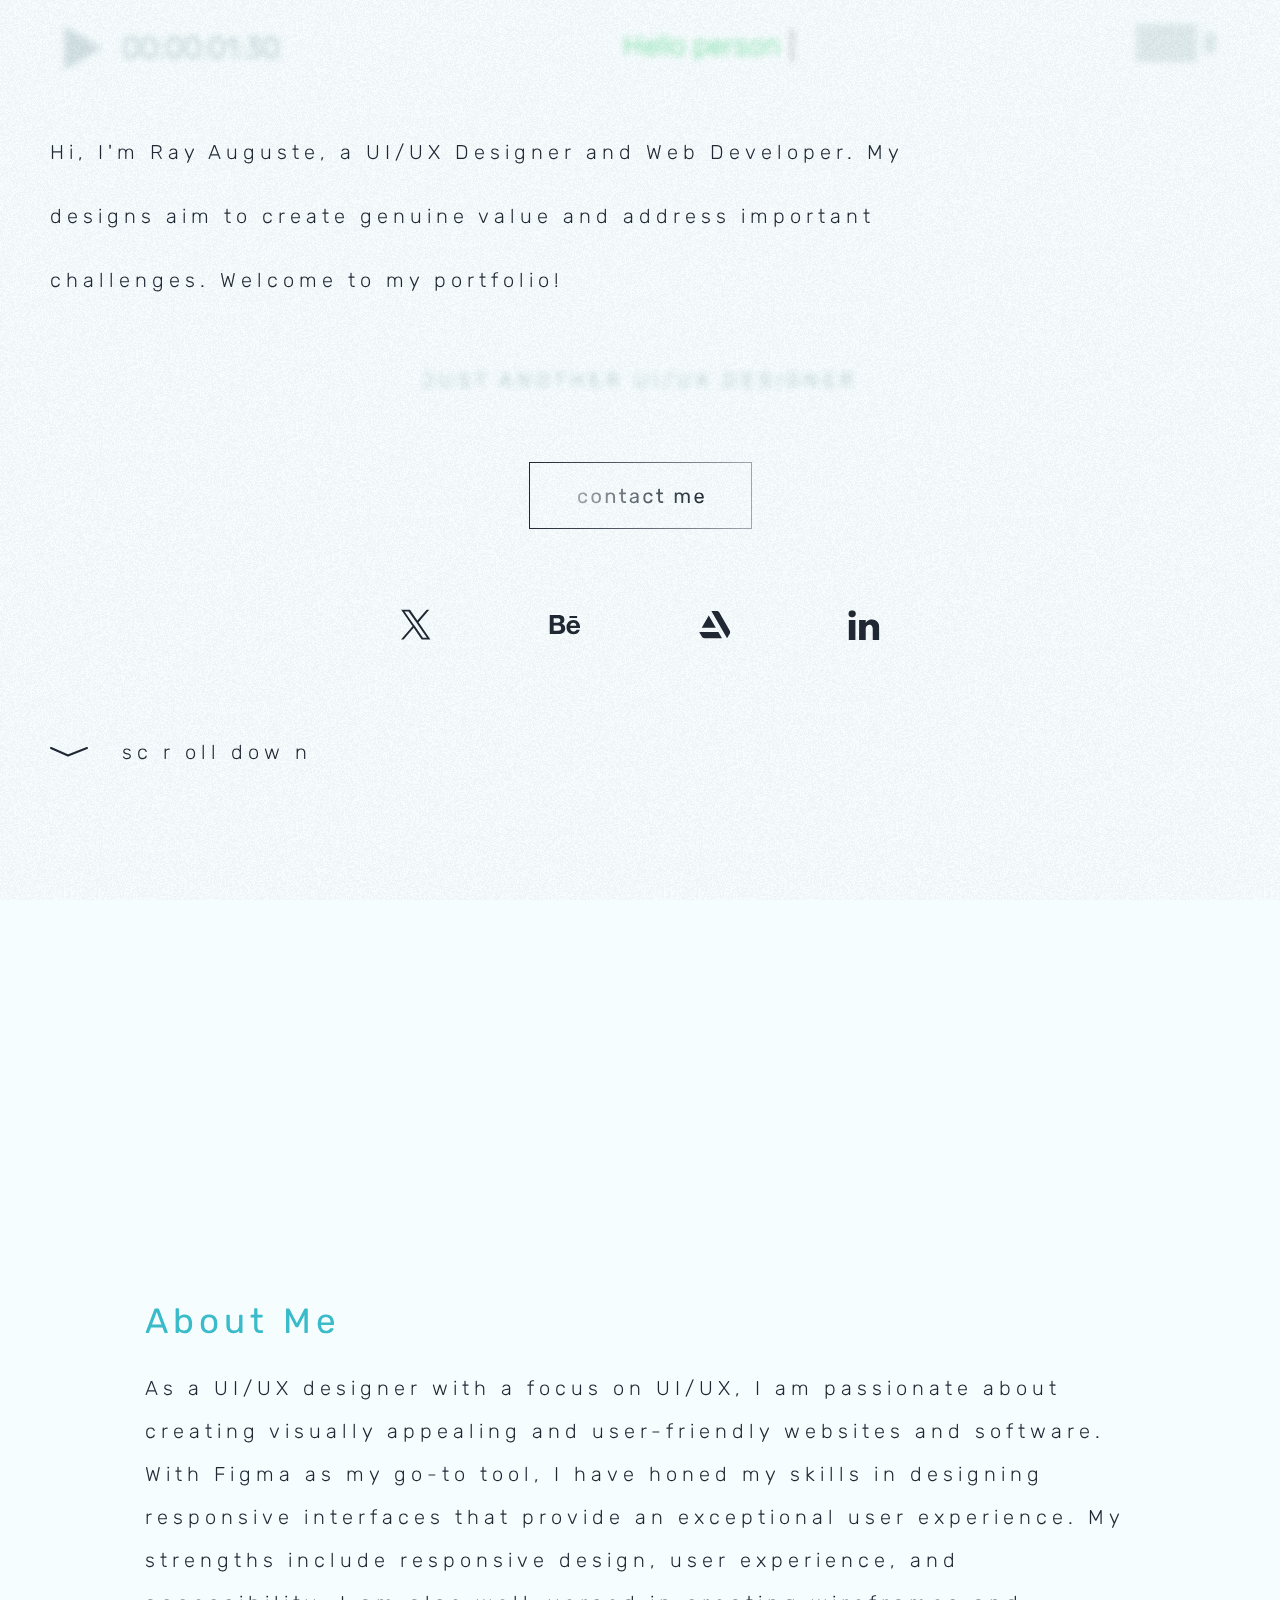
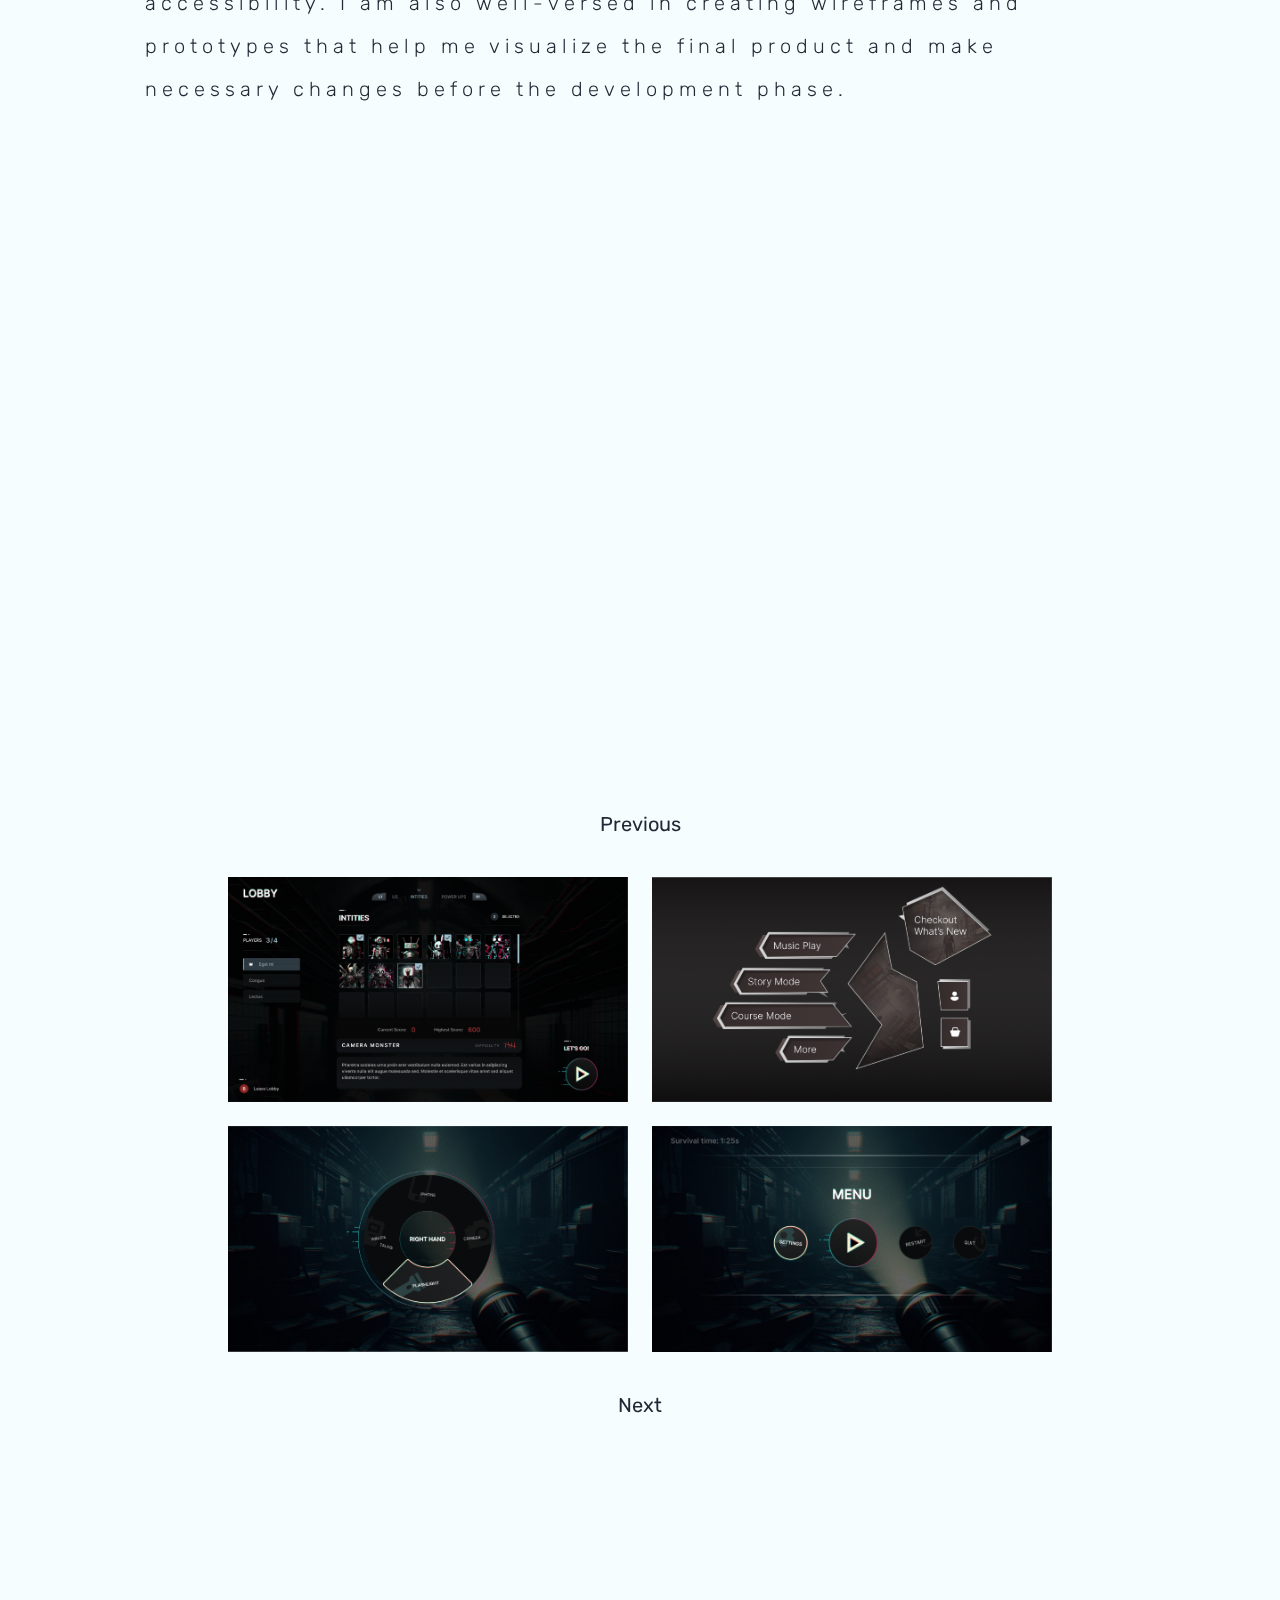
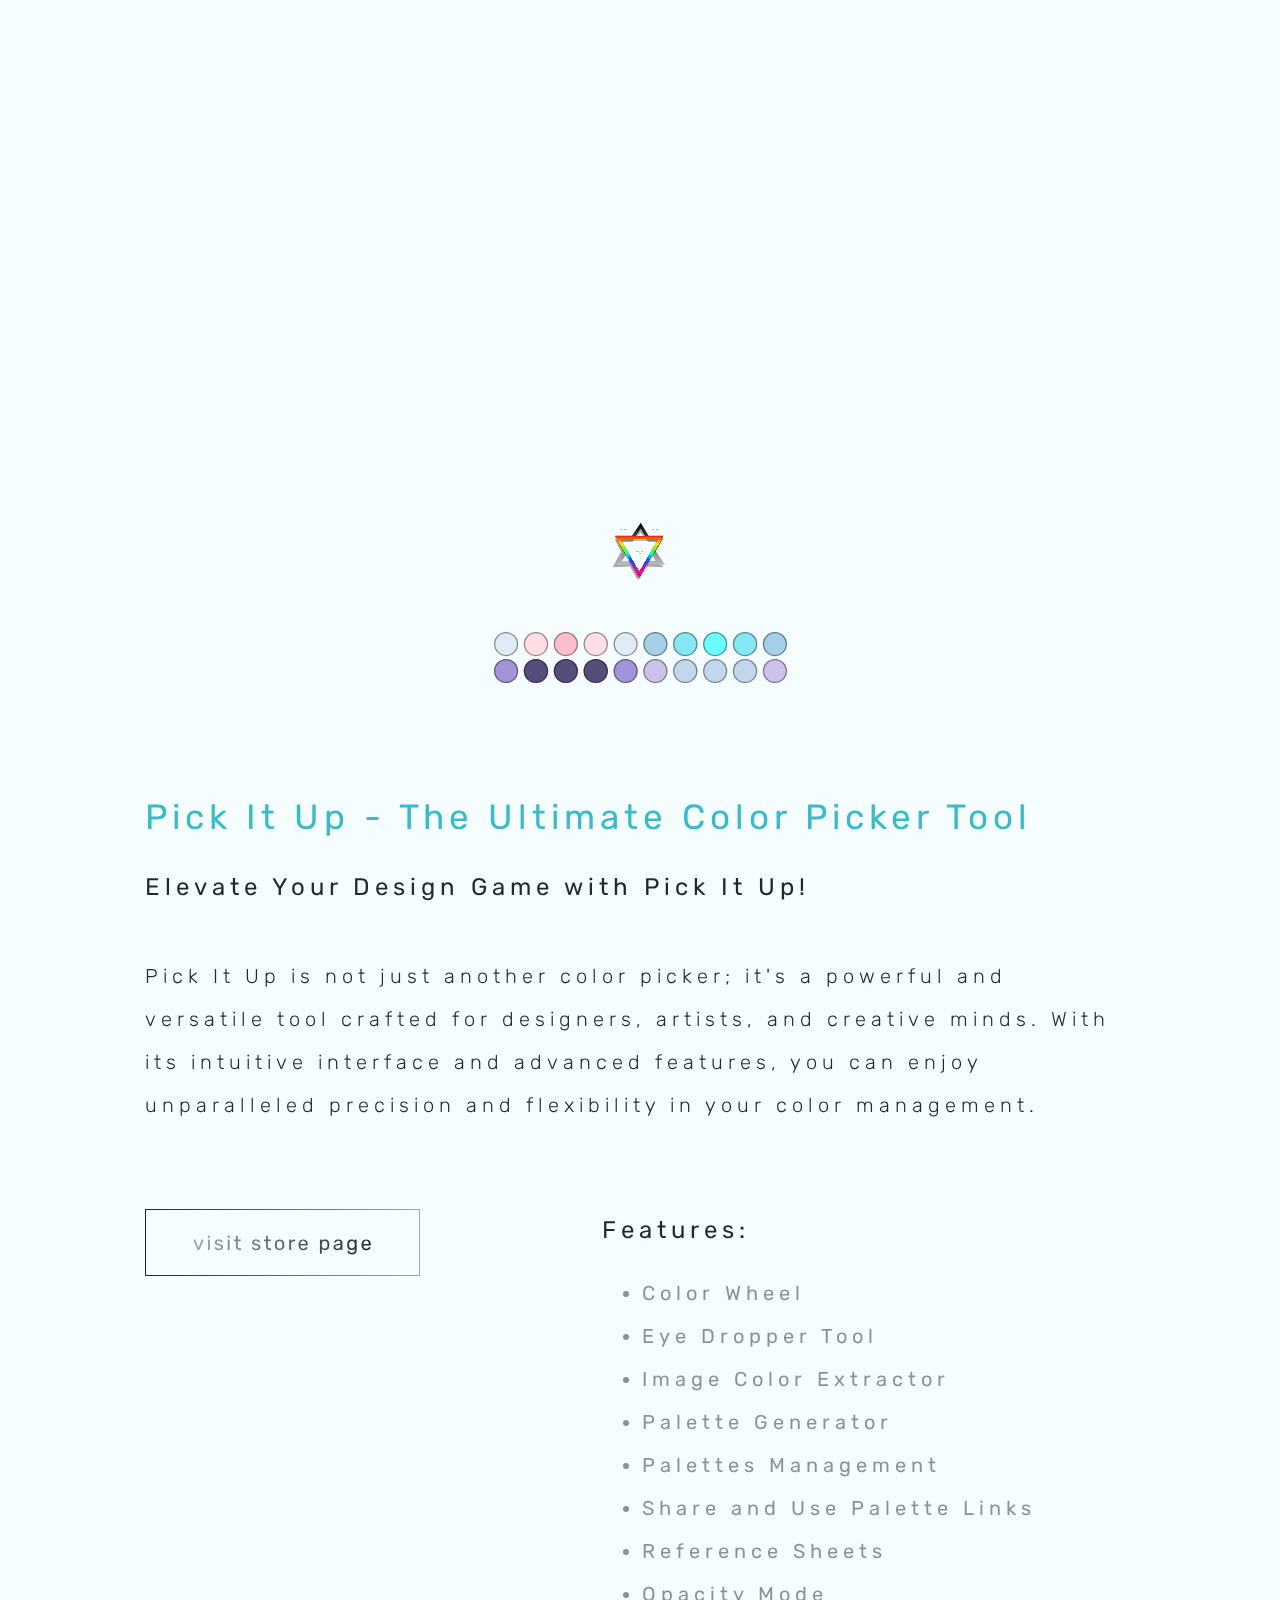
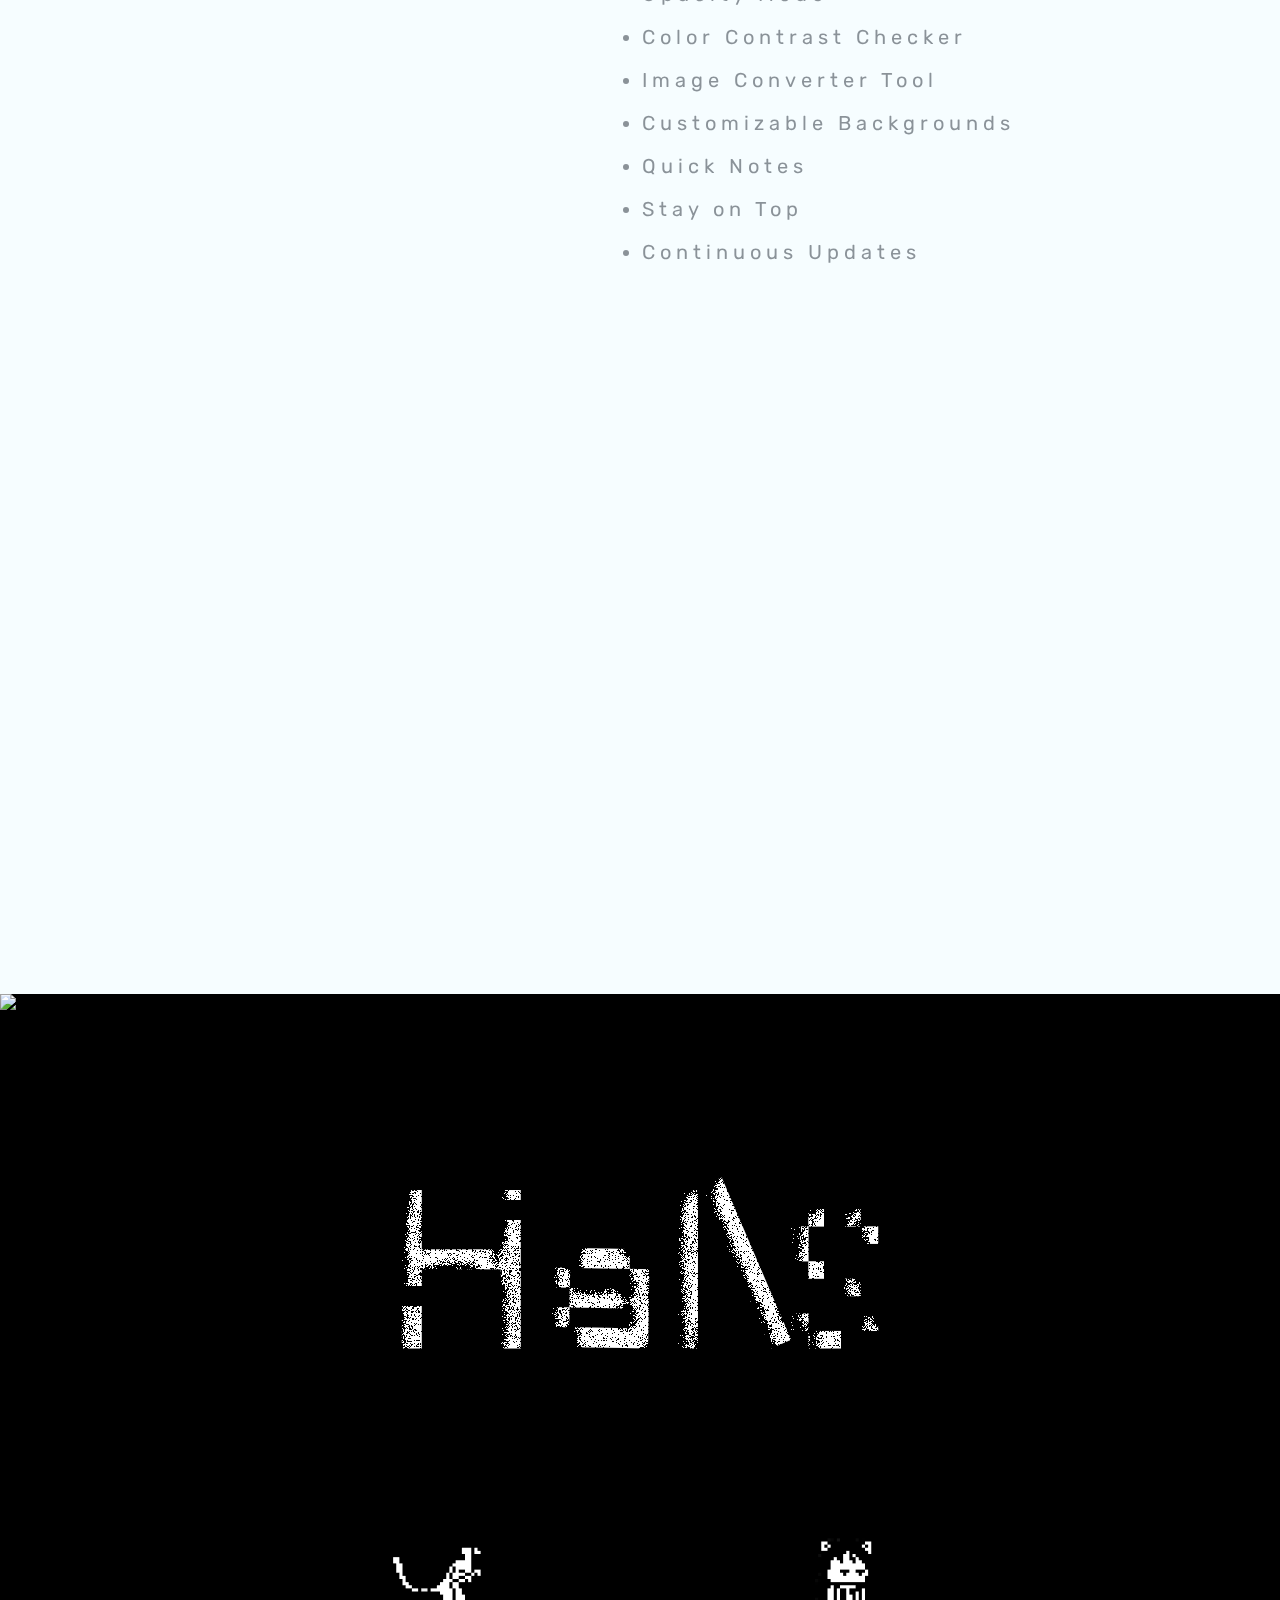
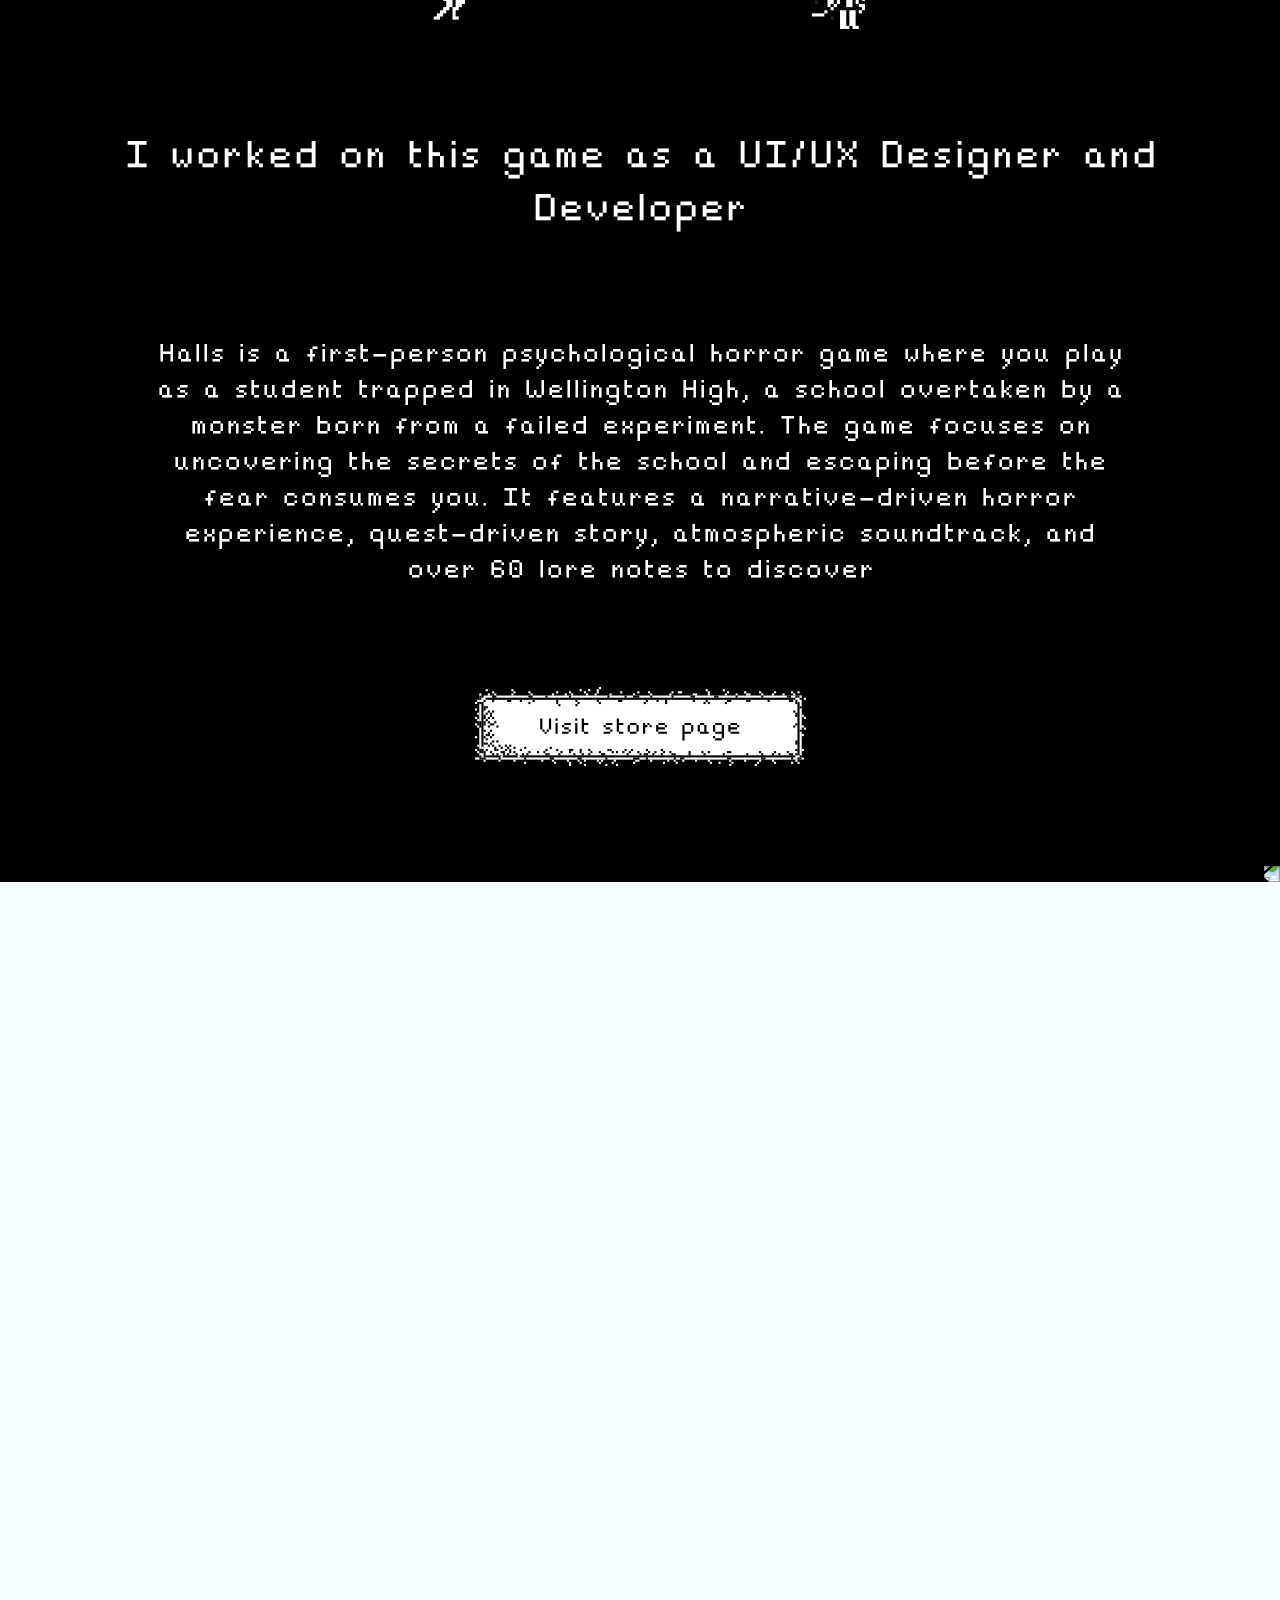
==== index.html @ 5b8b7817 "Add files via upload" ====
<!DOCTYPE html>
<html lang="en">
  <head>
    <meta charset="UTF-8" />
    <meta name="viewport" content="width=device-width, initial-scale=1.0" />
    <meta name="description" content="Ray Auguste's portfolio website" />
    <meta
      name="keywords"
      content="portfolio, ray auguste, ui design, web developer"
    />
    <meta name="robots" content="index, follow" />
    <meta property="og:title" content="Ray Auguste Portfolio" />
    <meta property="og:description" content="Ray Auguste's portfolio website" />
    <meta
      property="og:image"
      content="https://rayauguste.github.io/webthumbnail.png"
    />
    <meta property="og:url" content="https://rayauguste.github.io" />
    <meta property="og:type" content="website" />

    <title>Ray Auguste Portfolio</title>
    <meta name="twitter:card" content="summary_large_image" />
    <meta name="twitter:title" content="Ray Auguste Portfolio" />
    <meta
      name="twitter:description"
      content="Ray Auguste's portfolio website"
    />
    <meta
      name="twitter:image"
      content="https://rayauguste.github.io/webthumbnail.png"
    />
    <link rel="preconnect" href="https://fonts.gstatic.com" crossorigin />
    <link
      rel="stylesheet"
      href="https://fonts.googleapis.com/css2?family=Inter:wght@200;400;700&display=swap"
    />
    <link
      href="https://fonts.googleapis.com/css?family=Rubik:50,100,200,300,400,500,600,700"
      rel="stylesheet"
    />
    <link rel="stylesheet" href="style.css" />
    <script src="script.js"></script>
    <link rel="shortcut icon" href="RayLogo.ico" />
    <!-- Google tag (gtag.js) -->
    <script
      async
      src="https://www.googletagmanager.com/gtag/js?id=G-0NC5PQKTL5"
    ></script>
    <script>
      window.dataLayer = window.dataLayer || [];
      function gtag() {
        dataLayer.push(arguments);
      }
      gtag("js", new Date());

      gtag("config", "G-0NC5PQKTL5");
    </script>
  </head>
  <body>
    <div class="camera-effects-container">
      <div class="camera-effects breathing-effect">
        <div class="play-text-container">
          <img draggable="false" src="img/Icons/Play.svg" alt="" />
          <p class="play-time-text">00:00:00:07</p>
        </div>
        <div class="persons-text-container">
          <p class="persons-text"></p>
          <div class="persons-text-cursor-text"></div>
        </div>
        <div class="battery-container">
          <div class="battery-fill-container">
            <div class="battery-fill"></div>
          </div>
          <div class="battery-bar-tip"></div>
        </div>
        <p class="background-blur-text">JUST ANOTHER UI/UX DESIGNER</p>
      </div>
    </div>
    <div class="vhs-container"></div>
    <p class="background-blur-text-nothing breathing-effect-two"></p>
    <div class="blur-background"></div>

    <div class="introduction-text-container">
      <p class="introduction-text">
        Hi, I'm Ray Auguste, a UI/UX Designer and Web Developer. My designs aim
        to create genuine value and address important challenges. Welcome to my
        portfolio!
      </p>

      <div class="reach-me-container">
        <a
          href="mailto:raekwon322@gmail.com?subject=[Ray%20Auguste%20Portfolio]"
          class="contact-button"
        >
          <img
            draggable="false"
            src="img/Icons/contact_me_button.svg"
            alt="Contact Button"
          />
        </a>

        <div class="reach-me-buttons-container">
          <a
            href="https://twitter.com/Saotekin"
            target="_blank"
            class="reach-me-button"
          >
            <img
              draggable="false"
              src="img/Icons/devicon_twitter.svg"
              alt="Twitter Button"
            /> </a
          ><a
            href="https://www.behance.net/rayauguste"
            target="_blank"
            class="reach-me-button"
          >
            <img
              draggable="false"
              src="img/Icons/fa6-brands_behance.svg"
              alt="Behance Button"
            /> </a
          ><a
            href="https://www.artstation.com/ray_auguste"
            target="_blank"
            class="reach-me-button"
          >
            <img
              draggable="false"
              src="img/Icons/fa-brands_artstation.svg"
              alt="Art Station Button"
            /> </a
          ><a
            href="https://www.linkedin.com/in/ray-auguste-613684299/"
            target="_blank"
            class="reach-me-button"
            ><img
              draggable="false"
              src="img/Icons/fontisto_linkedin.svg"
              alt="Linkedin Button"
          /></a>
        </div>
      </div>
    </div>

    <div class="scroll-down-text-container">
      <img
        draggable="false"
        src="img/Icons/wide_arrow_down.svg"
        alt="down arrow"
      />
      <p>sc r oll dow n</p>
    </div>
    <div class="middle-section">
      <div class="about-me-section">
        <h1>About Me</h1>
        <p>
          As a UI/UX designer with a focus on UI/UX, I am passionate about
          creating visually appealing and user-friendly websites and software.
          With Figma as my go-to tool, I have honed my skills in designing
          responsive interfaces that provide an exceptional user experience. My
          strengths include responsive design, user experience, and
          accessibility. I am also well-versed in creating wireframes and
          prototypes that help me visualize the final product and make necessary
          changes before the development phase.
        </p>
      </div>
      <div class="design-list-container">
        <button class="prev-button design-button">Previous</button>
        <div class="designs-list"></div>
        <button class="next-button design-button">Next</button>
      </div>
      <div class="pick-it-up-section">
        <div class="pick-it-up-logo">
          <img
            class="img-one"
            draggable="false"
            src="img/Icons/pick_it_up_logo.svg"
            alt="pick it up logo"
          />
          <img
            class="img-two"
            draggable="false"
            src="img/Icons/pick_it_up_colors.svg"
            alt="pick it up logo colors"
          />
        </div>
        <div class="pick-it-up-about">
          <div class="pick-it-up-about-header">
            <h1>Pick It Up - The Ultimate Color Picker Tool</h1>
            <h4>Elevate Your Design Game with Pick It Up!</h4>
          </div>
          <p>
            Pick It Up is not just another color picker; it's a powerful and
            versatile tool crafted for designers, artists, and creative minds.
            With its intuitive interface and advanced features, you can enjoy
            unparalleled precision and flexibility in your color management.
          </p>
        </div>
        <div class="pick-it-up-details">
          <a
            href="https://saotekin.itch.io/pick-it-up"
            target="_blank"
            class="visit-store-button"
          >
            <img
              draggable="false"
              src="img/Icons/visit_store_page_button.svg"
              alt="Visit Store Button"
            />
          </a>
          <div class="pick-it-up-details-text">
            <h4>Features:</h4>
            <ul>
              <li>Color Wheel</li>
              <li>Eye Dropper Tool</li>
              <li>Image Color Extractor</li>
              <li>Palette Generator</li>
              <li>Palettes Management</li>
              <li>Share and Use Palette Links</li>
              <li>Reference Sheets</li>
              <li>Opacity Mode</li>
              <li>Color Contrast Checker</li>
              <li>Image Converter Tool</li>
              <li>Customizable Backgrounds</li>
              <li>Quick Notes</li>
              <li>Stay on Top</li>
              <li>Continuous Updates</li>
            </ul>
          </div>
        </div>
      </div>
      <div class="halls-section">
        <img
          draggable="false"
          class="halls-transition"
          src="img/Icons/halls_transition.svg"
          alt="halls transition"
        />
        <div class="halls-logo-section">
          <img
            draggable="false"
            src="img/Icons/halls_logo.svg"
            alt="Halls Logo"
          />
          <div class="halls-characters">
            <img
              draggable="false"
              id="warden"
              src="img/Warden/the_warden1.png"
              alt="Warden"
            />
            <img
              draggable="false"
              id="teacher"
              src="img/Teacher/teacheranim1.png"
              alt="Teacher"
            />
          </div>
        </div>
        <p class="halls-about-title">
          I worked on this game as a UI/UX Designer and Developer
        </p>
        <p class="halls-about">
          Halls is a first-person psychological horror game where you play as a
          student trapped in Wellington High, a school overtaken by a monster
          born from a failed experiment. The game focuses on uncovering the
          secrets of the school and escaping before the fear consumes you. It
          features a narrative-driven horror experience, quest-driven story,
          atmospheric soundtrack, and over 60 lore notes to discover
        </p>
        <a
          href="https://assassinsenpai.itch.io/halls"
          target="_blank"
          class="visit-game-store-button"
        >
          <img
            draggable="false"
            src="img/Icons/visit_game_store_page_button.svg"
            alt="Visit Game Store Button"
          />
        </a>
        <img
          draggable="false"
          class="halls-transition-two"
          src="img/Icons/halls_transition.svg"
          alt="halls transition"
        />
      </div>
    </div>
    <div class="overlay">
      <img
        class="enlarged-image"
        draggable="false"
        src=""
        alt="Enlarged Image"
      />
    </div>
    <div id="popupText" class="popup"></div>
    <div class="static"></div>
  </body>
</html>
---- style.css ----
@font-face {
  font-family: 'CustomFont';
  src: url('fonts/BetterPixels.ttf') format('truetype'); /* Path to your font */
  font-weight: normal;
  font-style: normal;
}

html {
    scroll-behavior: smooth;
  }

body {
    margin: 0; padding: 0;
    background-color: #F6FDFF;
    font-family: "Rubik", Arial, sans-serif;
    pointer-events: none;
    overflow-x: hidden;
    transition: background-color 0.2s; /* Smooth transition */
}

::selection {
  background-color: #A4C0C5; /* Highlight background color */
  color: #F6FDFF; /* Highlighted text color */
}


.play-time-text {
    font-size: 30px;
    color: #A4C0C5;
    text-align: center;
    font-weight: 50;
}

.camera-effects {
    width: 90%;
    height: 100%;
    pointer-events: none;
    justify-content: space-between;
    align-items: flex-start;
    display: flex;
    flex-direction: row;
}

.camera-effects-container {
    position: fixed;
    top: 0;
    left: 0;
    width: 100vw;
    height: 100%;
    display: flex;
    align-items: center;
    justify-content: center;
}

.blur-background {
    position: fixed;
    top: 0;
    left: 0;
    width: 100%;
    height: 100%;
    background-color: rgba(255, 255, 255, 0.1); /* Transparent white */
    backdrop-filter: blur(3px); /* Adjust blur level */
    pointer-events: none;
    z-index: 1;
}

.play-text-container {
    display: flex;
    flex-direction: row;
    align-items: center;
    justify-content: center;
    gap: 20px;
}

.static {
  position: fixed;
    top: 0;
    left: 0;
    width: 100%;
    height: 100%;
    background-image: url("img/Icons/animated-static-gif-10.gif");
    opacity: 0.03;
    pointer-events: none;
    z-index: 1;
}




:root {
  --breathing-duration-1: 8s; /* Duration for first effect */
  --breathing-duration-2: 10s; /* Duration for second effect */
  --breathing-duration-3: 12s; /* Duration for third effect */
}

.breathing-effect {
  animation: breathing var(--random-duration, 8s) infinite ease-in-out;
}

/* Apply different durations randomly */
.breathing-effect:nth-child(1) { 
  --random-duration: var(--breathing-duration-1); 
}
.breathing-effect:nth-child(2) { 
  --random-duration: var(--breathing-duration-2); 
}
.breathing-effect:nth-child(3) { 
  --random-duration: var(--breathing-duration-3); 
}
.breathing-effect:nth-child(4) { 
  --random-duration: var(--breathing-duration-1); 
}
.breathing-effect:nth-child(5) { 
  --random-duration: var(--breathing-duration-2); 
}
.breathing-effect:nth-child(6) { 
  --random-duration: var(--breathing-duration-3); 
}

@keyframes breathing {
  0% {
    transform: scale(1);
  }
  25% {
    transform: scale(1.03);
  }
  50% {
    transform: scale(1);
  }
  75% {
    transform: scale(1.02);
  }
  100% {
    transform: scale(1);
  }
}


  


.persons-text-container {
    display: flex;
    flex-direction: row;
    align-items: center;
    justify-content: center;
    gap: 10px;
    min-height: 90px;
}

.persons-text {
    font-size: 28px;
    color: #5CDB95;
    text-align: center;
    font-weight: 50;
}

.persons-text-cursor-text {
    animation: blink 1s infinite;
    height: 33px;
    width: 2px;
    background-color: #00000055;
}

.persons-text-cursor-text.white {
  background-color: white; /* Color when background is dark */
}

@keyframes blink {
    0% {
        opacity: 0;
    }
    50% {
        opacity: 1;
    }
    100% {
        opacity: 0;
    }
}


/* Media query for smaller screens */
@media (max-width: 768px) {  /* You can adjust 768px to your desired breakpoint */
  .persons-text-container {
    display: none;
  }
}



.battery-container {
    margin-top: 30px;
    width: 80px;
    height: 26px;
    display: flex;
    align-items: center;
    justify-content: space-between;
    display: flex;
    gap: 7px;
    flex-direction: row;
}

.battery-bar-tip {
    min-width: 12px;
    height: 20px;
    background-color: #A4C0C550;
    animation: progresscolor 20s infinite alternate-reverse;
}

.battery-fill-container {
    width: 100%;
    height: 100%;
    border: 6px solid #A4C0C550;
    display: flex;
    align-items: center;
    justify-content: flex-start;
    animation: progresscolortwo 20s infinite alternate-reverse;
}

.battery-fill {
    width: 100%;
    height: 100%;
    background-color: #A4C0C550;
    animation: progress 20s infinite alternate-reverse;
  }
  
  @keyframes progress {
    0% {
      background-color: #FF4C29;
      width: 0%;
    }
    30% {
      background-color: #A4C0C550;
    }
    100% {
      background-color: #A4C0C550;
      width: 100%;
    }
  }

  @keyframes progresscolor {
    0% {
      background-color: #FF4C29;
    }
    30% {
      background-color: #A4C0C550;
    }
    100% {
      background-color: #A4C0C550;
    }
  }

  @keyframes progresscolortwo {
    0% {
      border-color: #FF4C29;
    }
    30% {
      border-color: #A4C0C550;
    }
    100% {
      border-color: #A4C0C550;
    }
  }




  .background-blur-text {
    font-size: 20px;
    color: #A4C0C5;
    text-align: center;
    font-weight: 50;
    pointer-events: none;
    position: fixed;
    top: 40%;
    left: 50%;
    width: 100%;
    transform: translate(-50%, -50%);
    line-height: 64px;
    letter-spacing: 5px;
    
    /* Adding the jittery glitch effect */
    animation: jitter 5s infinite; /* Animation with short duration */
  }
  
  /* Keyframes for jittery glitch effect */
  @keyframes jitter {
    0% {
      transform: translate(-50%, -50%) translateX(0) translateY(0); /* Default */
    }
    20% {
      transform: translate(-50%, -50%) translateX(-2px) translateY(-1px); /* Slight left and up */
    }
    40% {
      transform: translate(-50%, -50%) translateX(3px) translateY(1px); /* Slight right and down */
    }
    60% {
      transform: translate(-50%, -50%) translateX(-1px) translateY(2px); /* Slight left and down */
    }
    80% {
      transform: translate(-50%, -50%) translateX(2px) translateY(-2px); /* Slight right and up */
    }
    100% {
      transform: translate(-50%, -50%) translateX(0) translateY(0); /* Back to default */
    }
  }


  .introduction-text-container {
    z-index: 2;
    top: 100px;
    pointer-events: all;
    position: absolute;
    width: 100%;
    flex-direction: column;
    gap: 130px;
    display: flex;
    align-items: flex-start;
    justify-content: center;
  }

  .reach-me-container {
    display: flex;
    gap: 80px;
    align-items: center;
    justify-content: center;
    flex-direction: column;
    width: 100%;
  }
  


.introduction-text {
  padding-left: 50px;
    font-size: 20px;
    color: #1F2833;
    font-weight: 50;
    pointer-events: all;
    width: 80%;
    max-width: 867px;
    line-height: 64px;
    letter-spacing: 5px; /* Adjust as needed */
}


.contact-button {
  pointer-events: all;
  width: 223px;
  height: 67px;
  outline: none;
  border: none;
  background: none;
  padding: 0px;
  margin: 0px;
  text-decoration: none;
}

.reach-me-buttons-container {
  display: flex;
  flex-direction: row;
  align-items: center;
  justify-content: space-between;
  width: 80%;
  max-width: 480px;
  pointer-events: all;
}

.reach-me-button {
  width: 32px;
  height: 32px;
  padding: 0px;
  margin: 0px;
  outline: none;
  border: none;
}

.reach-me-button img {
  width: 100%;
  height: 100%;
  transition: filter 0.3s ease;
}

/* Change color to #66FCF1 on hover */
.reach-me-button:hover img {
  filter: brightness(0) saturate(100%) invert(79%) sepia(27%) saturate(3074%) hue-rotate(145deg) brightness(96%) contrast(90%);
}




.scroll-down-text-container {
  z-index: 2;
  display: flex;
  flex-direction: row;
  gap: 34px;
  justify-content: center;
  align-items: center;
  position: absolute;
  left: 50px;
  top: 700px;
}

/* Media query for smaller screens */
@media (max-width: 968px) {  /* You can adjust 768px to your desired breakpoint */
  .scroll-down-text-container {
    display: none;
  }
}

.scroll-down-text-container p {
  font-size: 20px;
    color: #1F2833;
    font-weight: 50;
    pointer-events: none;
    line-height: 64px;
    letter-spacing: 5px; /* Adjust as needed */
}

.about-me-section {
  display: flex;
  flex-direction: column;
  gap: 24px;
  pointer-events: all;
  width: 90%;
  max-width: 990px;
}

.about-me-section p {
  font-size: 20px;
  color: #1F2833;
  font-weight: 50;
  pointer-events: all;
  line-height: 43px;
  letter-spacing: 5px; /* Adjust as needed */
  margin: 0px;
  padding: 0px;
  width: 100%;
}

.about-me-section h1 {
  font-size: 35px;
  color: #39BBC9;
  font-weight: 400;
  pointer-events: all;
  line-height: 43px;
  letter-spacing: 5px; /* Adjust as needed */
  margin: 0px;
  padding: 0px;
  width: 100%;
}

.background-blur-text-nothing {
  font-size: 28px;
  color: #FF4C29;
  text-align: center;
  font-weight: 50;
  pointer-events: none;
  position: absolute;
  top: 13000px;
  left: 50%;
  width: 100%;
  transform: translate(-50%, -50%);
  line-height: 64px;
  letter-spacing: 5px; /* Adjust as needed */
  padding-bottom: 80px;
  opacity: 1;
  transition: opacity 2s ease; /* Duration of the fade effect */
}

.middle-section {
  z-index: 2;
  display: flex;
  flex-direction: column;
  gap: 700px;
  pointer-events: all;
  justify-content: center;
  align-items: center;
  position: absolute;
  top: 1300px;
  left: 50%;
  transform: translateX(-50%);
  width: 100%;
  /* max-width: 990px; */
}




.breathing-effect-two {
  animation: breathingtwo var(--random-duration, 8s) infinite ease-in-out;
}

/* Apply different durations randomly */
.breathing-effect-two:nth-child(1) { 
  --random-duration: var(--breathing-duration-1); 
}
.breathing-effect-two:nth-child(2) { 
  --random-duration: var(--breathing-duration-2); 
}
.breathing-effect-two:nth-child(3) { 
  --random-duration: var(--breathing-duration-3); 
}
.breathing-effect-two:nth-child(4) { 
  --random-duration: var(--breathing-duration-1); 
}
.breathing-effect-two:nth-child(5) { 
  --random-duration: var(--breathing-duration-2); 
}
.breathing-effect-two:nth-child(6) { 
  --random-duration: var(--breathing-duration-3); 
}

@keyframes breathingtwo {
  0% {
    transform: scale(1) translate(-50%, -50%);
  }
  25% {
    transform: scale(1.03) translate(-50%, -50%);
  }
  50% {
    transform: scale(1) translate(-50%, -50%);
  }
  75% {
    transform: scale(1.02 translate(-50%, -50%));
  }
  100% {
    transform: scale(1) translate(-50%, -50%);
  }
}




  /* Scrollbar Styles for Minecraft Build Versions List */
  ::-webkit-scrollbar {
    /* Scrollbars of cuteness */
    width: 10px; /* Width of the scrollbar */
    height: 10px;
  }
  
  ::-webkit-scrollbar-track {
    /* Tracks that are kawaii */
    background: #00000000; /* Color of the track */
    border-radius: 10px; /* Roundness of the thumb */
  }
  
  ::-webkit-scrollbar-thumb {
    /* Thumbs of pure kawaii-ness */
    background: #1F2833; /* Color of the scrollbar thumb */
    border-radius: 10px; /* Roundness of the thumb */
  }
  
  ::-webkit-scrollbar-thumb:hover {
    /* Thumbs that get even cuter on hover */
    background: #A4C0C5; /* Color of the scrollbar thumb on hover */
  }

  .design-list-container {
    display: flex;
    flex-direction: column;
    gap: 40px;
    justify-content: center;
    align-items: center;
  }


.designs-list {
  display: flex;
  flex-wrap: wrap;
  gap: 24px;
  pointer-events: all;
  width: 90%;
  max-width: 990px;
  align-items: center;
  justify-content: center;
  align-content: center;
}

.design-item {
  width: 400px;
  height: auto;
  cursor: zoom-in; /* Change cursor to indicate dragging */
  pointer-events: all;
}

/* Media query for smaller screens */
@media (max-width: 468px) {  /* You can adjust 768px to your desired breakpoint */
  .design-item {
    width: 140px;
  }
}


.pick-it-up-section {
  display: flex;
  flex-direction: column;
  gap: 112px;
  pointer-events: all;
  width: 90%;
  max-width: 990px;
}

.pick-it-up-logo {
  display: flex;
  flex-direction: column;
  gap: 50px;
  justify-content: center;
  align-items: center;
}

.pick-it-up-logo .img-one {
  width: 64px;
  height: auto;
}

.pick-it-up-logo .img-two {
  width: 293px;
  height: auto;
}

.pick-it-up-about {
  width: 100%;
  display: flex;
  flex-direction: column;
  gap: 46px;
}

.pick-it-up-about-header {
  display: flex;
  flex-direction: column;
  gap: 27px;
}

.pick-it-up-about p {
  font-size: 20px;
  color: #1F2833;
  font-weight: 50;
  pointer-events: all;
  line-height: 43px;
  letter-spacing: 5px; /* Adjust as needed */
  margin: 0px;
  padding: 0px;
  width: 100%;
}

.pick-it-up-about-header h1 {
  font-size: 35px;
  color: #39BBC9;
  font-weight: 400;
  pointer-events: all;
  line-height: 43px;
  letter-spacing: 5px; /* Adjust as needed */
  margin: 0px;
  padding: 0px;
  width: 100%;
}

.pick-it-up-about-header h4 {
  font-size: 24px;
  color: #1F2833;
  font-weight: 400;
  pointer-events: all;
  line-height: 43px;
  letter-spacing: 5px; /* Adjust as needed */
  margin: 0px;
  padding: 0px;
  width: 100%;
}

.pick-it-up-details {
  width: 100%;
  display: flex;
  flex-direction: row;
  justify-content: space-between;
  width: 90%;
  gap: 40px;
  margin-top: -30px;
}

/* Media query for smaller screens */
@media (max-width: 768px) {  /* You can adjust 768px to your desired breakpoint */
  .pick-it-up-details {
    flex-direction: column; /* Change to column when screen is small */
    gap: 40px;
  }
}

.visit-store-button {
  pointer-events: all;
  width: 275px;
  height: 67px;
  outline: none;
  border: none;
  background: none;
  padding: 0px;
  margin: 0px;
  text-decoration: none;
}

.pick-it-up-details-text {
  display: flex;
  flex-direction: column;
}

.pick-it-up-details-text h4 {
  font-size: 24px;
  color: #1F2833;
  font-weight: 400;
  pointer-events: all;
  line-height: 43px;
  letter-spacing: 5px; /* Adjust as needed */
  margin: 0px;
  padding: 0px;
  width: 100%;
}

.pick-it-up-details-text ul {
  font-size: 20px;
  color: #1F2833;
  font-weight: 400;
  pointer-events: all;
  line-height: 43px;
  letter-spacing: 5px; /* Adjust as needed */
  width: 100%;
}

.pick-it-up-details-text li {
  opacity: 0.5; /* Start with opacity 0 */
  animation: waveOpacity 3s ease-in-out infinite; /* Animation settings */
}

/* Define the wave opacity animation */
@keyframes waveOpacity {
  0%, 100% { opacity: 0.5; }
  50% { opacity: 1; }
}


/* Use nth-child to apply animation delay */
/* Use nth-child to apply animation delay with 2 seconds apart */
.pick-it-up-details-text li:nth-child(1) { animation-delay: 0s; }
.pick-it-up-details-text li:nth-child(2) { animation-delay: 1.5s; }
.pick-it-up-details-text li:nth-child(3) { animation-delay: 3s; }
.pick-it-up-details-text li:nth-child(4) { animation-delay: 4.5s; }
.pick-it-up-details-text li:nth-child(5) { animation-delay: 6s; }
.pick-it-up-details-text li:nth-child(6) { animation-delay: 7.5s; }
.pick-it-up-details-text li:nth-child(7) { animation-delay: 9s; }
.pick-it-up-details-text li:nth-child(8) { animation-delay: 10.5s; }
.pick-it-up-details-text li:nth-child(9) { animation-delay: 12s; }
.pick-it-up-details-text li:nth-child(10) { animation-delay: 13.5s; }
.pick-it-up-details-text li:nth-child(11) { animation-delay: 15s; }
.pick-it-up-details-text li:nth-child(12) { animation-delay: 16.5s; }
.pick-it-up-details-text li:nth-child(13) { animation-delay: 18s; }
.pick-it-up-details-text li:nth-child(14) { animation-delay: 19.5s; }



.overlay {
  position: fixed;
  top: 0;
  left: 0;
  width: 100%;
  height: 100%;
  background-color: rgba(0, 0, 0, 0.7);
  display: none;
  justify-content: center;
  align-items: center;
  z-index: 1000; /* Ensure it appears on top of other content */
  pointer-events: all;
  transition: opacity 0.5s ease;
  opacity: 0;
}

.enlarged-image {
  max-width: 90%;
  max-height: 90%;
  transition: transform 0.5s ease;
}



.popup {
  position: absolute;
  padding: 10px;
  background-color: #F6FDFF30;
  color: #1F2833;
  font-size: 24px;
  font-weight: 200;
  pointer-events: all;
  line-height: 43px;
  letter-spacing: 5px; /* Adjust as needed */
  border-radius: 50px 50px 50px 0px;
  opacity: 0;
  transition: opacity 0.5s ease;
  pointer-events: none; /* Prevent interaction with the popup */
  z-index: 0;
  backdrop-filter: blur(3px); /* Adjust blur level */
  
  /* Create blurred/faded edges */
  box-shadow: 0 0 15px 15px rgba(246, 253, 255, 0.2); /* Adjust blur radius and color */
}

.popup.dark-mode {
  background-color: #1F283330;
  color: #F6FDFF;
  
  /* Dark blurred/faded edges for dark mode */
  box-shadow: 0 0 15px 15px rgba(11, 12, 16, 0.3); /* Dark blur effect */
}




.vhs-container {
  position: fixed; /* Fixed position for scrolling effect */
  top: 0;
  left: 0;
  width: 100%; /* Full width */
  height: 100%; /* Full height */
  overflow: hidden;
}

.glitch-line {
  position: absolute;
  background-color: rgba(255, 255, 255, 0.1); /* Glitch line color */
  width: 100%; /* Full width */
  height: 10px; /* Default height */
  left: 50%; /* Center the line on the screen */
  animation: glitch 3s infinite; /* Animation for glitch effect */
  transform: translateX(-50%); /* Centering */
}

/* Keyframes for glitch effect */
@keyframes glitch {
  0% {
    top: -10%; /* Start just above the viewport */
    opacity: 0.3;
  }
  25% {
    opacity: 0.5; /* Fade in */
  }
  50% {
    opacity: 1; /* Fully visible */
  }
  75% {
    opacity: 0.5; /* Fade out */
  }
  100% {
    top: 110%; /* Move just below the viewport */
    opacity: 0.3; /* Fade out */
  }
}



.design-button {
  display: flex;
  align-items: center;
  justify-content: center;
  font-family: "Rubik", Arial, sans-serif;
  border: none;
  outline: none;
  font-size: 20px;
  color: #1F2833;
  cursor: pointer;
  background-color: #00000000;
}



.halls-section {
  width: 100%;
  display: flex;
  flex-direction: column;
  justify-content: center;
  align-items: center;
  gap: 100px;
  align-content: flex-end;
  background-color: black;
  font-family: 'CustomFont', sans-serif;
}

.halls-logo-section {
  display: flex;
  align-items: center;
  justify-content: center;
  flex-direction: column;
  gap: 100px;
  width: 100%;
}

.halls-characters {
  display: flex;
  flex-direction: row;
  width: 90%;
  max-width: 500px;
  justify-content: space-between;
}

.halls-about-title {
  font-size: 60px;
  color: #ffffff;
  font-weight: 100;
  pointer-events: all;
  margin: 0px;
  padding: 0px;
  width: 100%;
  max-width: 1190px;
  text-align: center;
}

.halls-about {
  font-size: 40px;
  color: #ffffff;
  font-weight: 100;
  pointer-events: all;
  margin: 0px;
  padding: 0px;
  width: 100%;
  max-width: 990px;
  text-align: center;
}

.halls-about-title::selection {
  background-color: #ffffff; /* Highlight background color */
  color: #000000; /* Highlighted text color */
}

.halls-about::selection {
  background-color: #ffffff; /* Highlight background color */
  color: #000000; /* Highlighted text color */
}


.visit-game-store-button {
  pointer-events: all;
  width: 331px;
  height: 79.01px;
  outline: none;
  border: none;
  background: none;
  padding: 0px;
  margin: 0px;
  text-decoration: none;
}


.halls-section img::selection {
  background-color: #ffffff; /* Highlight background color */
  color: #000000; /* Highlighted text color */
}

.halls-transition {
  width: 100%;
  height: auto;
}

.halls-transition-two {
  width: 100%;
  height: auto;
  transform: scale(-1);
}
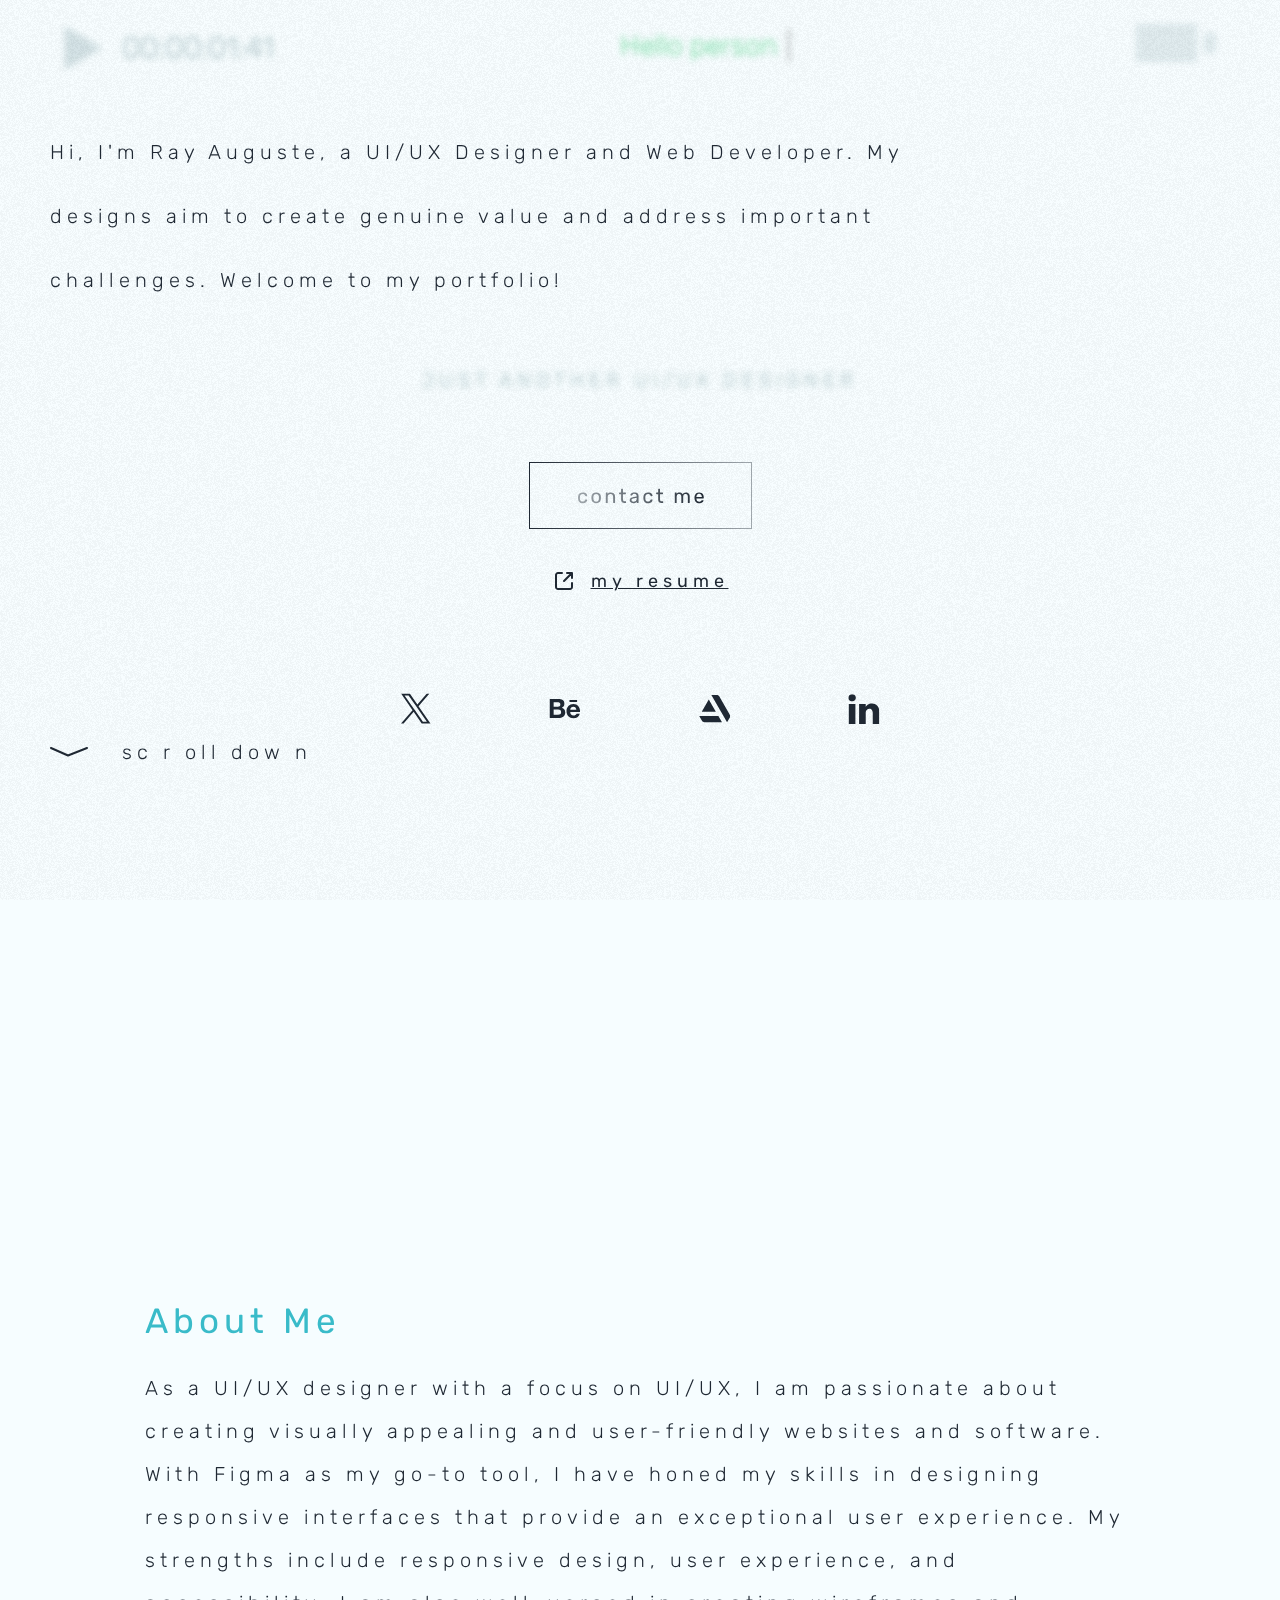
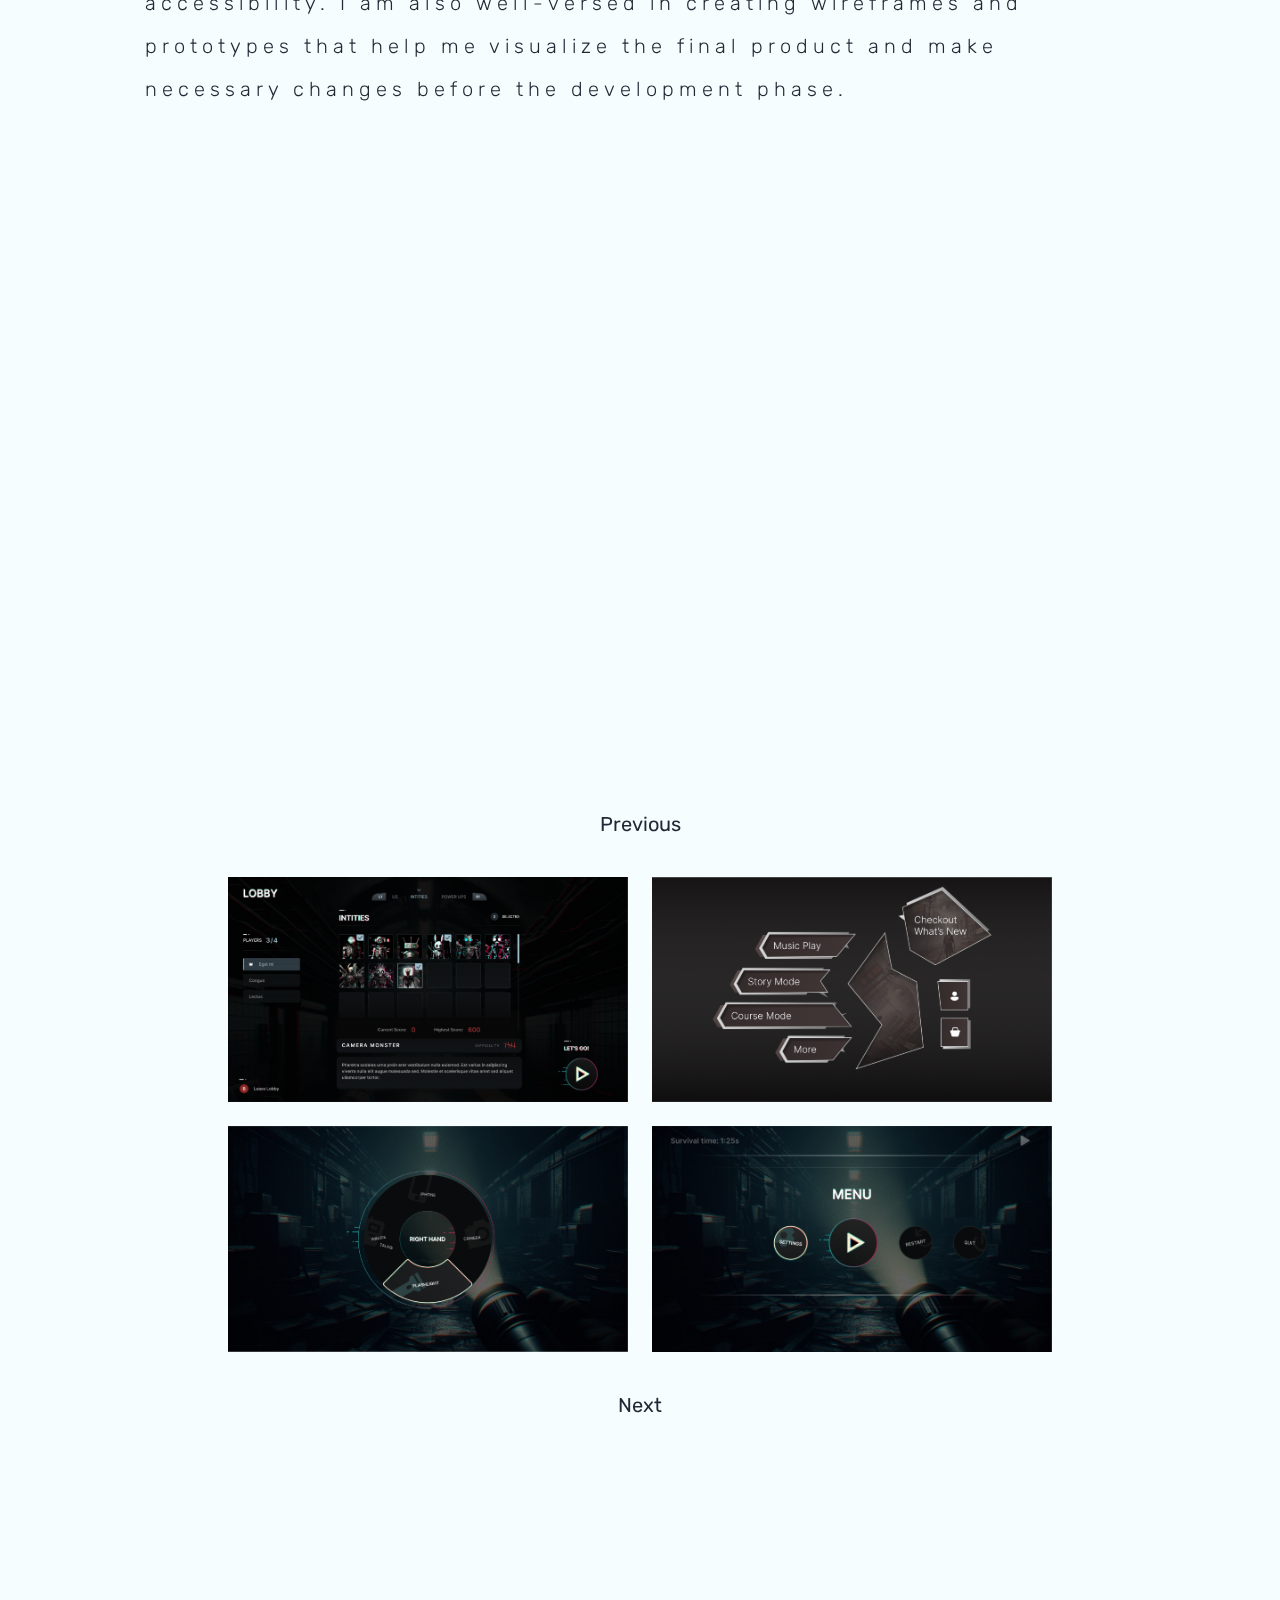
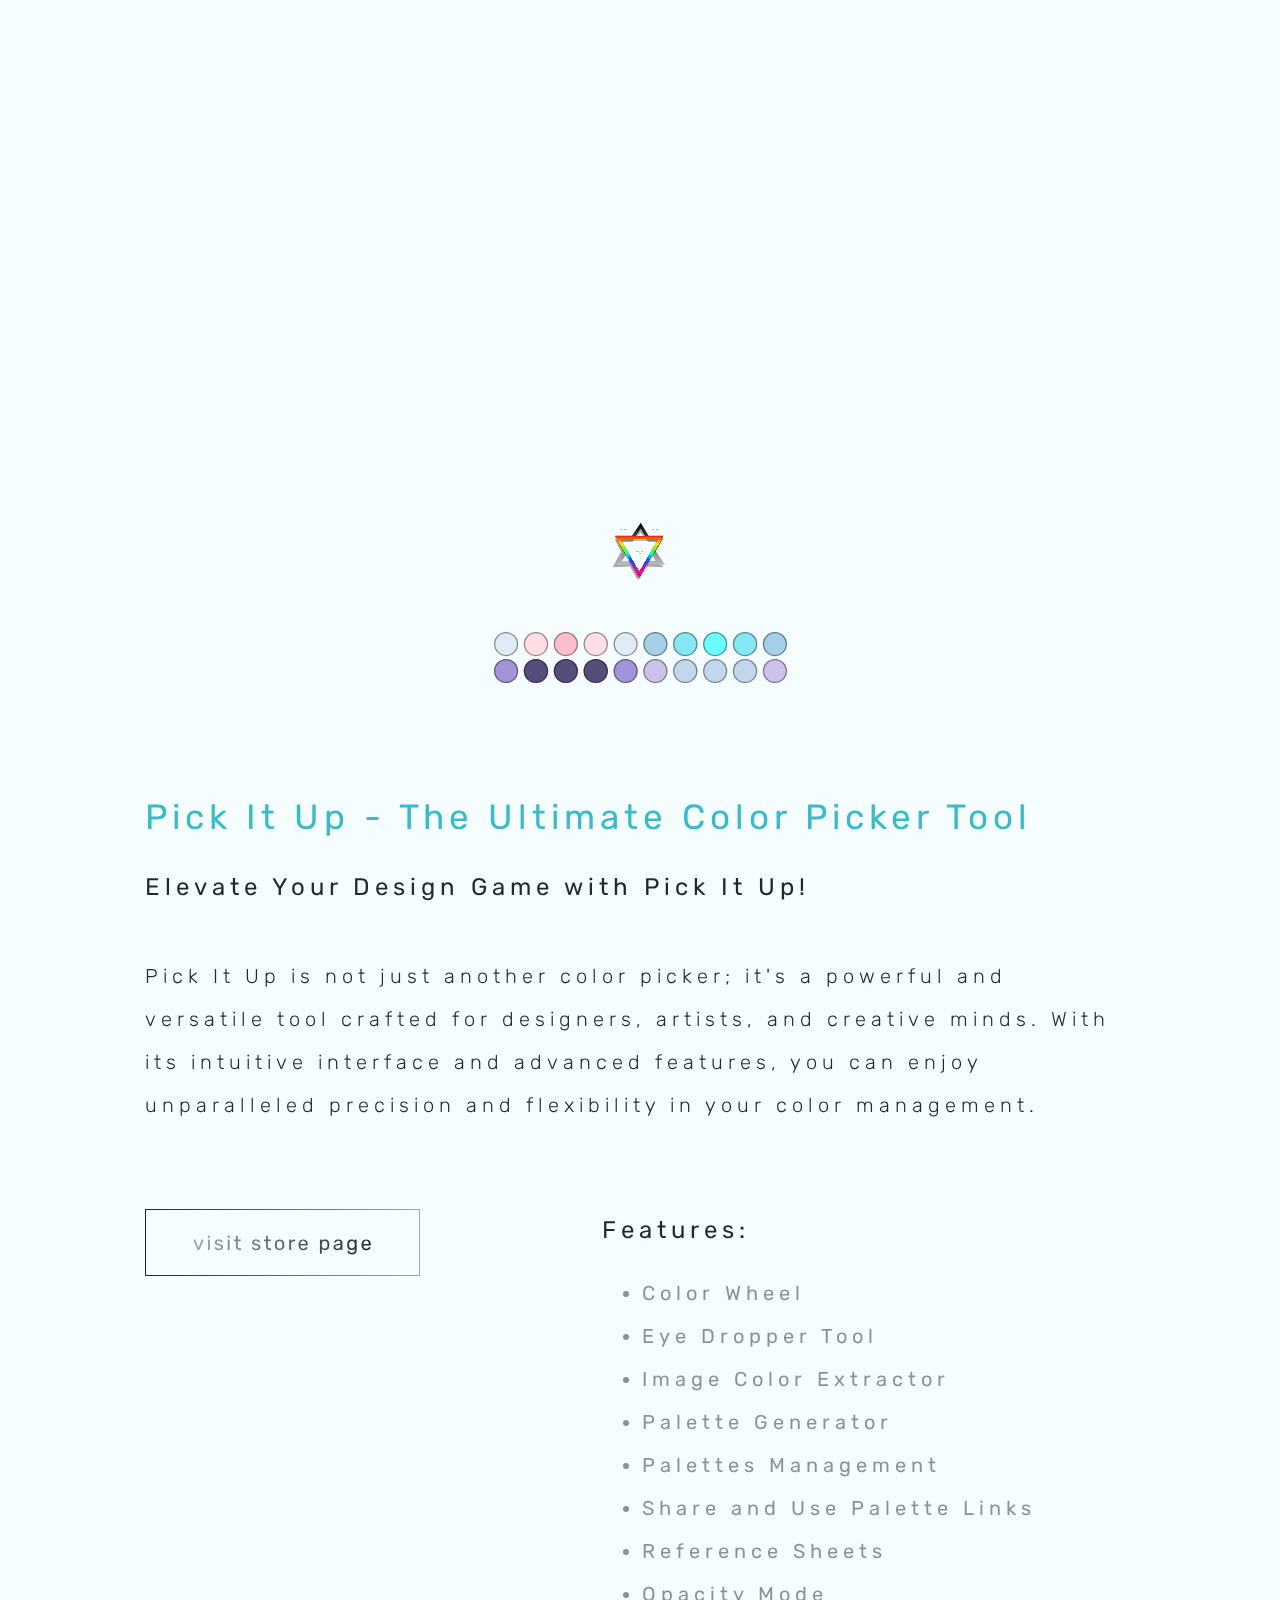
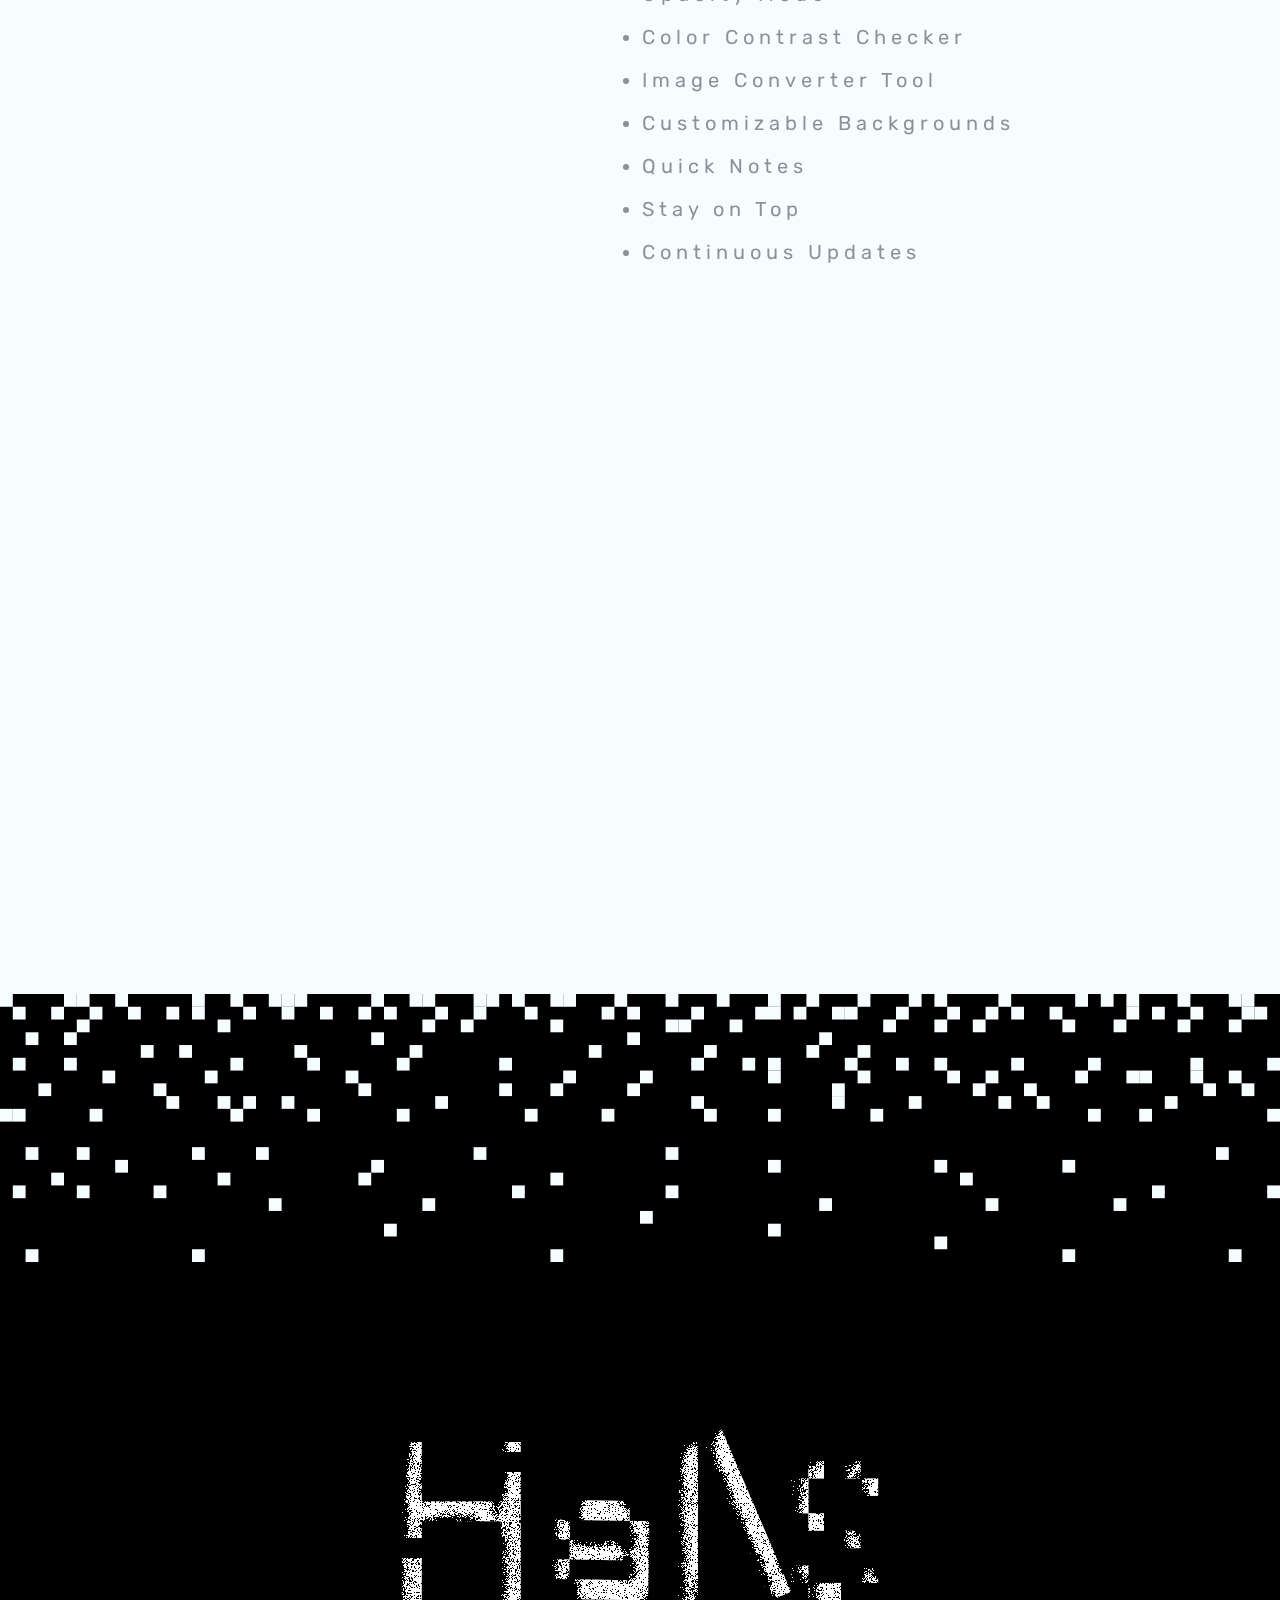
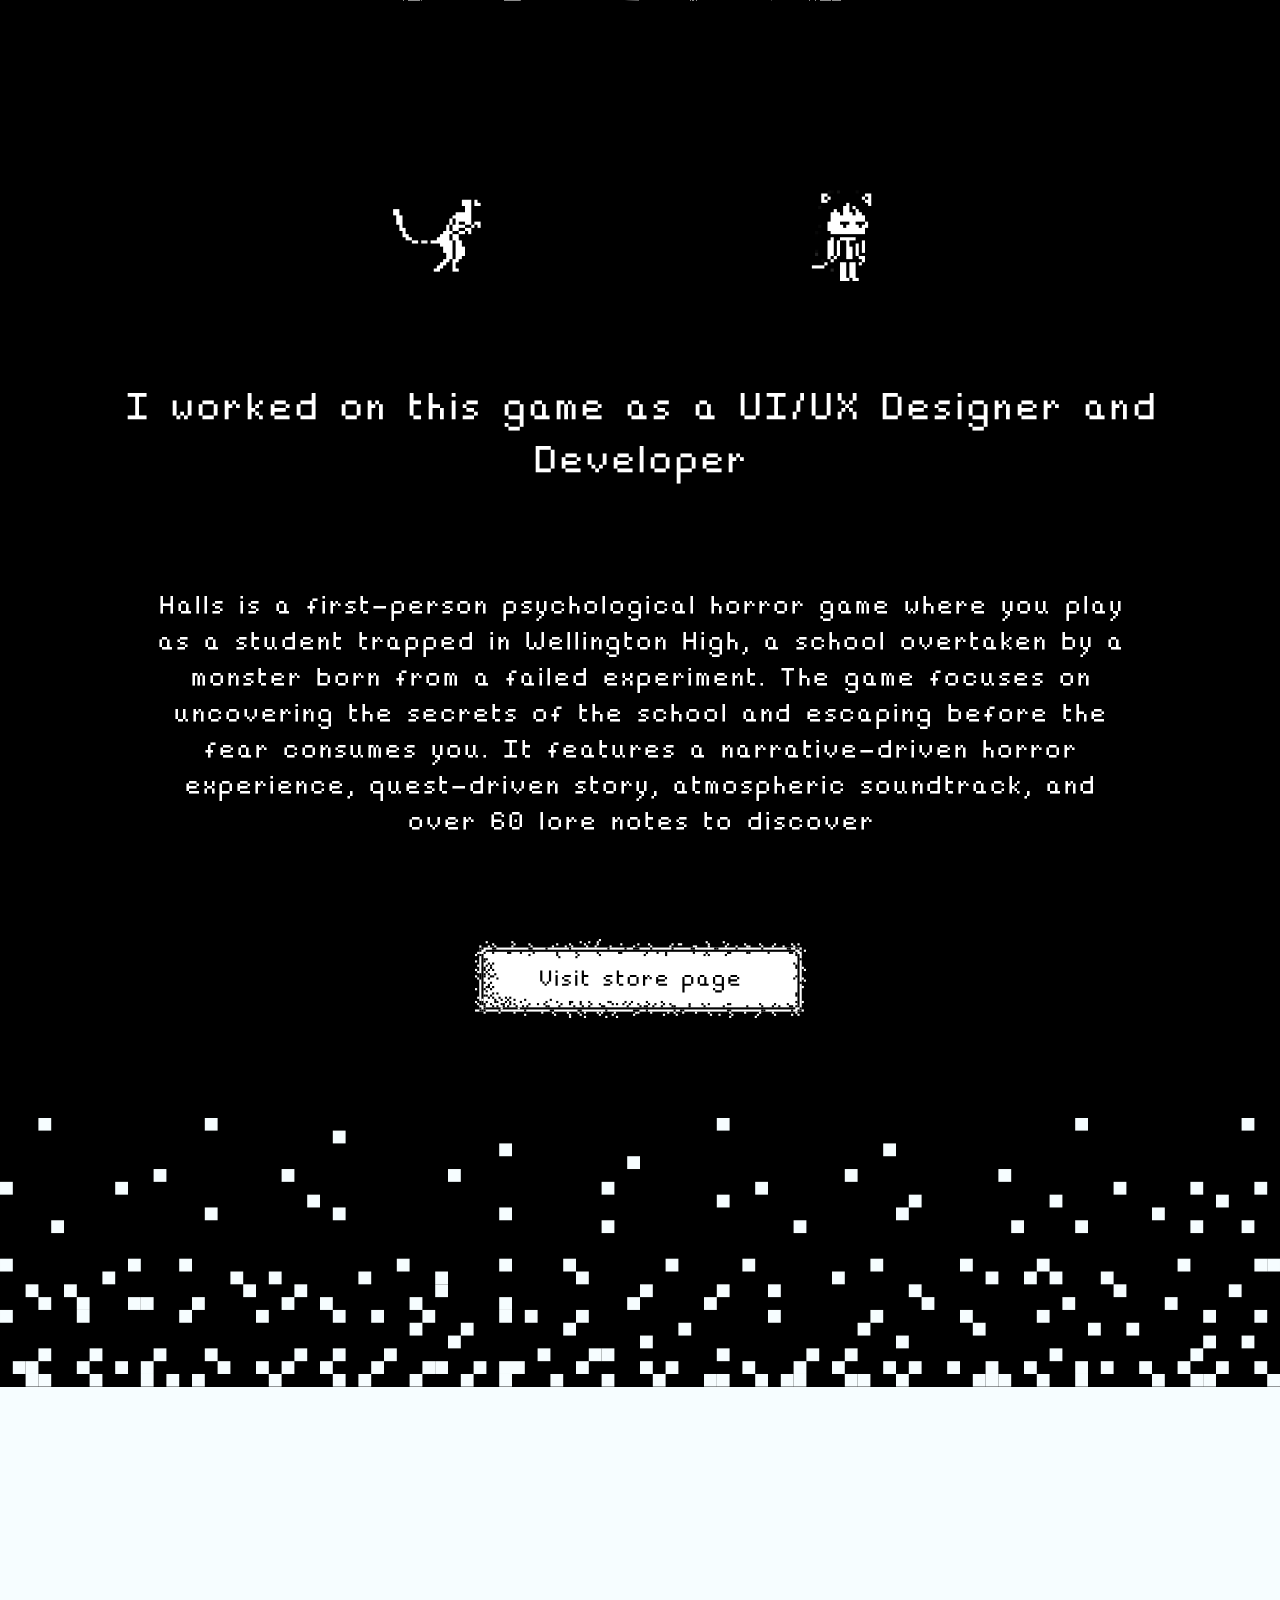
==== commit 109aa25e: "Add files via upload" ====
--- a/index.html
+++ b/index.html
@@ -40,7 +40,7 @@
     />
     <link rel="stylesheet" href="style.css" />
     <script src="script.js"></script>
-    <link rel="shortcut icon" href="RayLogo.ico" />
+    <link rel="shortcut icon" href="NewRayLogo.ico" />
     <!-- Google tag (gtag.js) -->
     <script
       async
@@ -97,6 +97,15 @@
             src="img/Icons/contact_me_button.svg"
             alt="Contact Button"
           />
+        </a>
+
+        <a
+          class="my-resume-link"
+          href="cv/RayAuguste_resume.pdf"
+          target="_blank"
+        >
+          <img src="img/Icons/majesticons_open-line.svg" alt="" />
+          my resume
         </a>
 
         <div class="reach-me-buttons-container">
--- a/style.css
+++ b/style.css
@@ -959,4 +959,20 @@
   width: 100%;
   height: auto;
   transform: scale(-1);
+}
+
+.my-resume-link {
+  font-size: 18px;
+  color: #1F2833;
+  text-decoration: underline;
+  cursor: pointer;
+  font-family: "Rubik", Arial, sans-serif;
+  line-height: 64px;
+  letter-spacing: 5px;
+  display: flex;
+  flex-direction: row;
+  justify-content: center;
+  align-items: center;
+  gap: 15px;
+  margin-top: -60px;
 }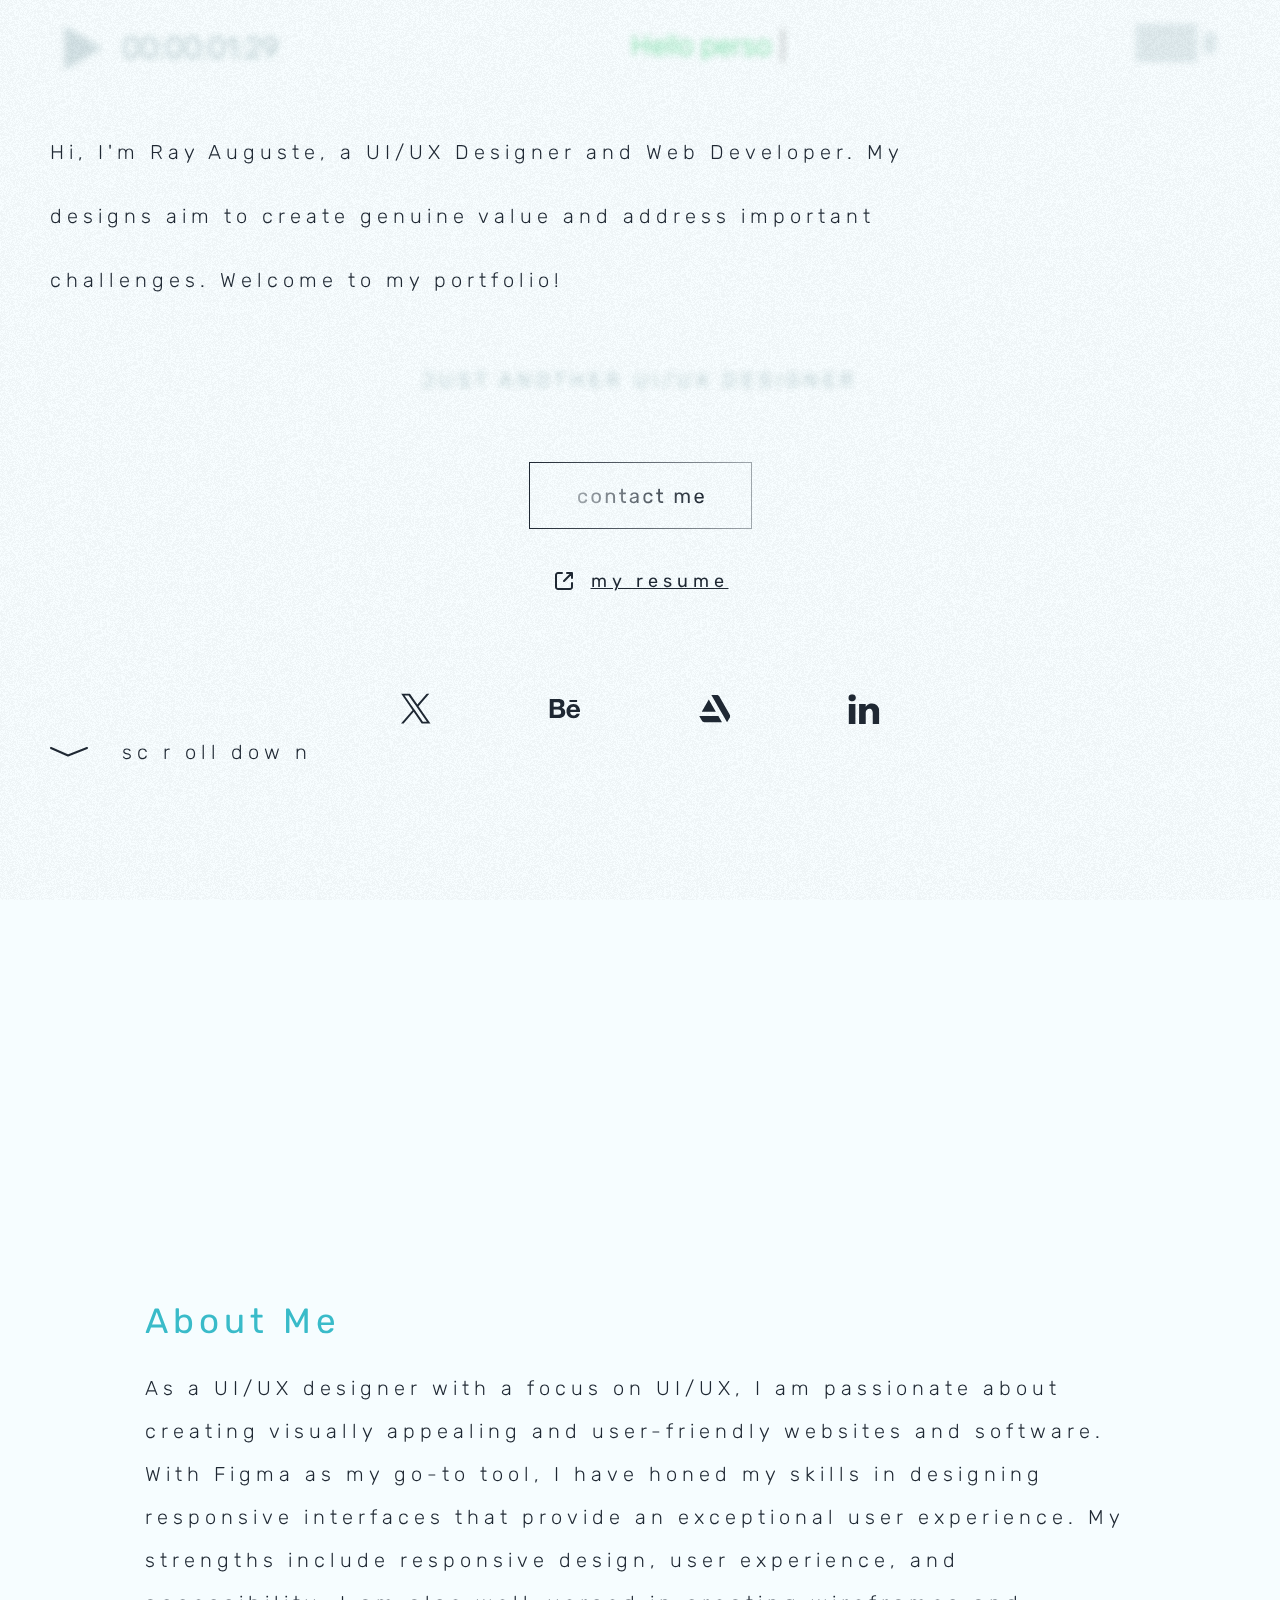
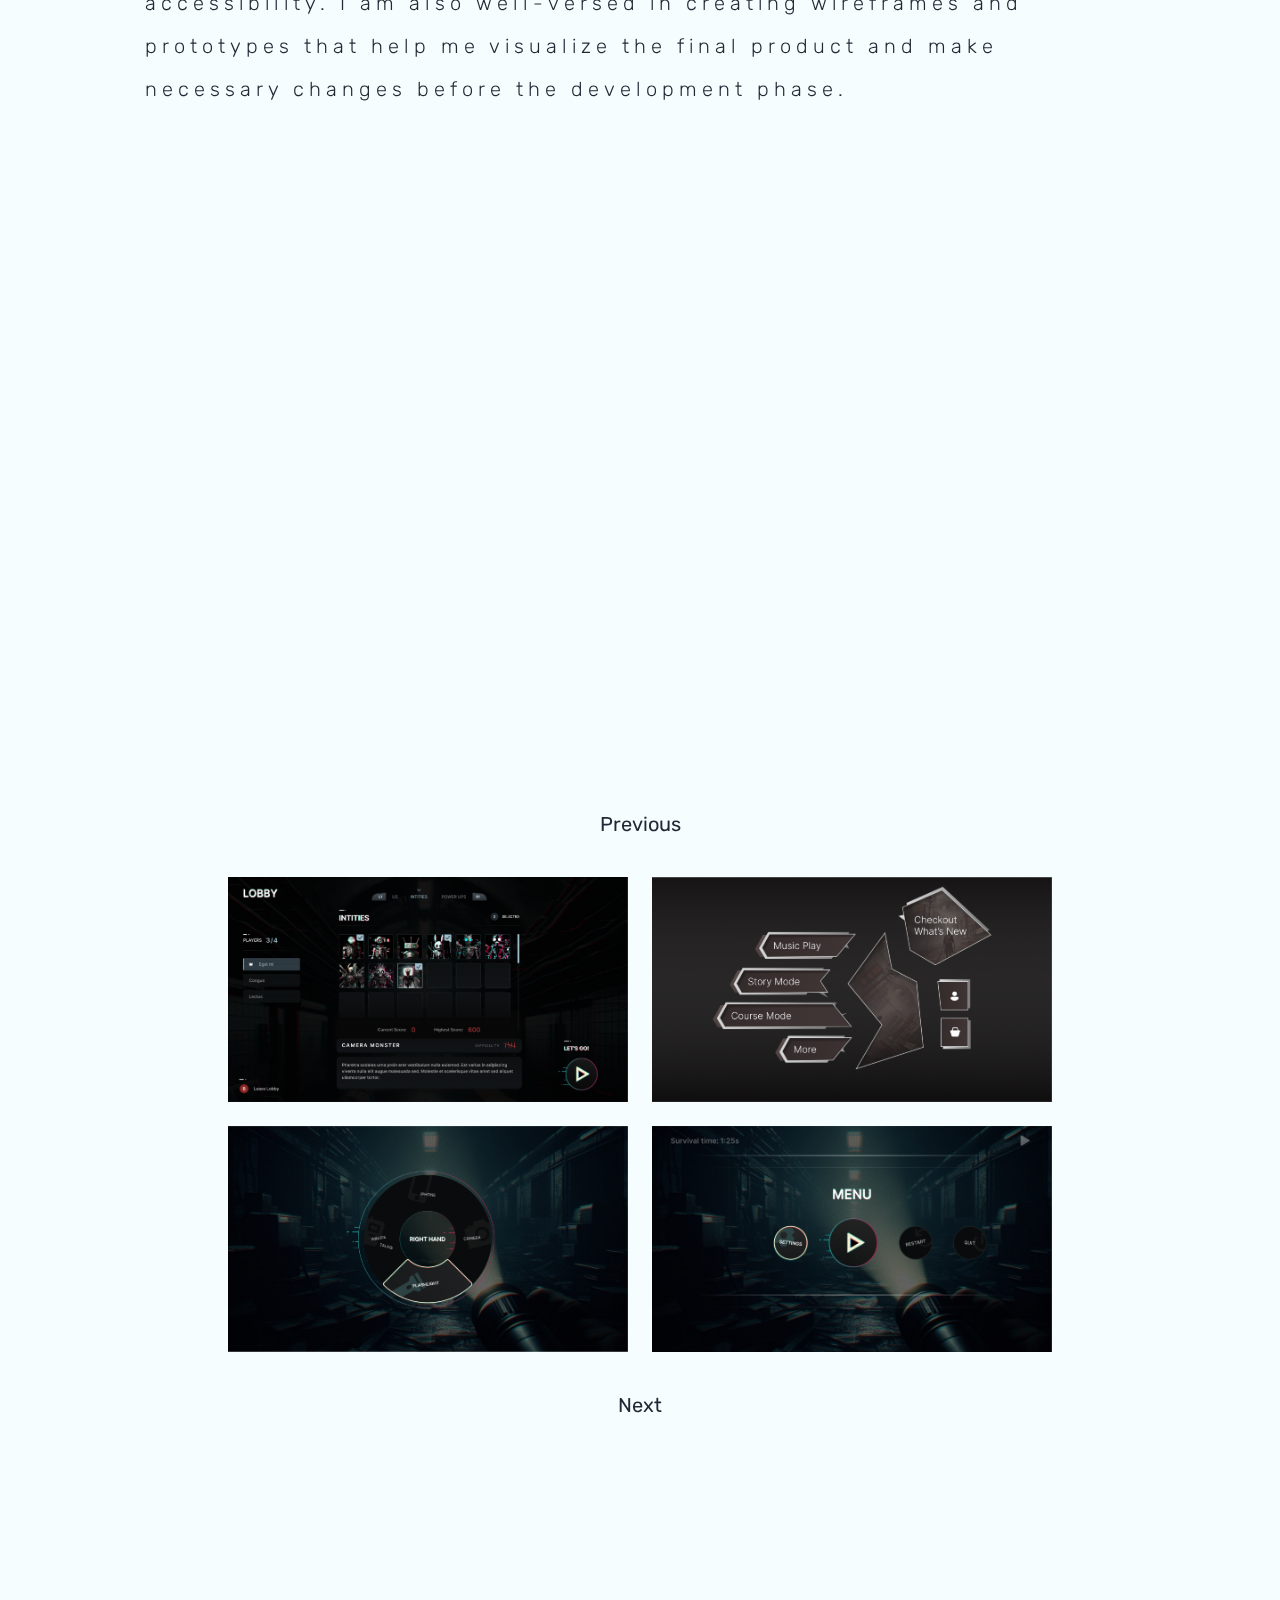
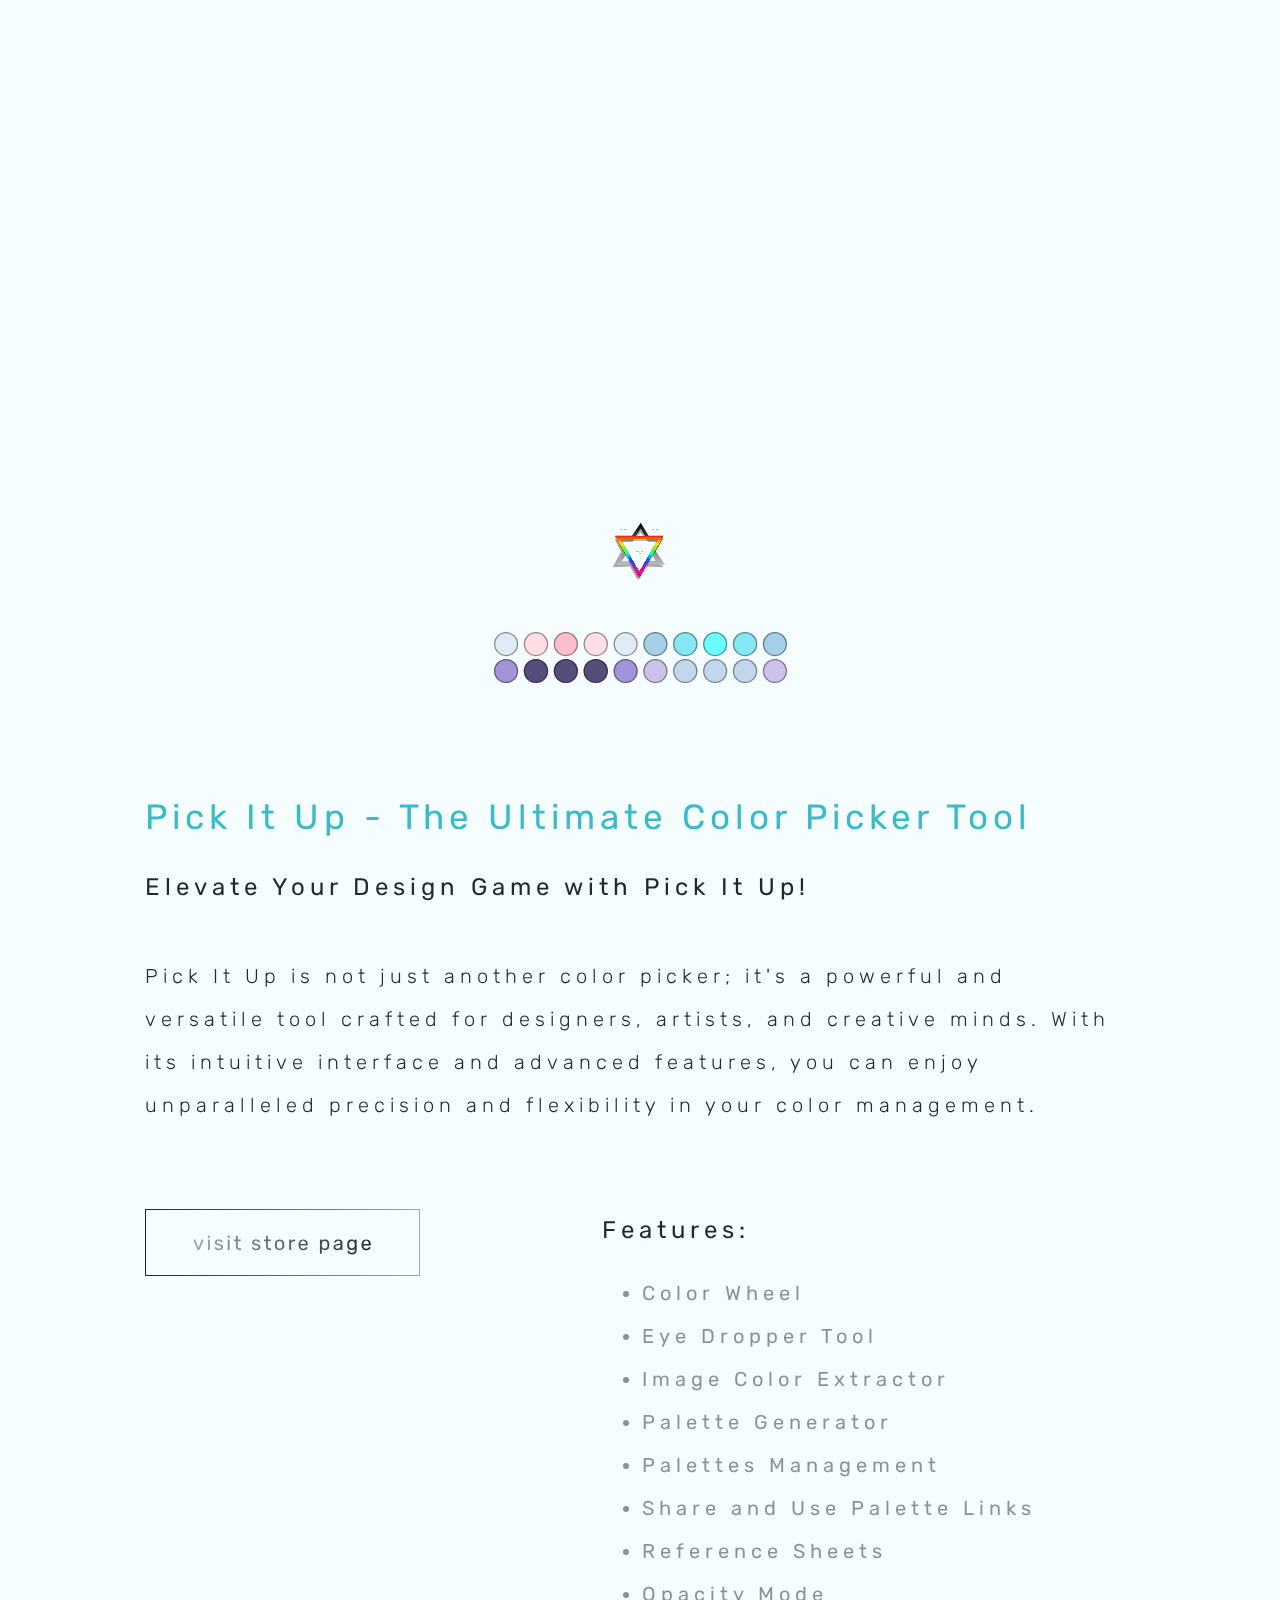
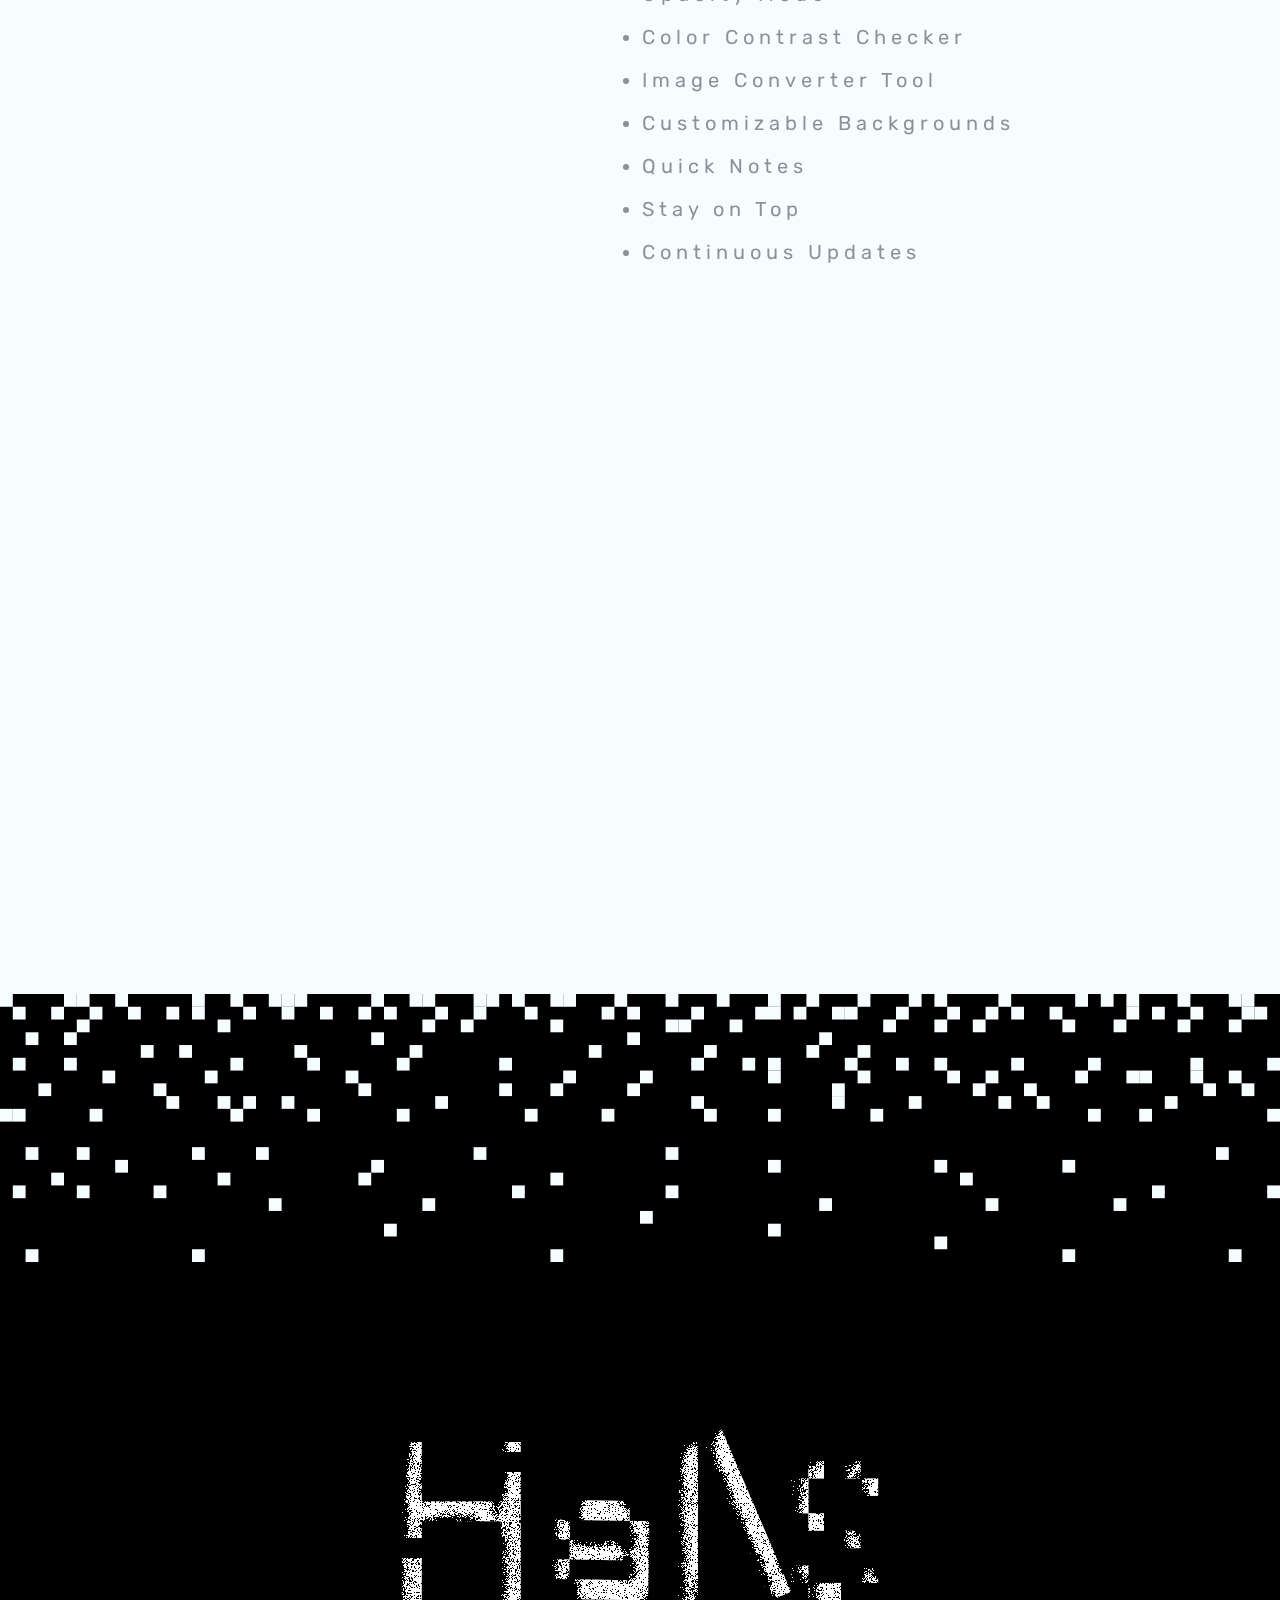
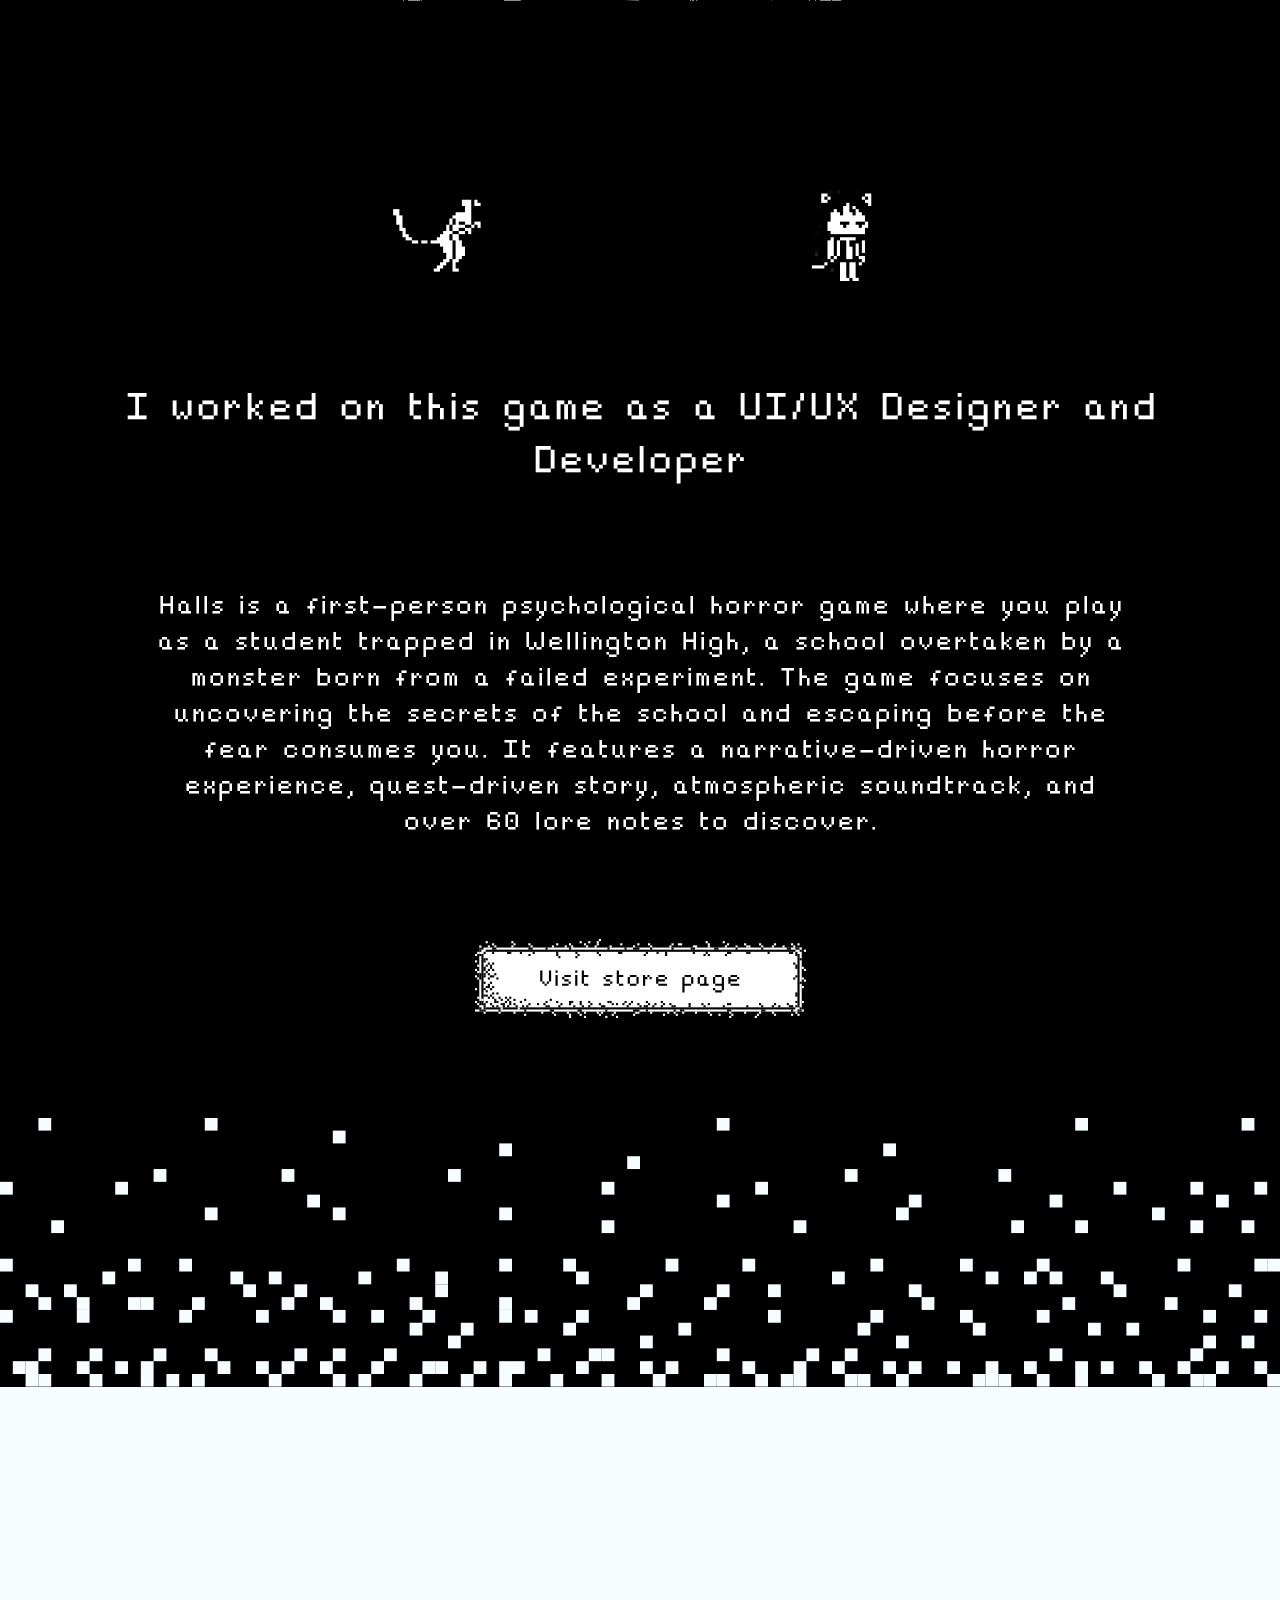
==== commit 9cc28748: "Add files via upload" ====
--- a/index.html
+++ b/index.html
@@ -276,7 +276,7 @@
           born from a failed experiment. The game focuses on uncovering the
           secrets of the school and escaping before the fear consumes you. It
           features a narrative-driven horror experience, quest-driven story,
-          atmospheric soundtrack, and over 60 lore notes to discover
+          atmospheric soundtrack, and over 60 lore notes to discover.
         </p>
         <a
           href="https://assassinsenpai.itch.io/halls"
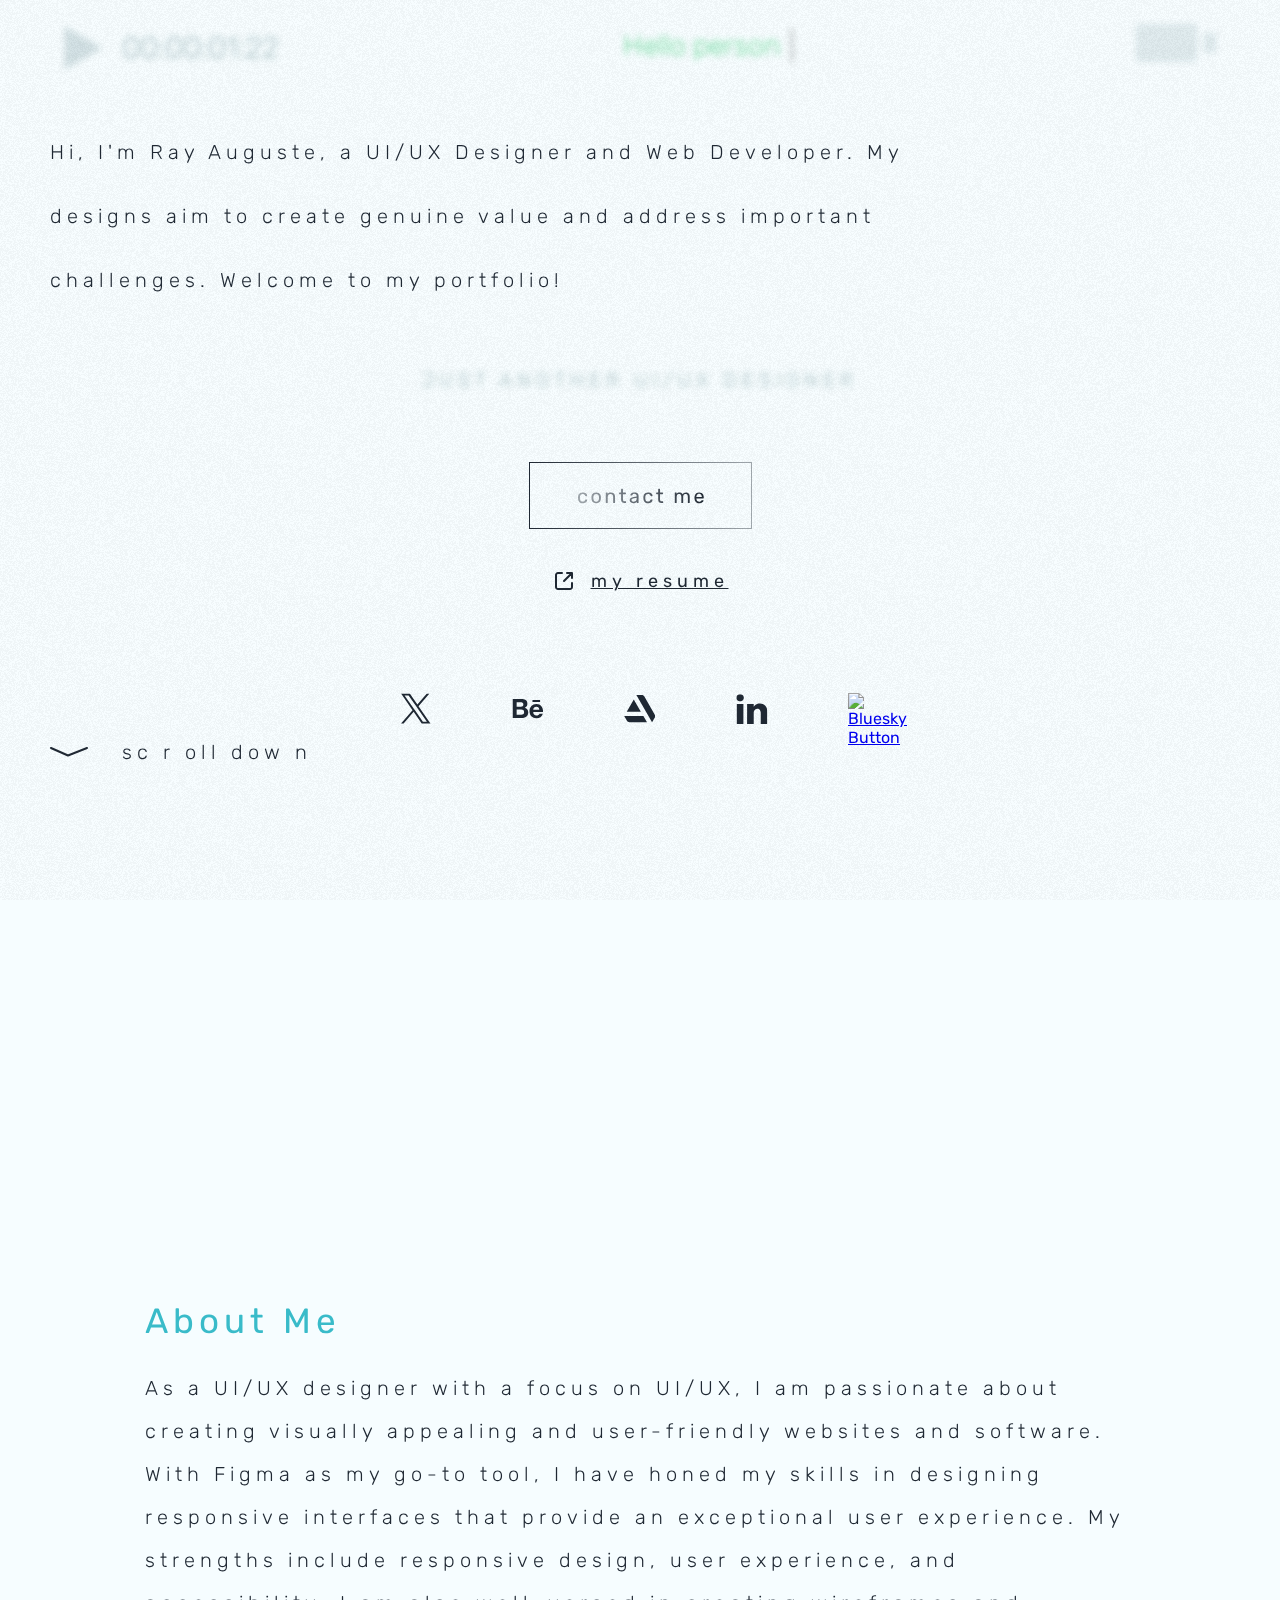
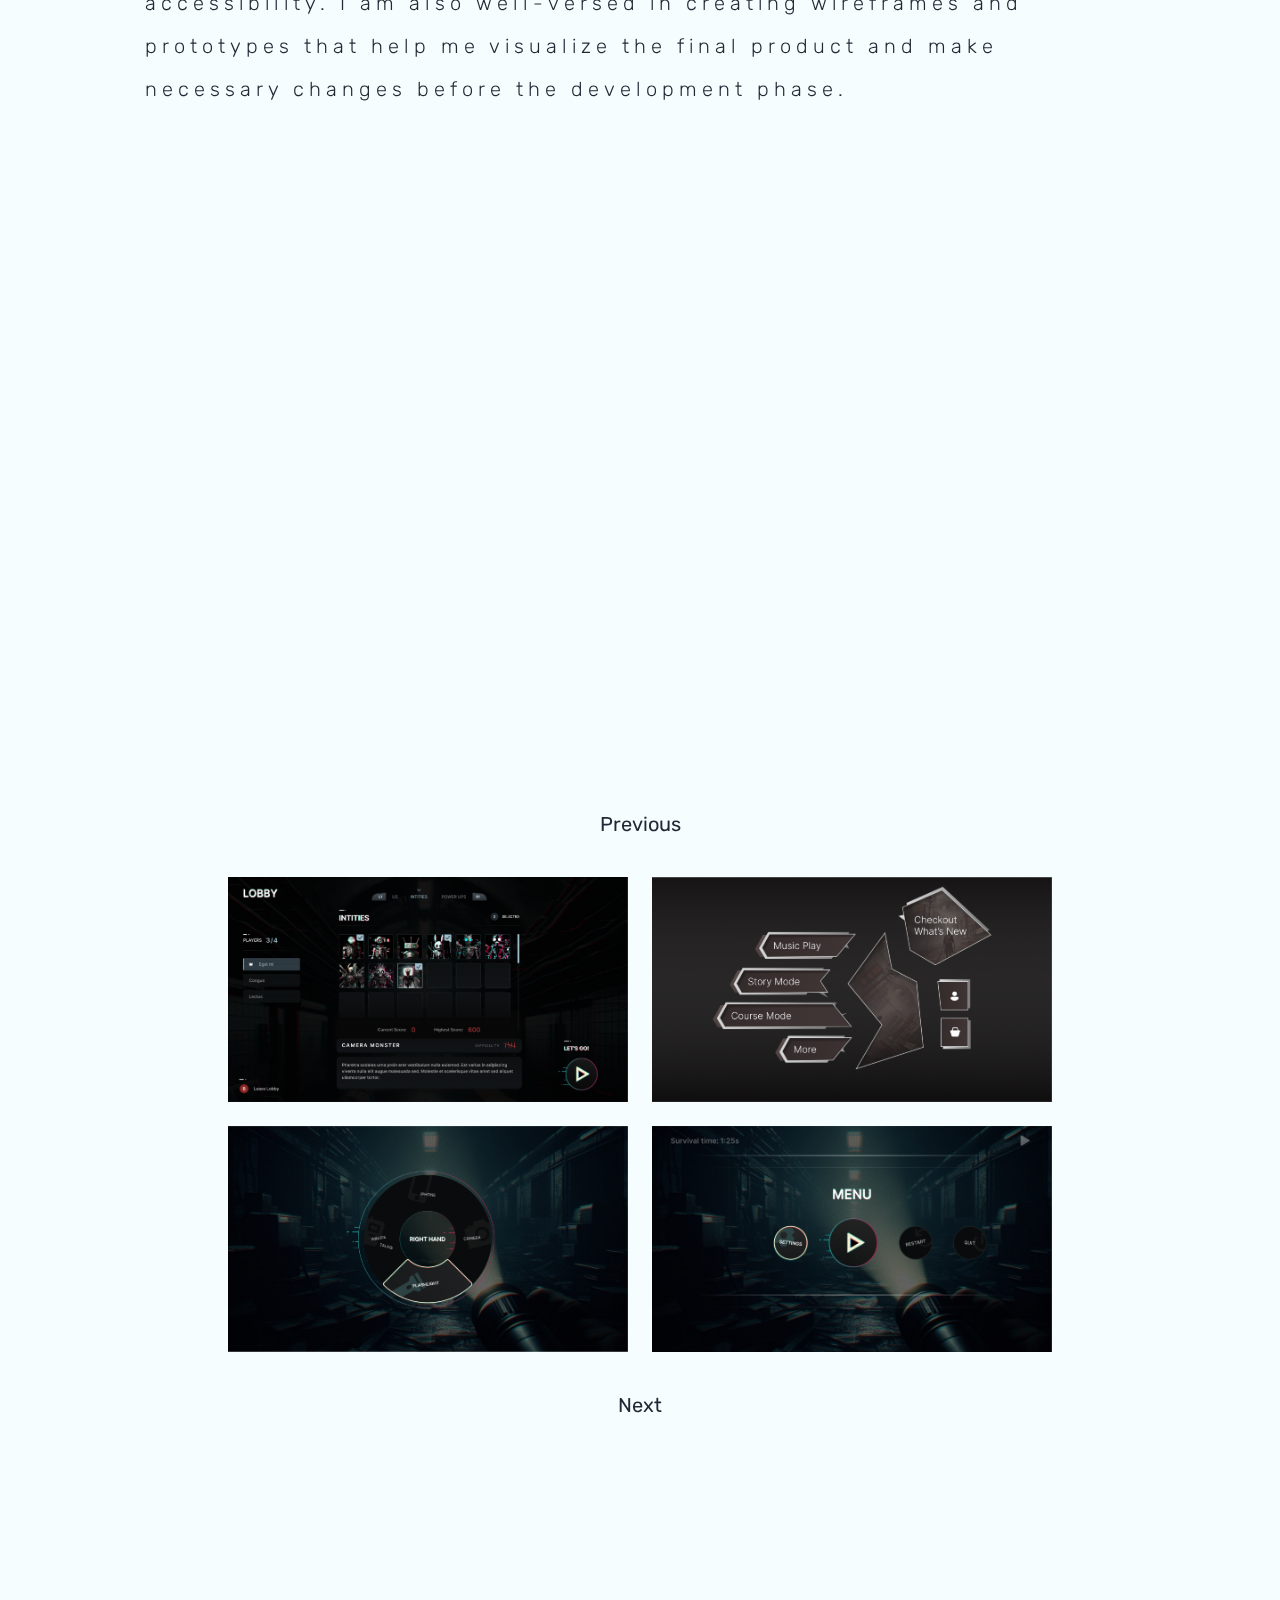
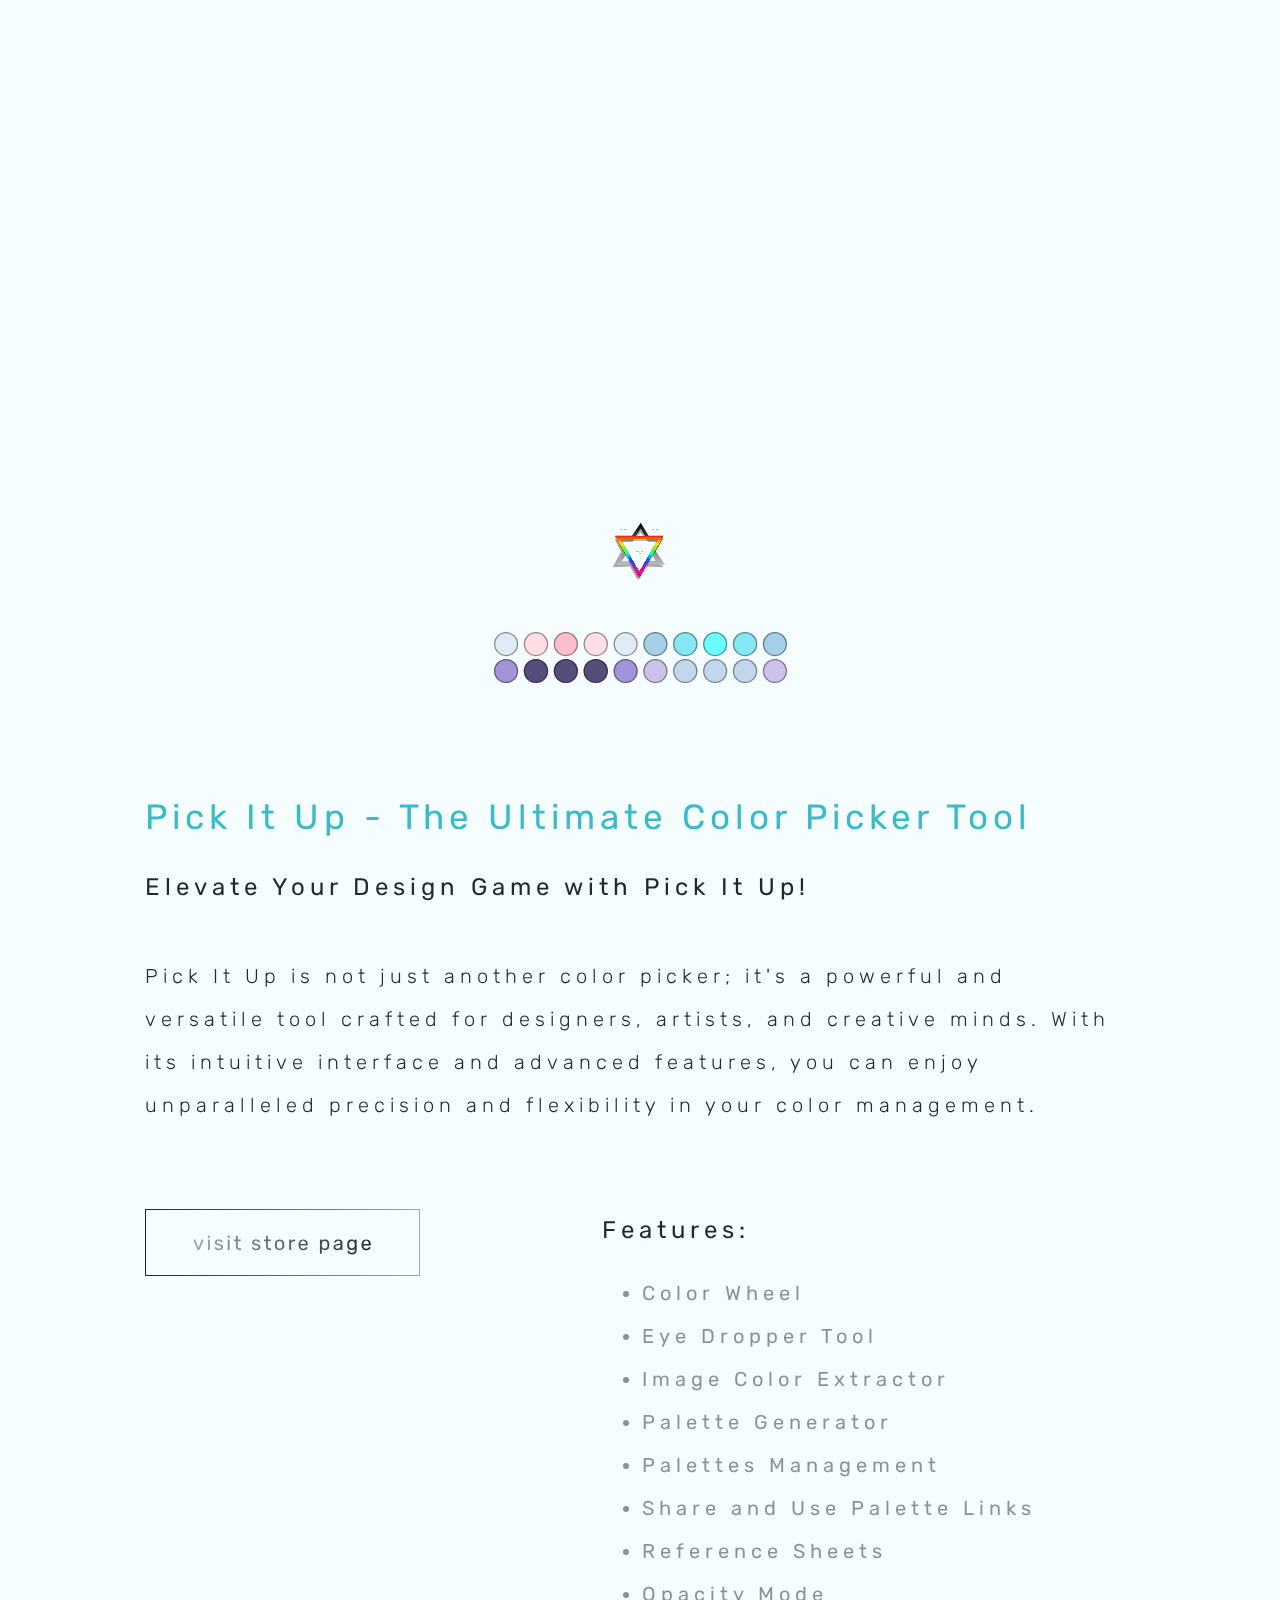
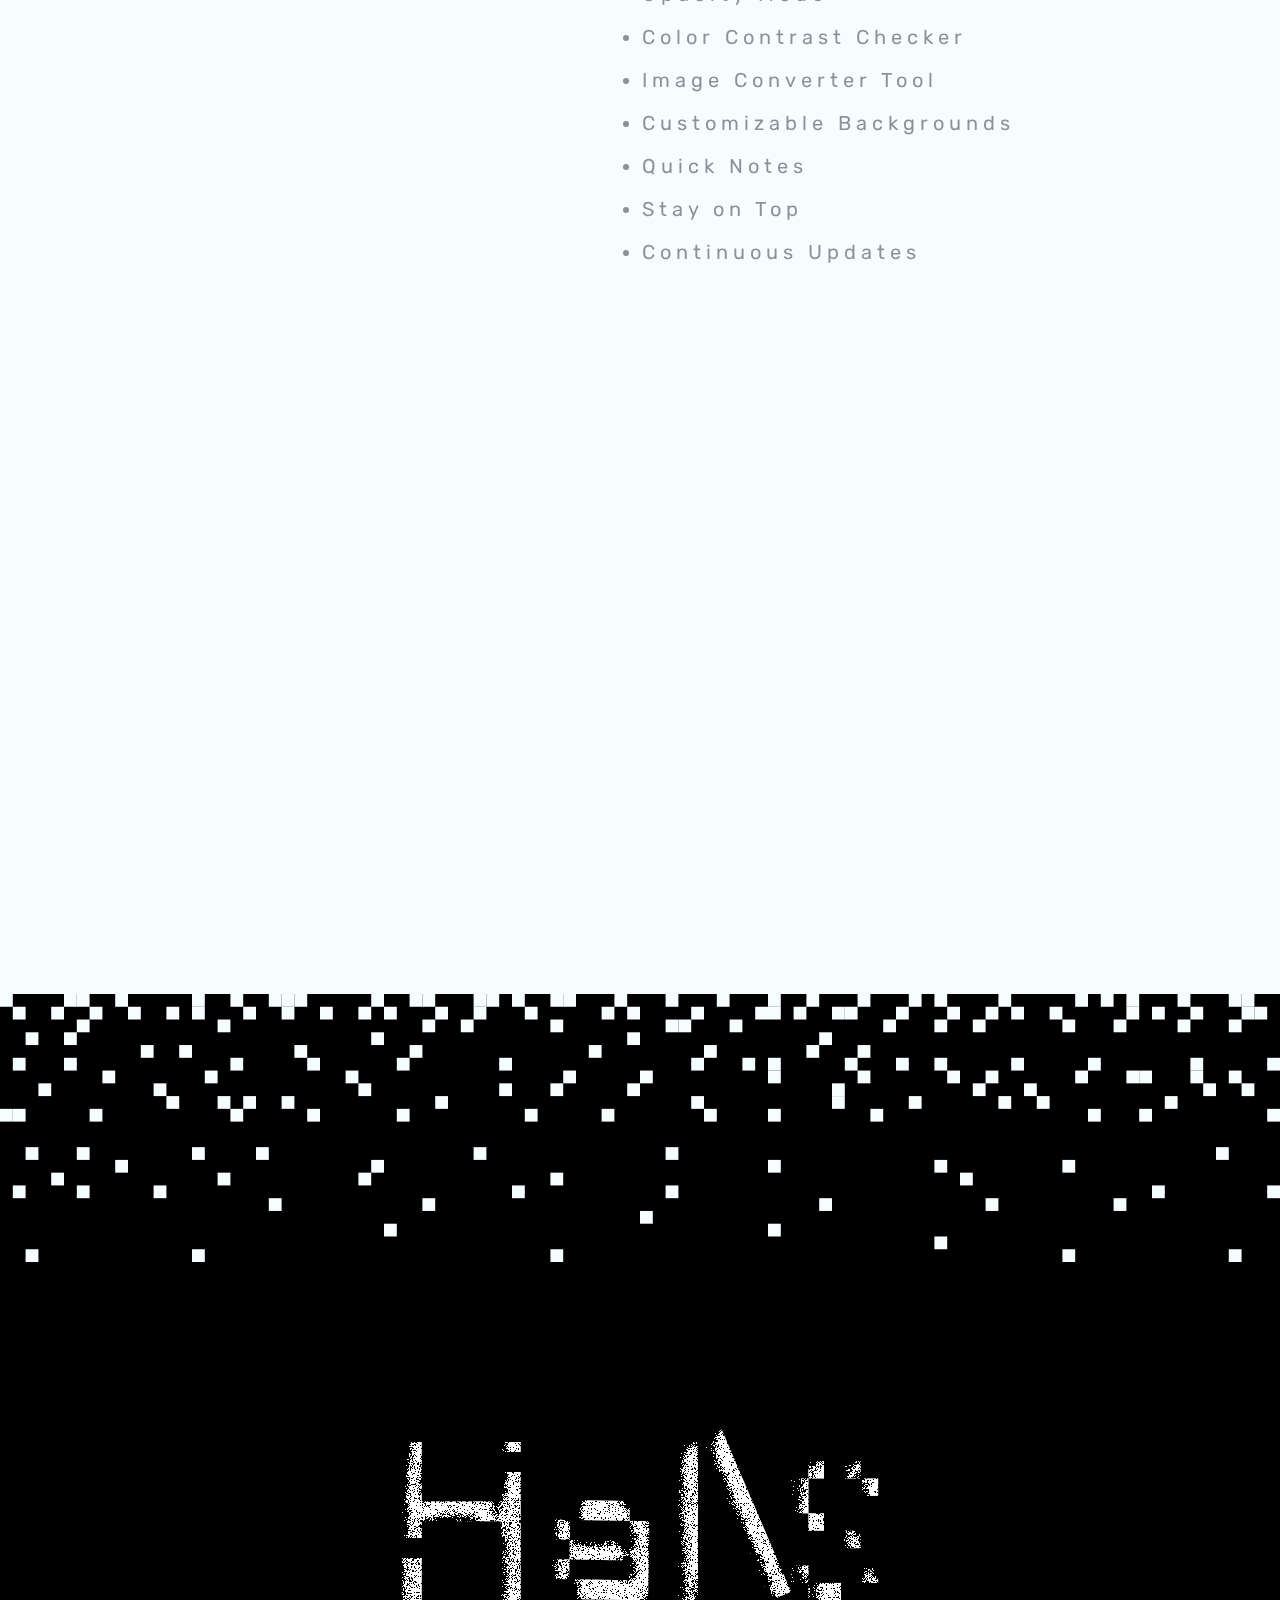
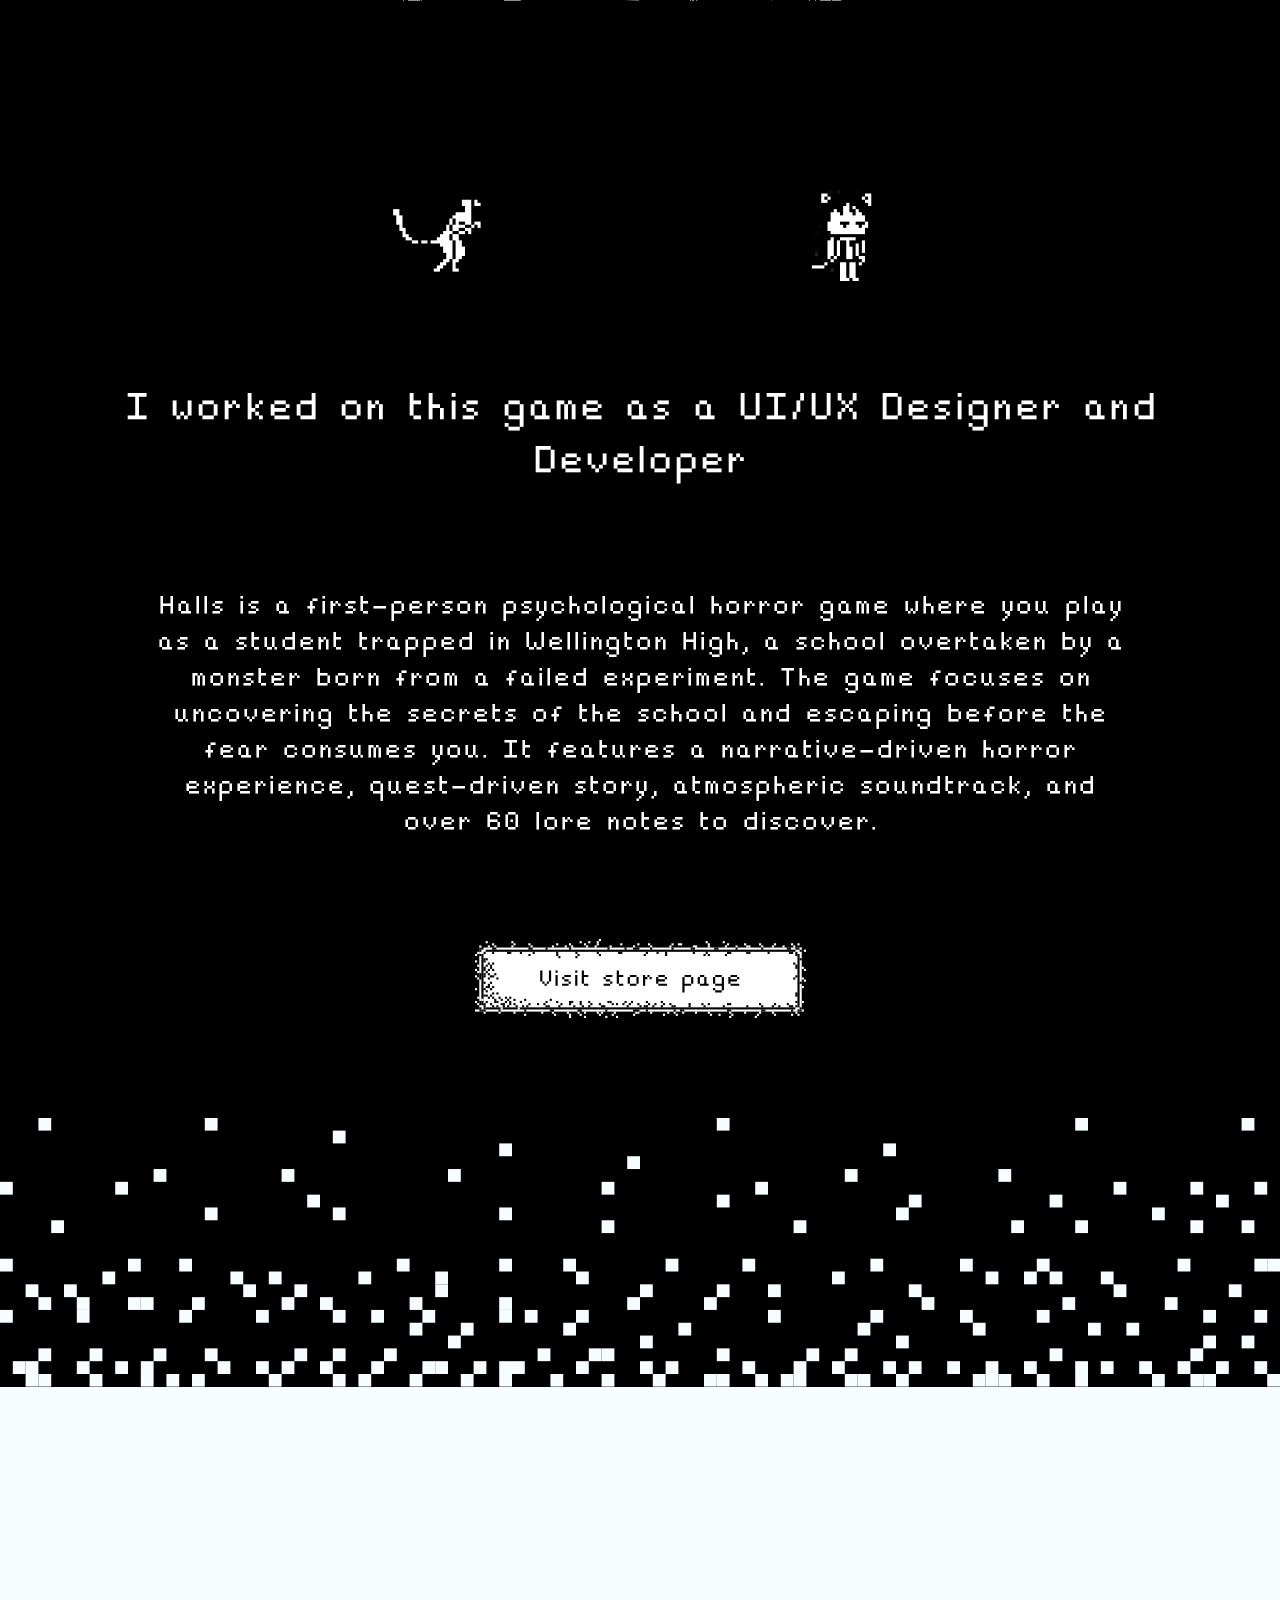
==== commit 39ca279f: "Add files via upload" ====
--- a/index.html
+++ b/index.html
@@ -147,6 +147,15 @@
               draggable="false"
               src="img/Icons/fontisto_linkedin.svg"
               alt="Linkedin Button"
+          /></a>
+          <a
+            href="https://bsky.app/profile/saotekin.bsky.social"
+            target="_blank"
+            class="reach-me-button"
+            ><img
+              draggable="false"
+              src="img/Icons/ri_bluesky-fill.svg"
+              alt="Bluesky Button"
           /></a>
         </div>
       </div>
--- a/style.css
+++ b/style.css
@@ -570,11 +570,11 @@
   gap: 24px;
   pointer-events: all;
   width: 90%;
-  max-width: 990px;
   align-items: center;
   justify-content: center;
   align-content: center;
 }
+
 
 .design-item {
   width: 400px;
@@ -864,6 +864,12 @@
   color: #1F2833;
   cursor: pointer;
   background-color: #00000000;
+  transition: opacity 0.5s ease;
+  opacity: 1;
+}
+
+.design-button:hover {
+  opacity: 0.5;
 }
 
 
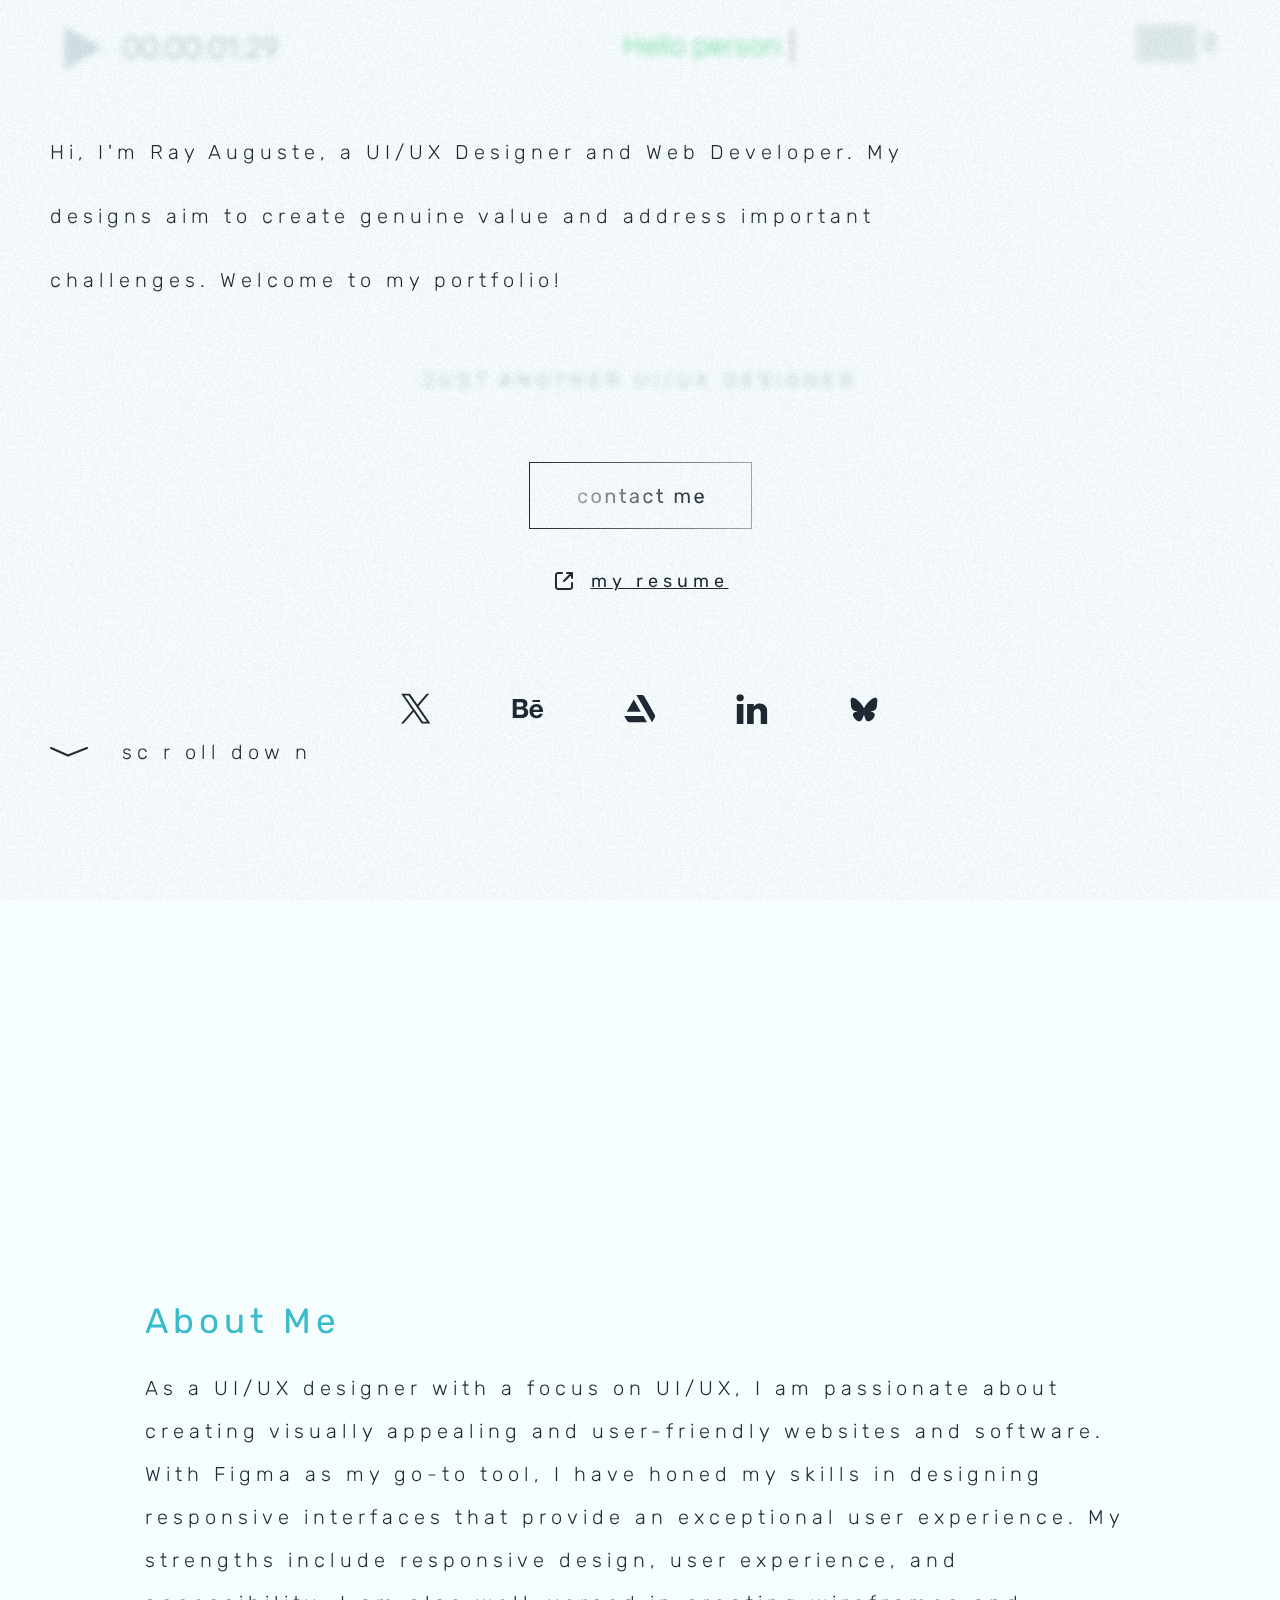
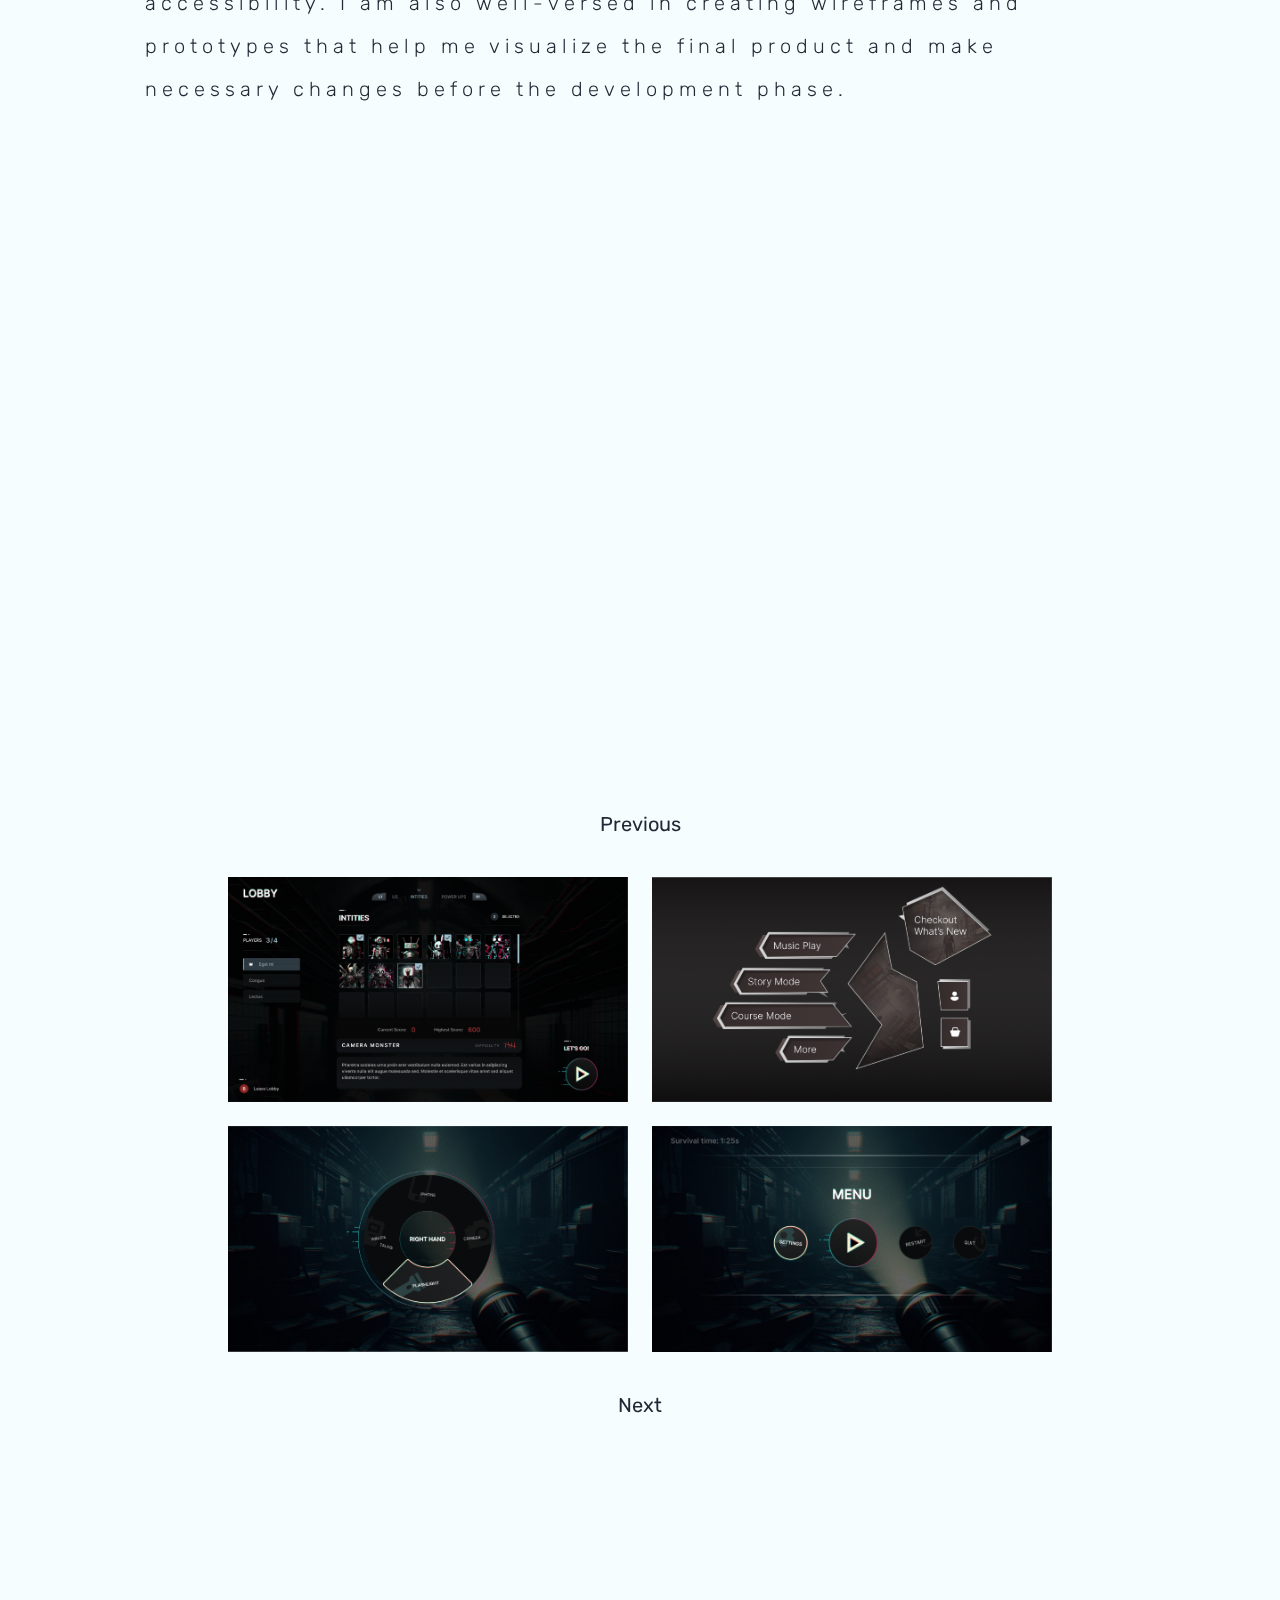
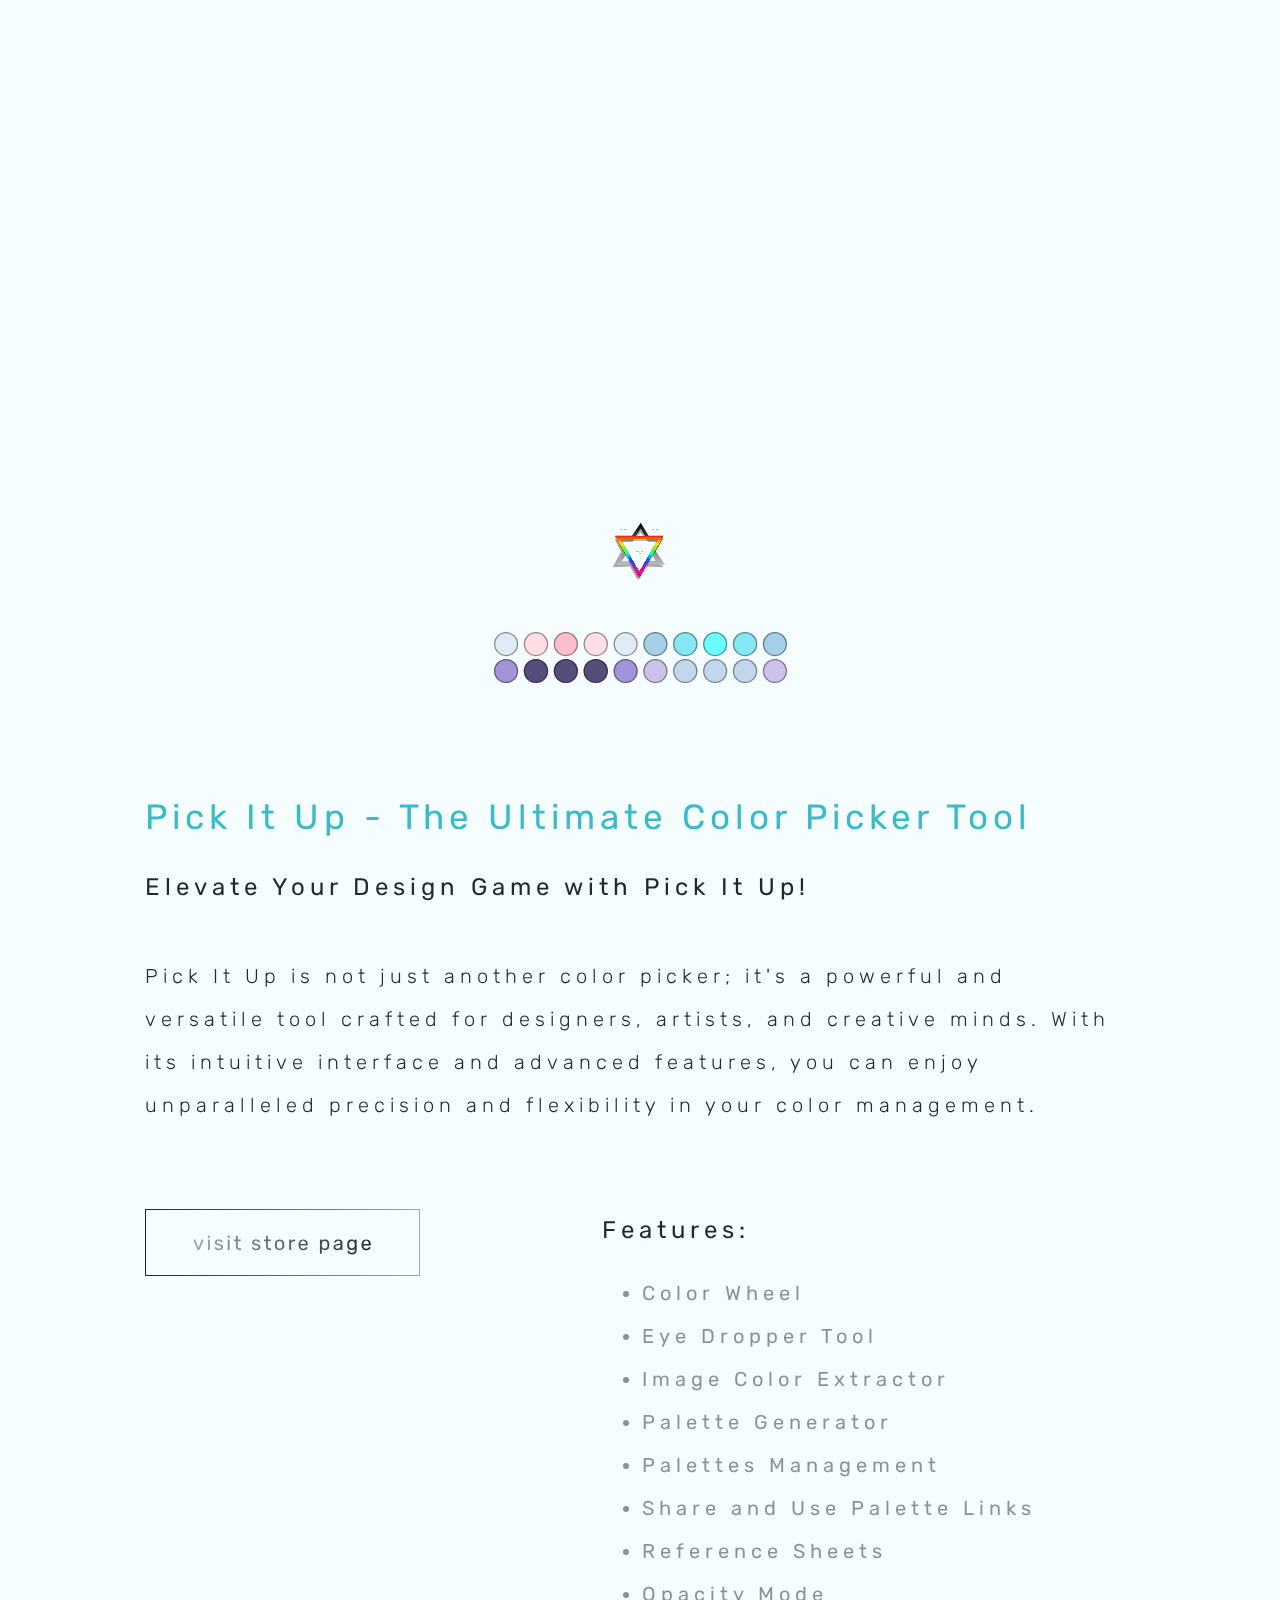
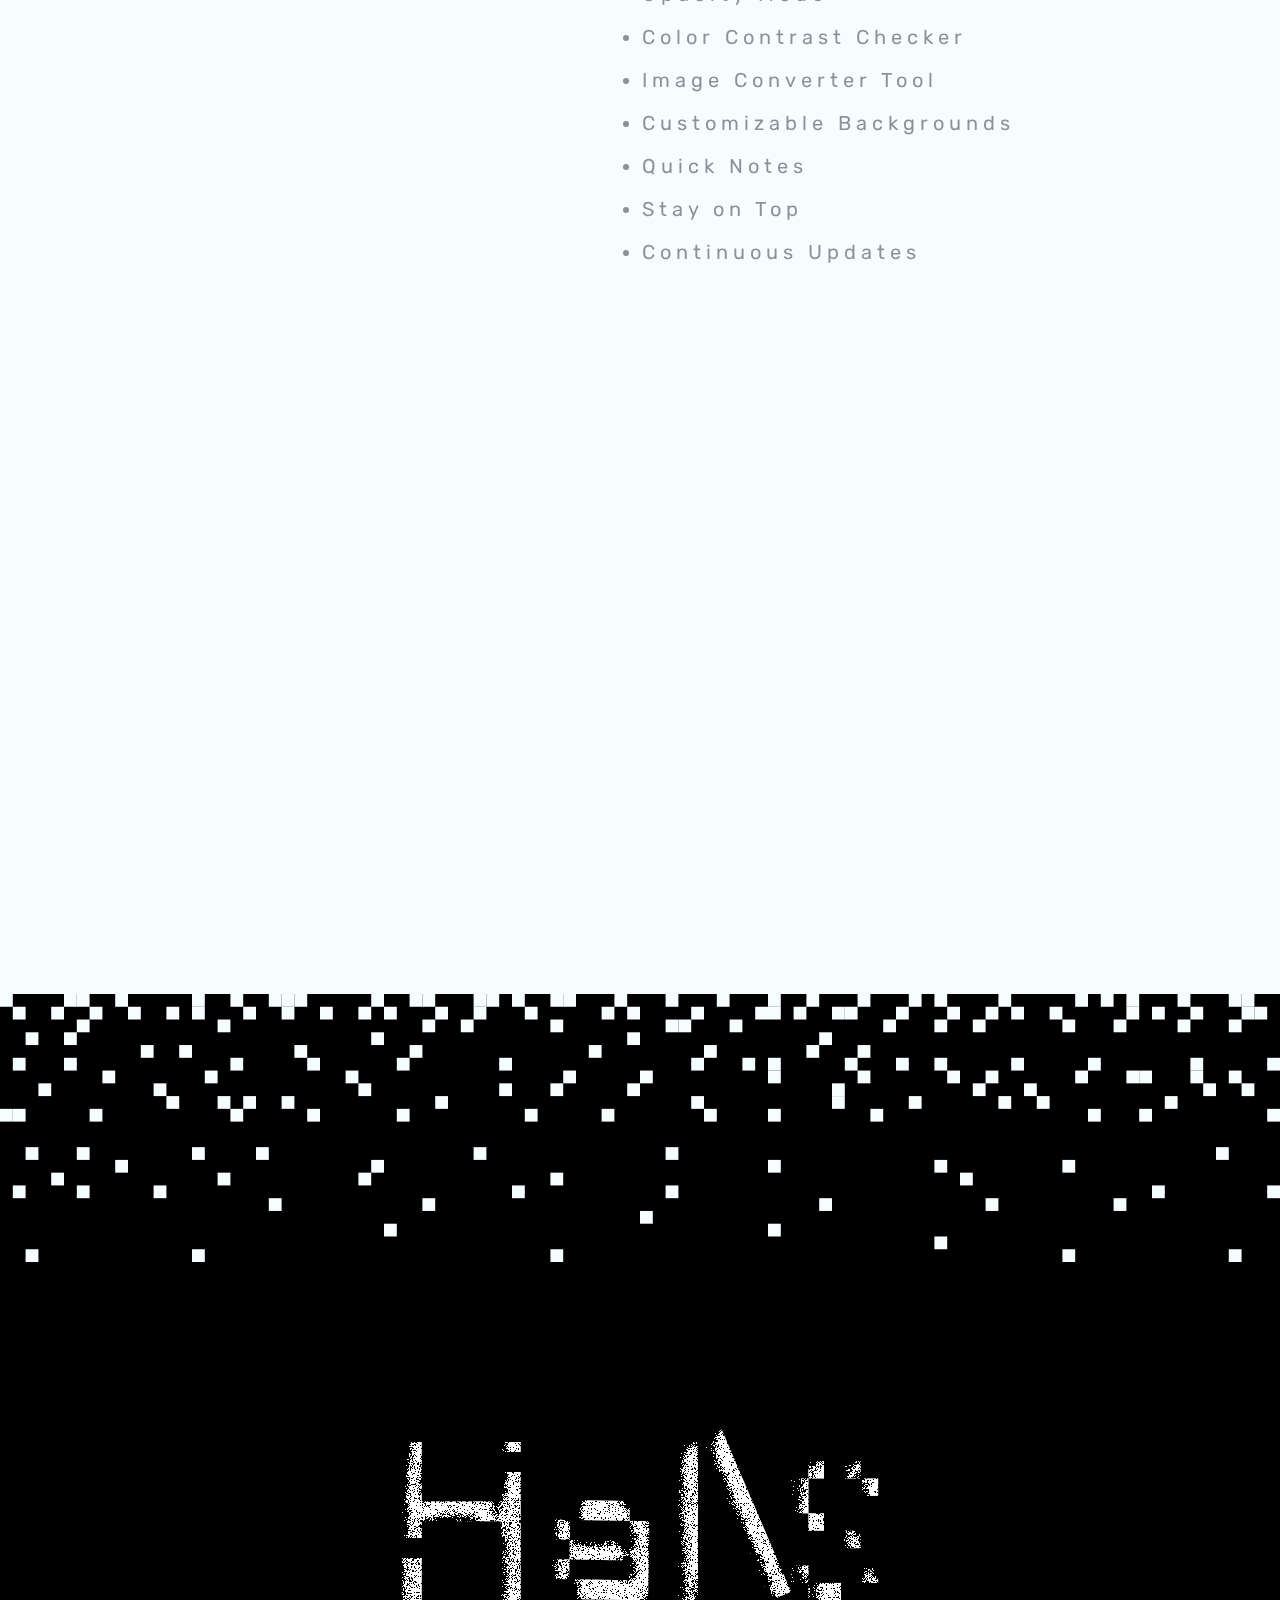
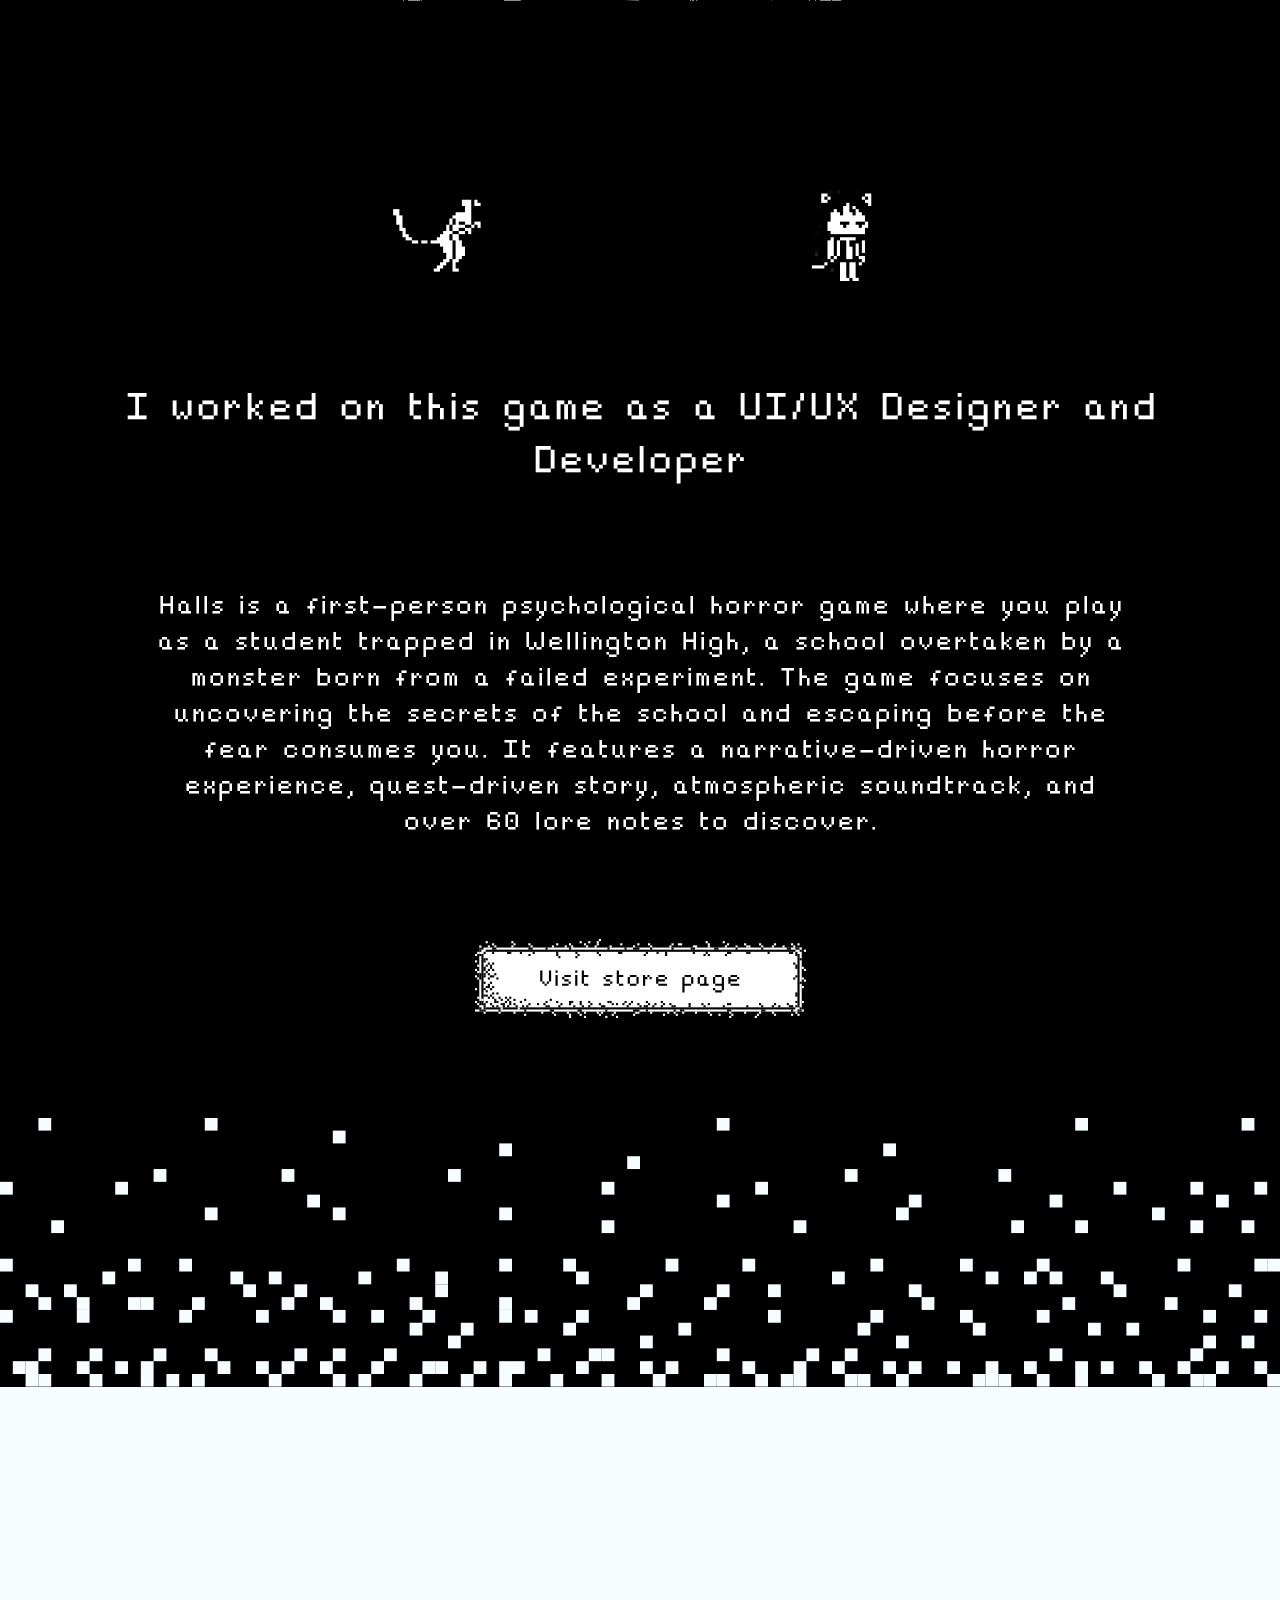
==== commit cfec1618: "Add files via upload" ====
--- a/index.html
+++ b/index.html
@@ -80,14 +80,14 @@
     <p class="background-blur-text-nothing breathing-effect-two"></p>
     <div class="blur-background"></div>
 
-    <div class="introduction-text-container">
+    <div class="introduction-text-container breathing-effect">
       <p class="introduction-text">
         Hi, I'm Ray Auguste, a UI/UX Designer and Web Developer. My designs aim
         to create genuine value and address important challenges. Welcome to my
         portfolio!
       </p>
 
-      <div class="reach-me-container">
+      <div class="reach-me-container breathing-effect">
         <a
           href="mailto:raekwon322@gmail.com?subject=[Ray%20Auguste%20Portfolio]"
           class="contact-button"
@@ -170,7 +170,7 @@
       <p>sc r oll dow n</p>
     </div>
     <div class="middle-section">
-      <div class="about-me-section">
+      <div class="about-me-section breathing-effect">
         <h1>About Me</h1>
         <p>
           As a UI/UX designer with a focus on UI/UX, I am passionate about
@@ -183,12 +183,12 @@
           changes before the development phase.
         </p>
       </div>
-      <div class="design-list-container">
+      <div class="design-list-container breathing-effect">
         <button class="prev-button design-button">Previous</button>
         <div class="designs-list"></div>
         <button class="next-button design-button">Next</button>
       </div>
-      <div class="pick-it-up-section">
+      <div class="pick-it-up-section breathing-effect">
         <div class="pick-it-up-logo">
           <img
             class="img-one"
--- a/style.css
+++ b/style.css
@@ -7,6 +7,8 @@
 
 html {
     scroll-behavior: smooth;
+    /* Normal cursor for the whole body */
+    cursor: url('cursors/EyeNormalSelect.png'), auto;
   }
 
 body {
@@ -21,6 +23,16 @@
 ::selection {
   background-color: #A4C0C5; /* Highlight background color */
   color: #F6FDFF; /* Highlighted text color */
+}
+
+/* Text select cursor for text elements */
+p, li, ul, h1, h2, h3, h4, h5, h6, textarea {
+  cursor: url('cursors/EyeTextSelect.png'), text;
+}
+
+/* Link select cursor for anchor tags */
+a, button {
+  cursor: url('cursors/EyeLinkSelect.png'), pointer;
 }
 
 
@@ -862,7 +874,7 @@
   outline: none;
   font-size: 20px;
   color: #1F2833;
-  cursor: pointer;
+  /* cursor: pointer; */
   background-color: #00000000;
   transition: opacity 0.5s ease;
   opacity: 1;
@@ -971,7 +983,7 @@
   font-size: 18px;
   color: #1F2833;
   text-decoration: underline;
-  cursor: pointer;
+  /* cursor: pointer; */
   font-family: "Rubik", Arial, sans-serif;
   line-height: 64px;
   letter-spacing: 5px;
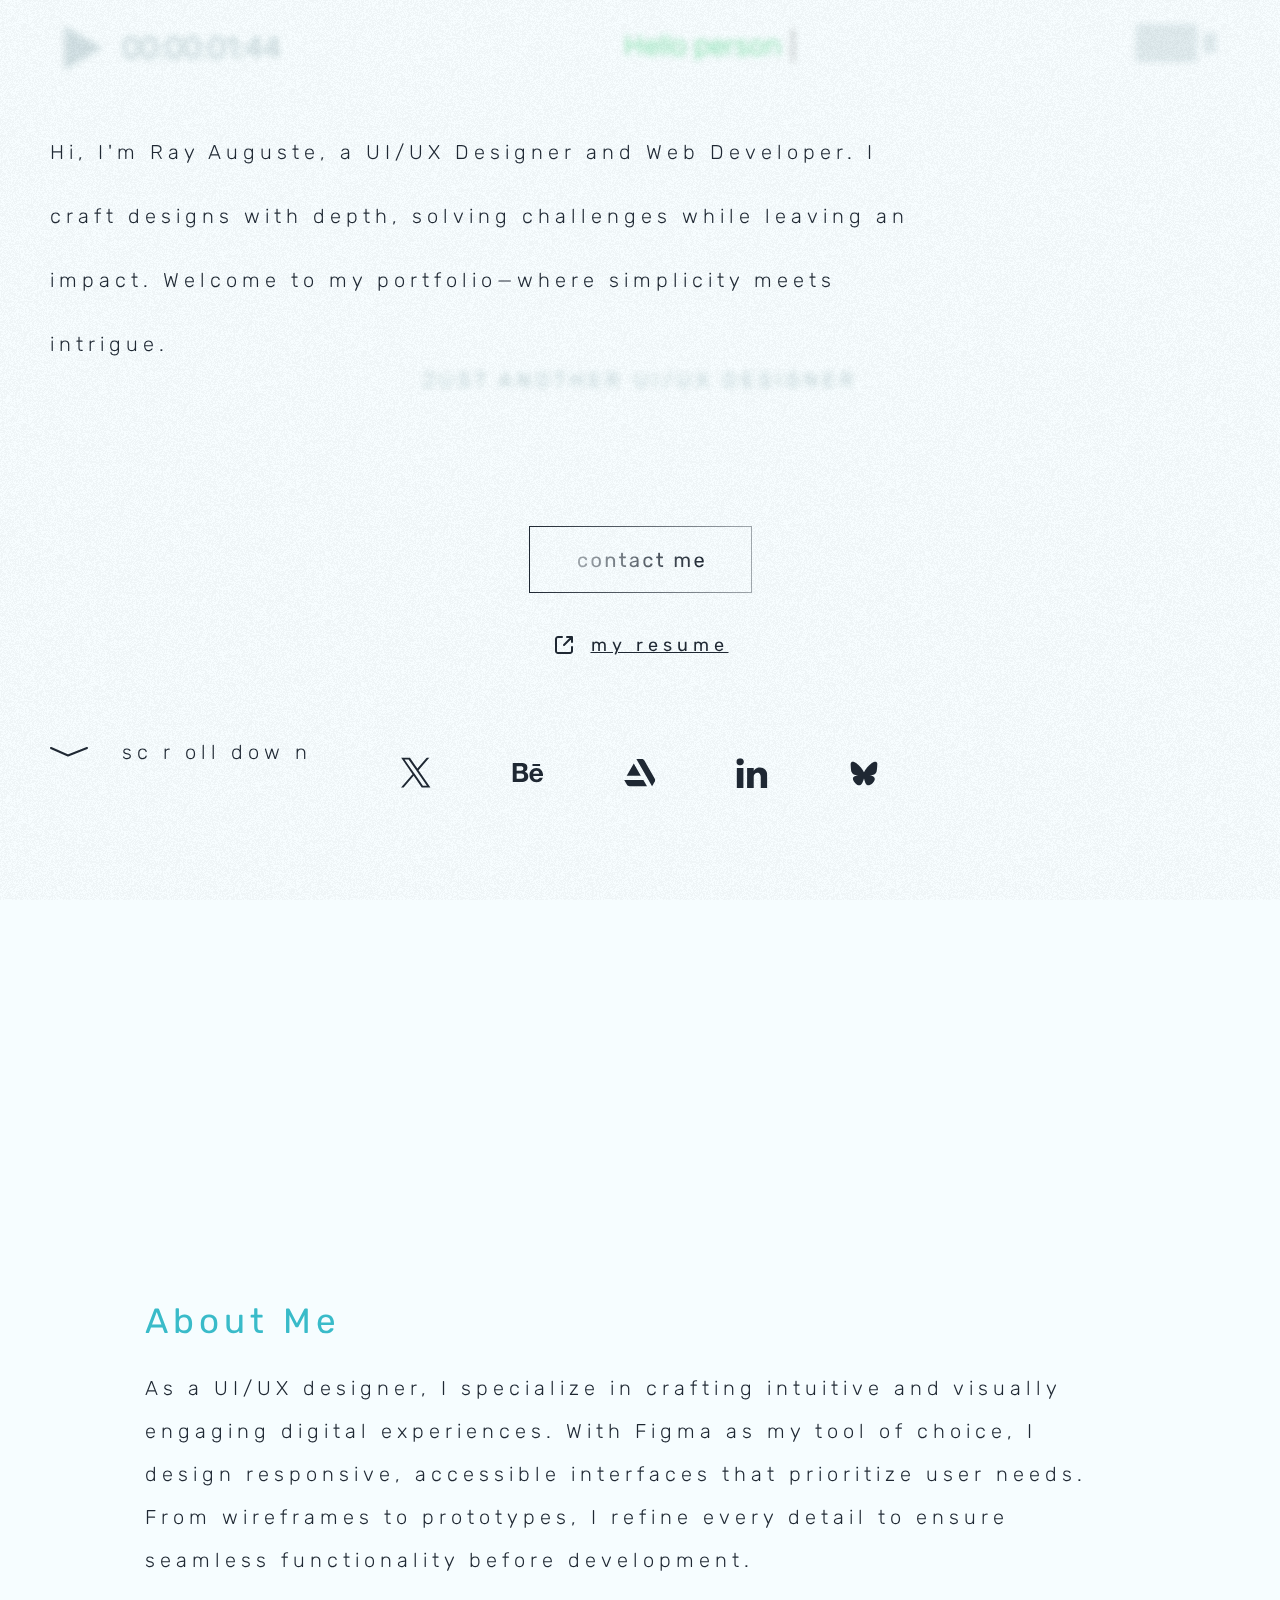
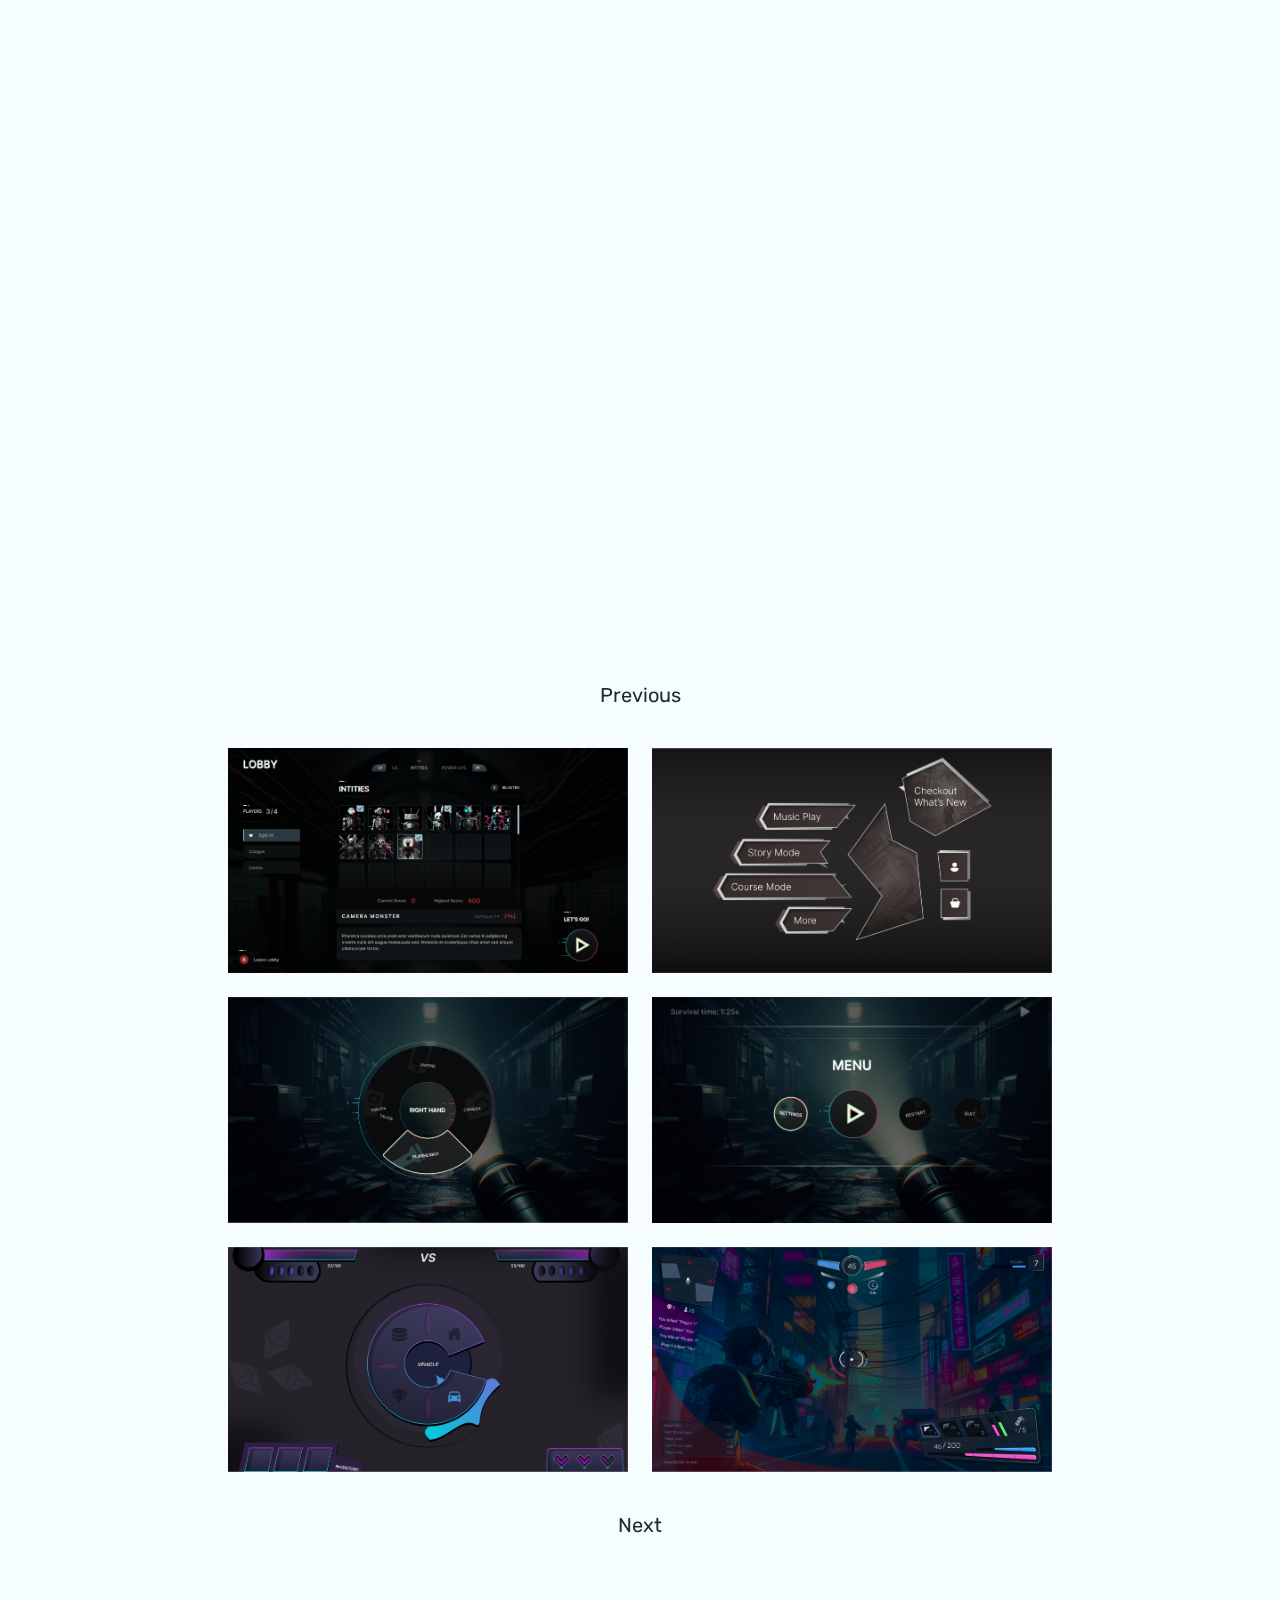
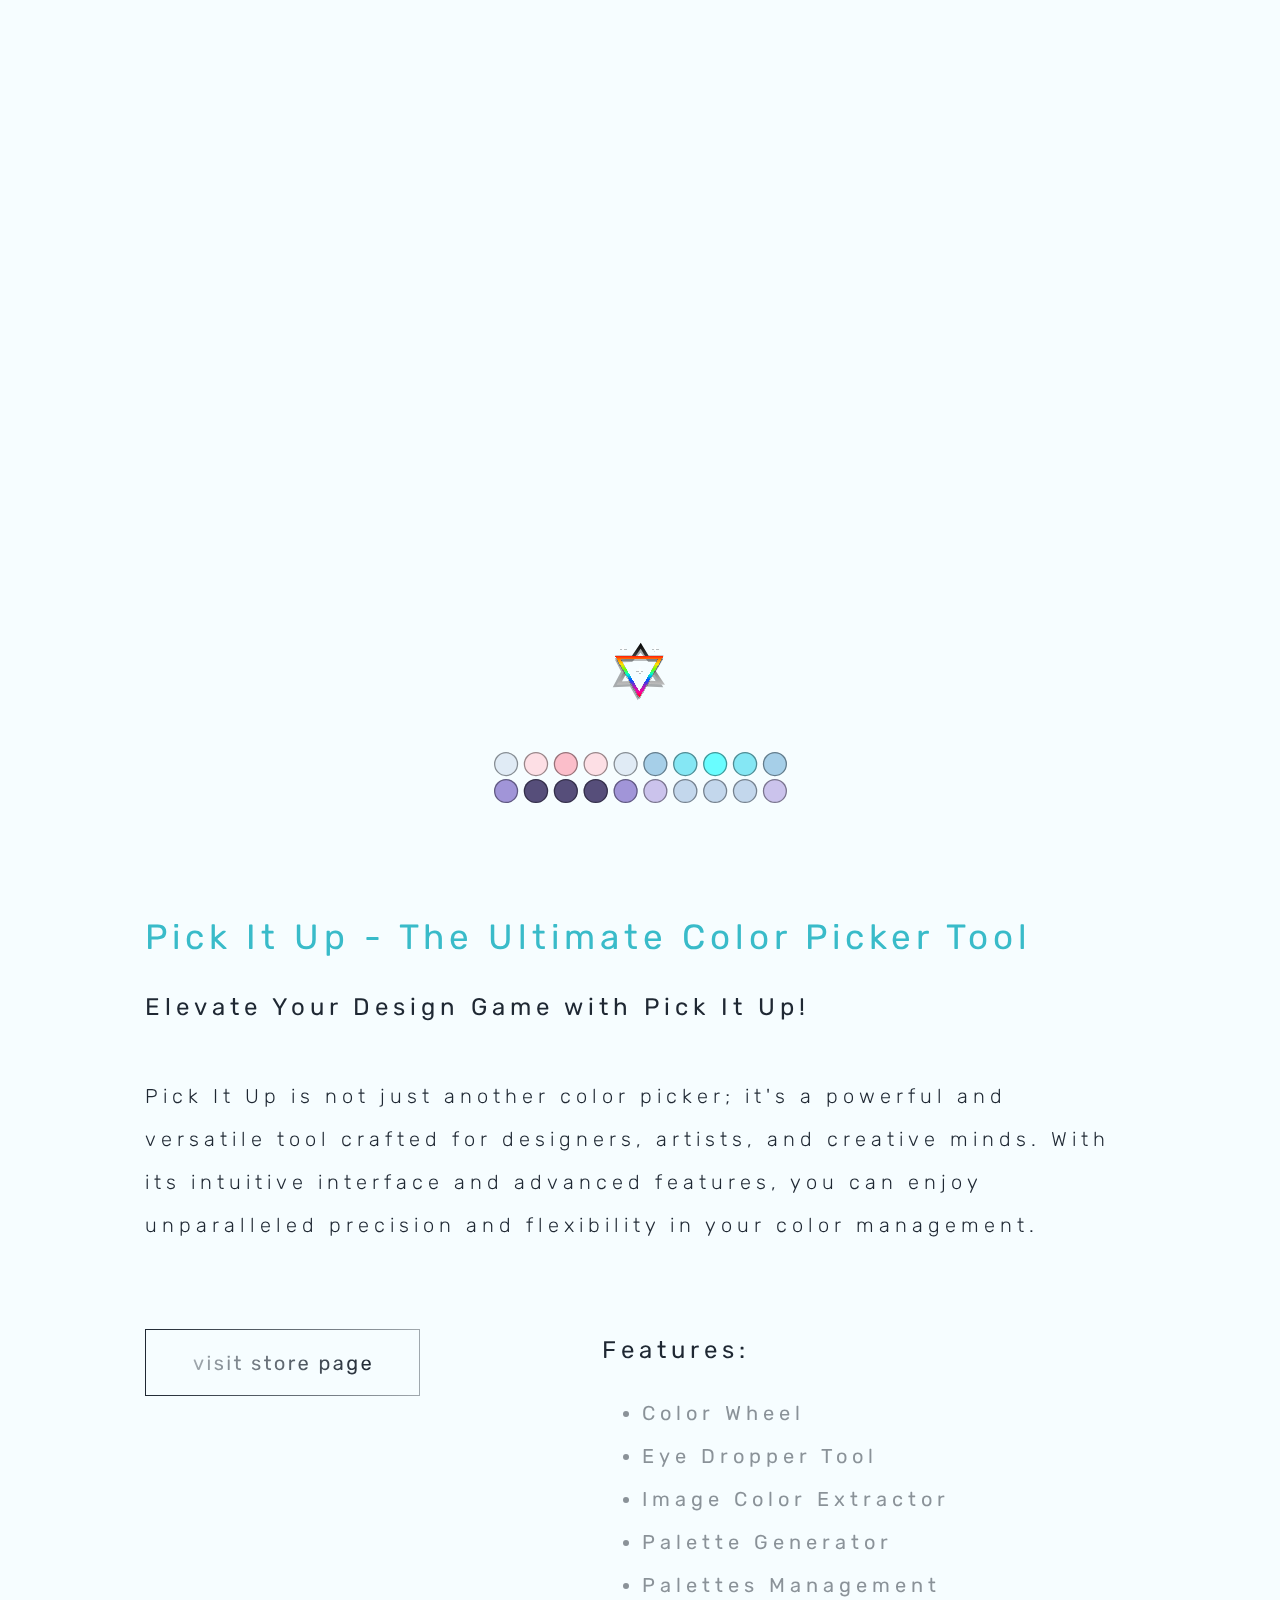
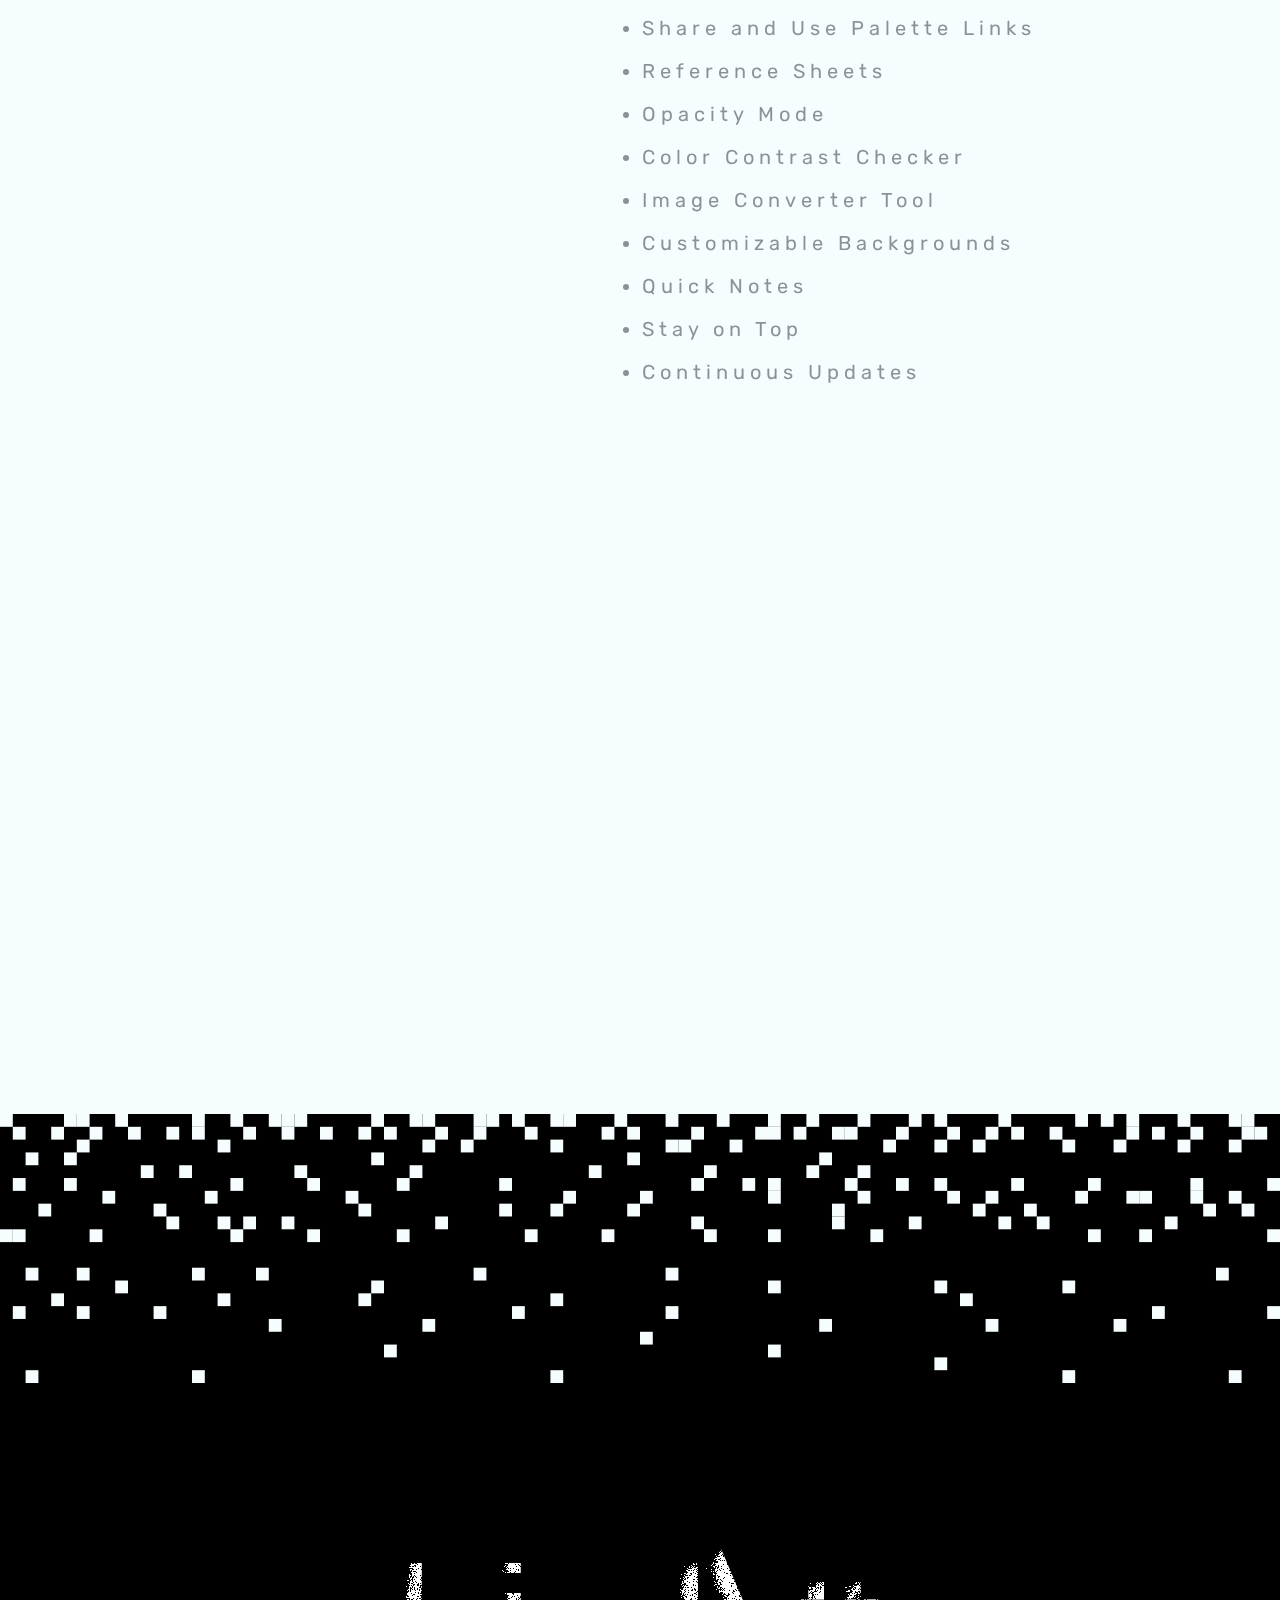
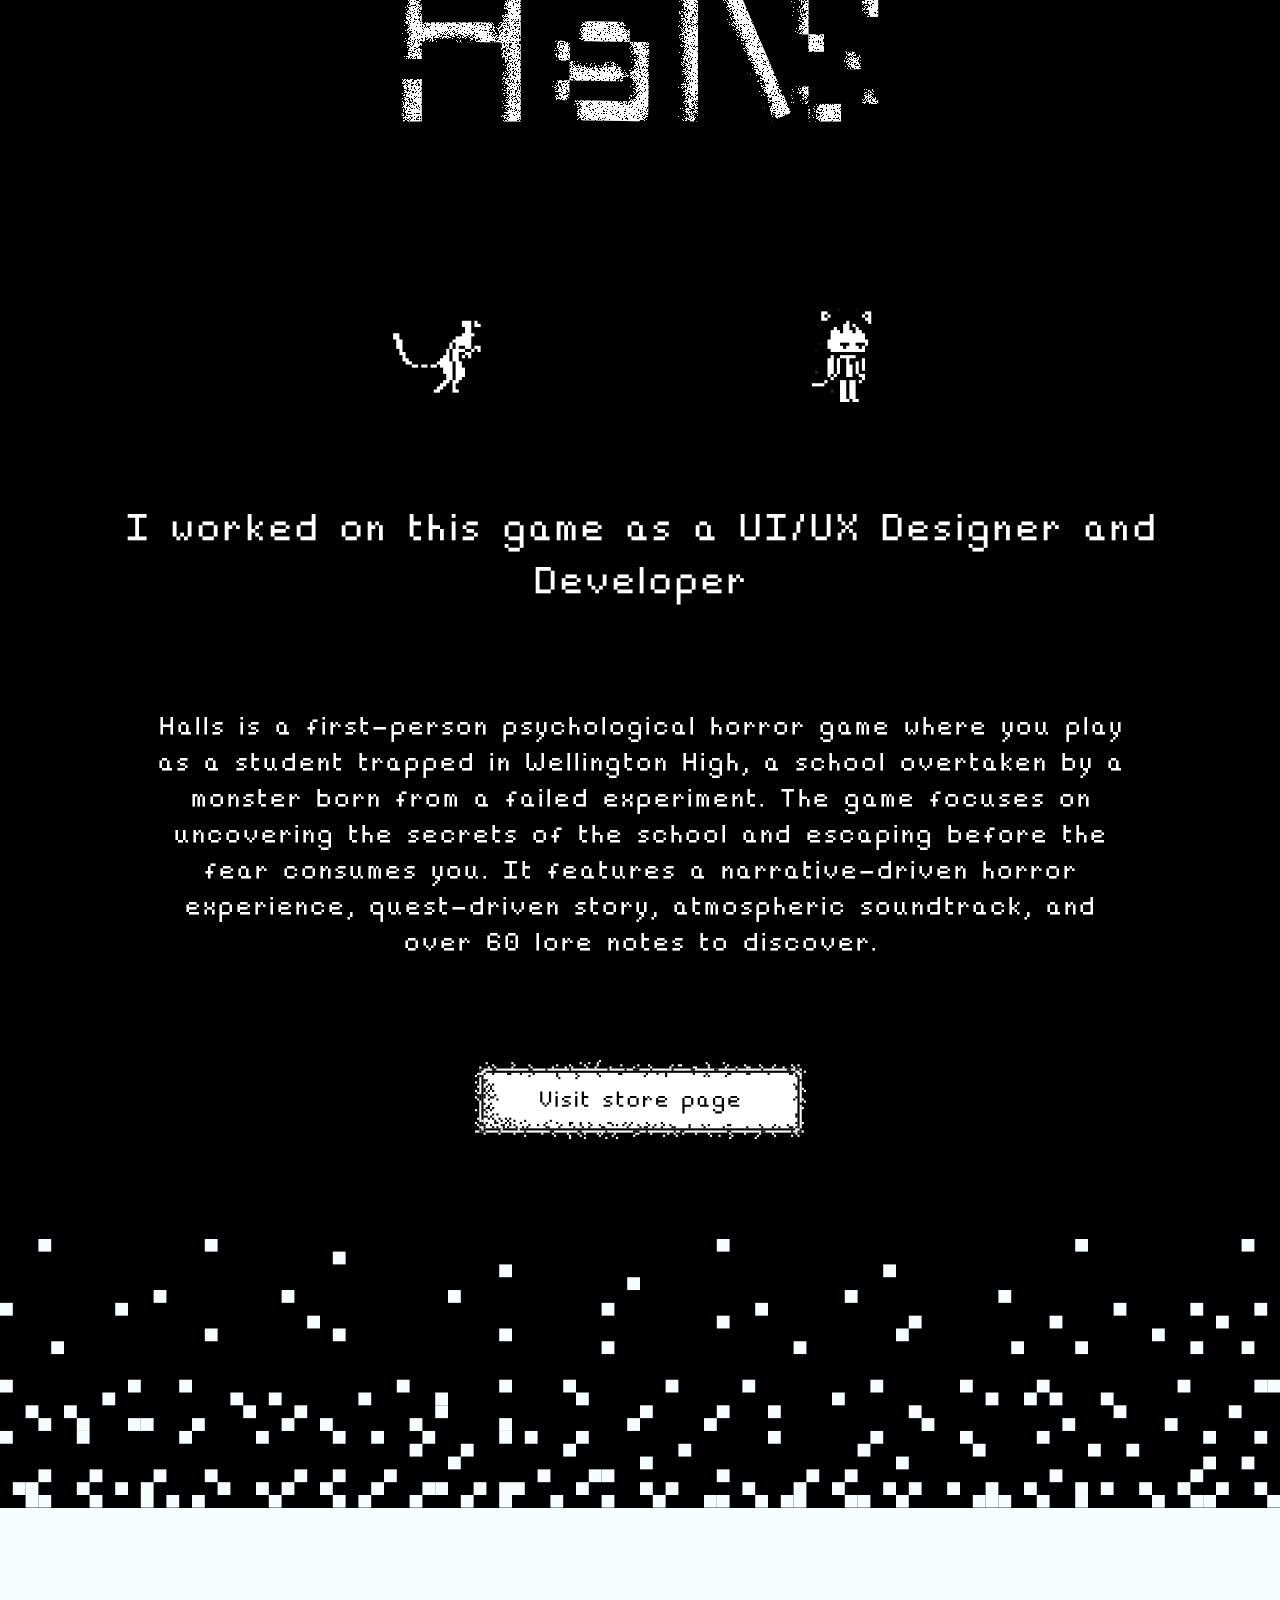
==== commit ab8fd310: "Add files via upload" ====
--- a/index.html
+++ b/index.html
@@ -82,9 +82,9 @@
 
     <div class="introduction-text-container breathing-effect">
       <p class="introduction-text">
-        Hi, I'm Ray Auguste, a UI/UX Designer and Web Developer. My designs aim
-        to create genuine value and address important challenges. Welcome to my
-        portfolio!
+        Hi, I'm Ray Auguste, a UI/UX Designer and Web Developer. I craft designs
+        with depth, solving challenges while leaving an impact. Welcome to my
+        portfolio—where simplicity meets intrigue.
       </p>
 
       <div class="reach-me-container breathing-effect">
@@ -173,14 +173,11 @@
       <div class="about-me-section breathing-effect">
         <h1>About Me</h1>
         <p>
-          As a UI/UX designer with a focus on UI/UX, I am passionate about
-          creating visually appealing and user-friendly websites and software.
-          With Figma as my go-to tool, I have honed my skills in designing
-          responsive interfaces that provide an exceptional user experience. My
-          strengths include responsive design, user experience, and
-          accessibility. I am also well-versed in creating wireframes and
-          prototypes that help me visualize the final product and make necessary
-          changes before the development phase.
+          As a UI/UX designer, I specialize in crafting intuitive and visually
+          engaging digital experiences. With Figma as my tool of choice, I
+          design responsive, accessible interfaces that prioritize user needs.
+          From wireframes to prototypes, I refine every detail to ensure
+          seamless functionality before development.
         </p>
       </div>
       <div class="design-list-container breathing-effect">
@@ -248,7 +245,7 @@
           </div>
         </div>
       </div>
-      <div class="halls-section">
+      <div class="halls-section dark-trigger">
         <img
           draggable="false"
           class="halls-transition"
--- a/style.css
+++ b/style.css
@@ -479,6 +479,33 @@
   transition: opacity 2s ease; /* Duration of the fade effect */
 }
 
+.red-text {
+  color: #FF4C29 !important;
+  animation: shake 0.5s ease-in-out infinite;
+}
+
+@keyframes shake {
+  0% {
+    transform: translate(0, 0);
+  }
+  20% {
+    transform: translate(-3px, -3px);
+  }
+  40% {
+    transform: translate(3px, 3px);
+  }
+  60% {
+    transform: translate(-3px, 3px);
+  }
+  80% {
+    transform: translate(3px, -3px);
+  }
+  100% {
+    transform: translate(0, 0);
+  }
+}
+
+
 .middle-section {
   z-index: 2;
   display: flex;
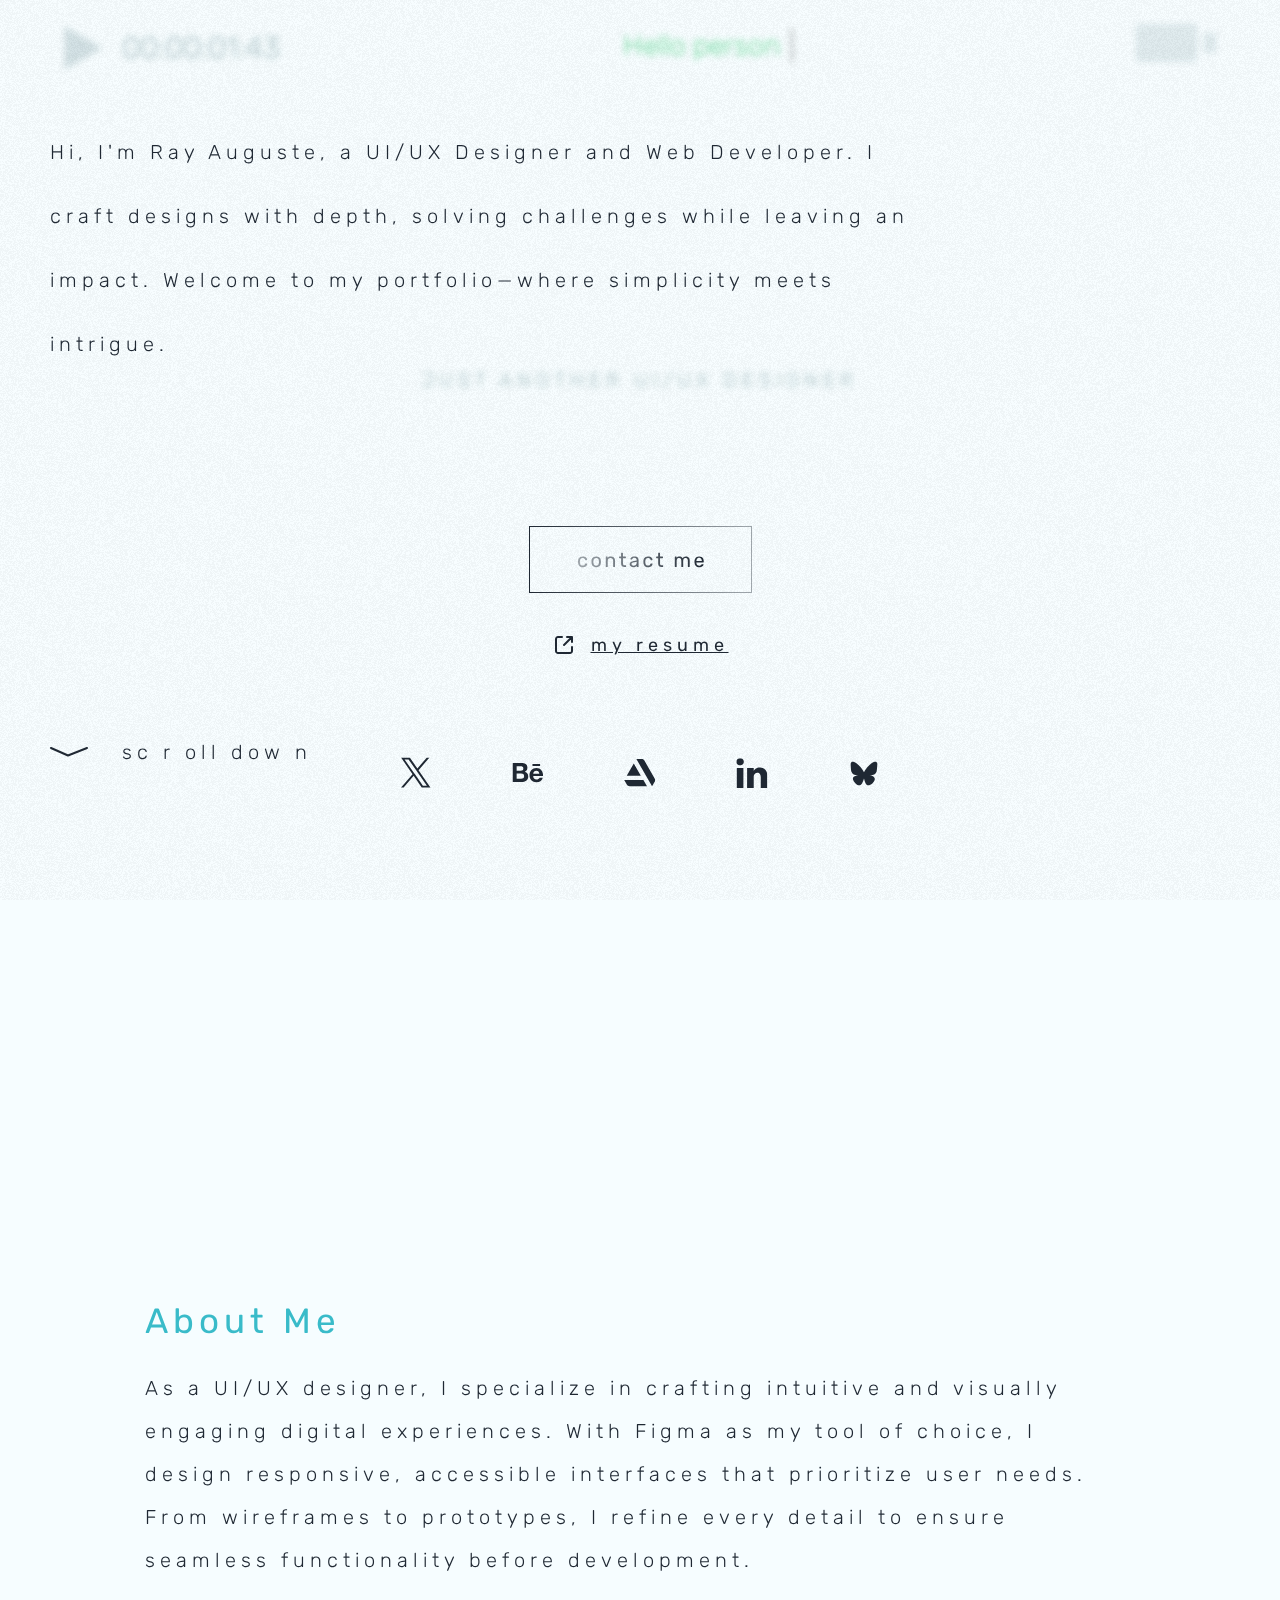
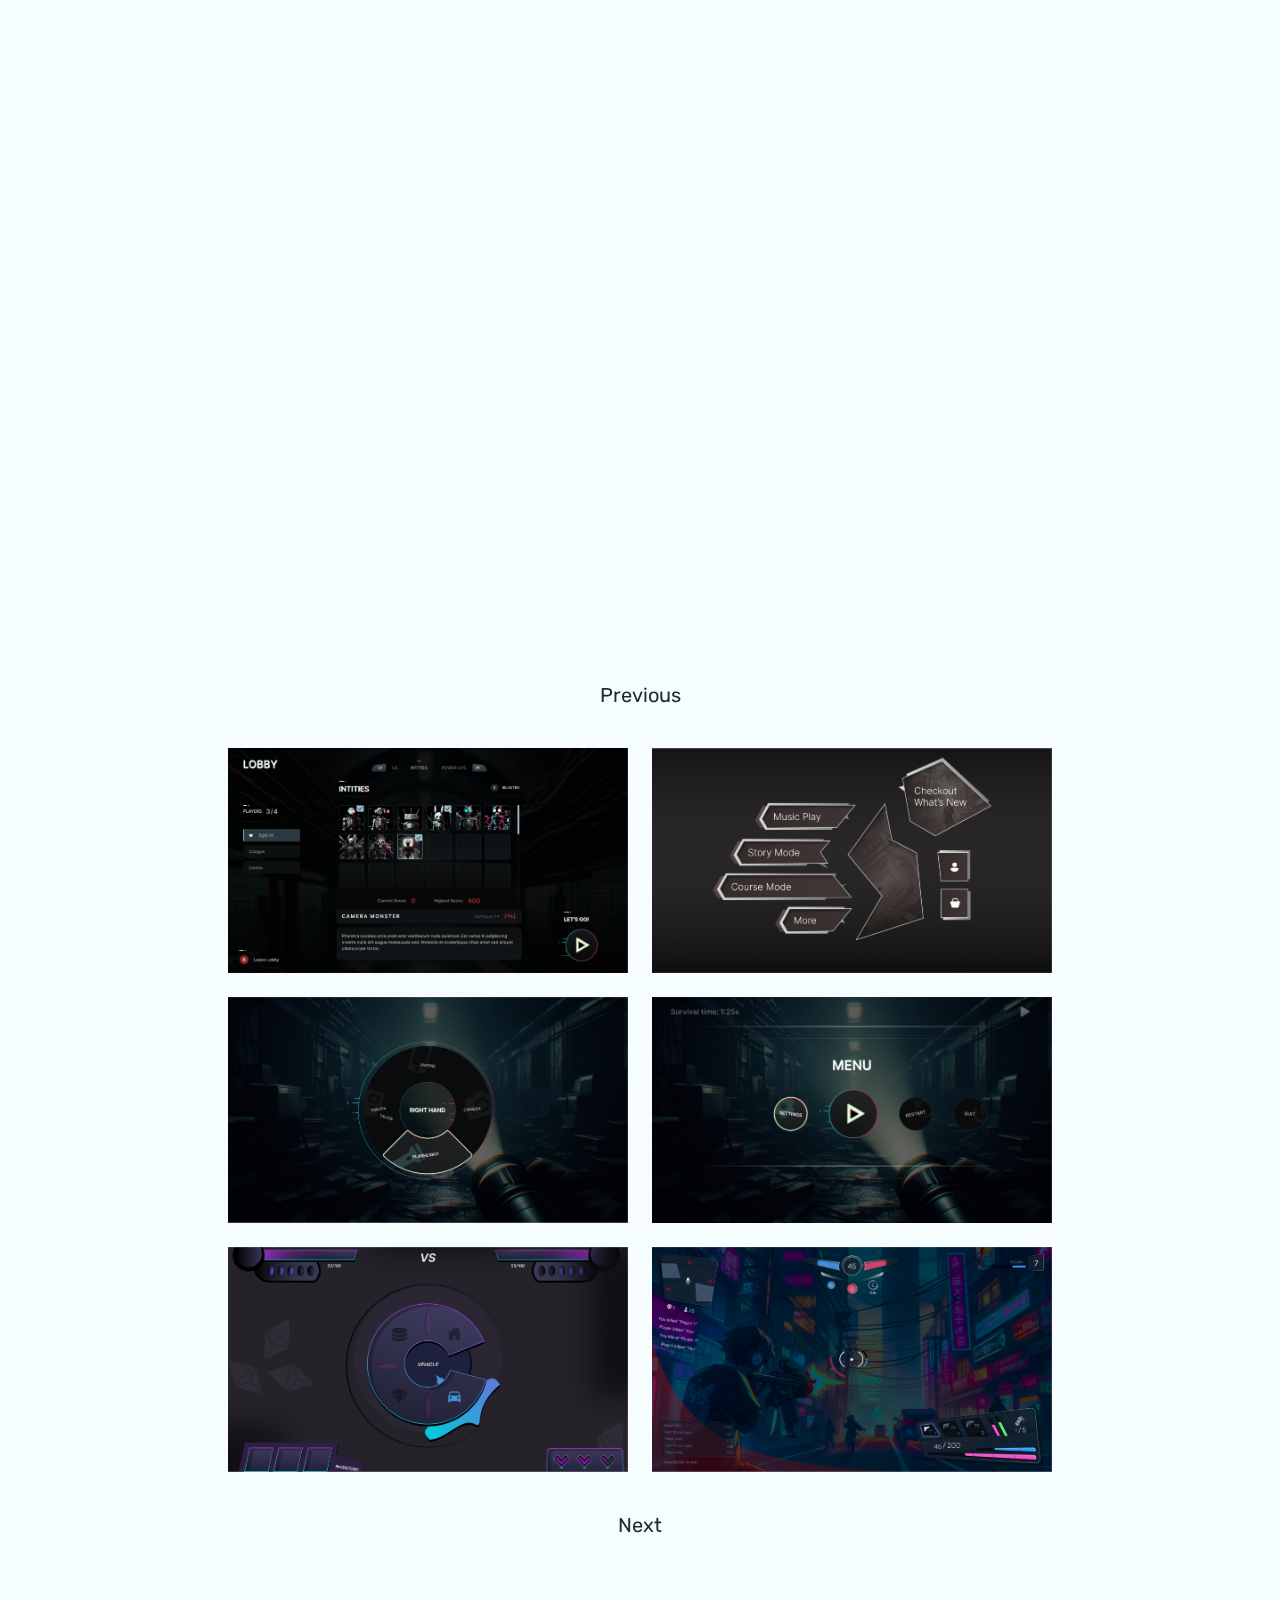
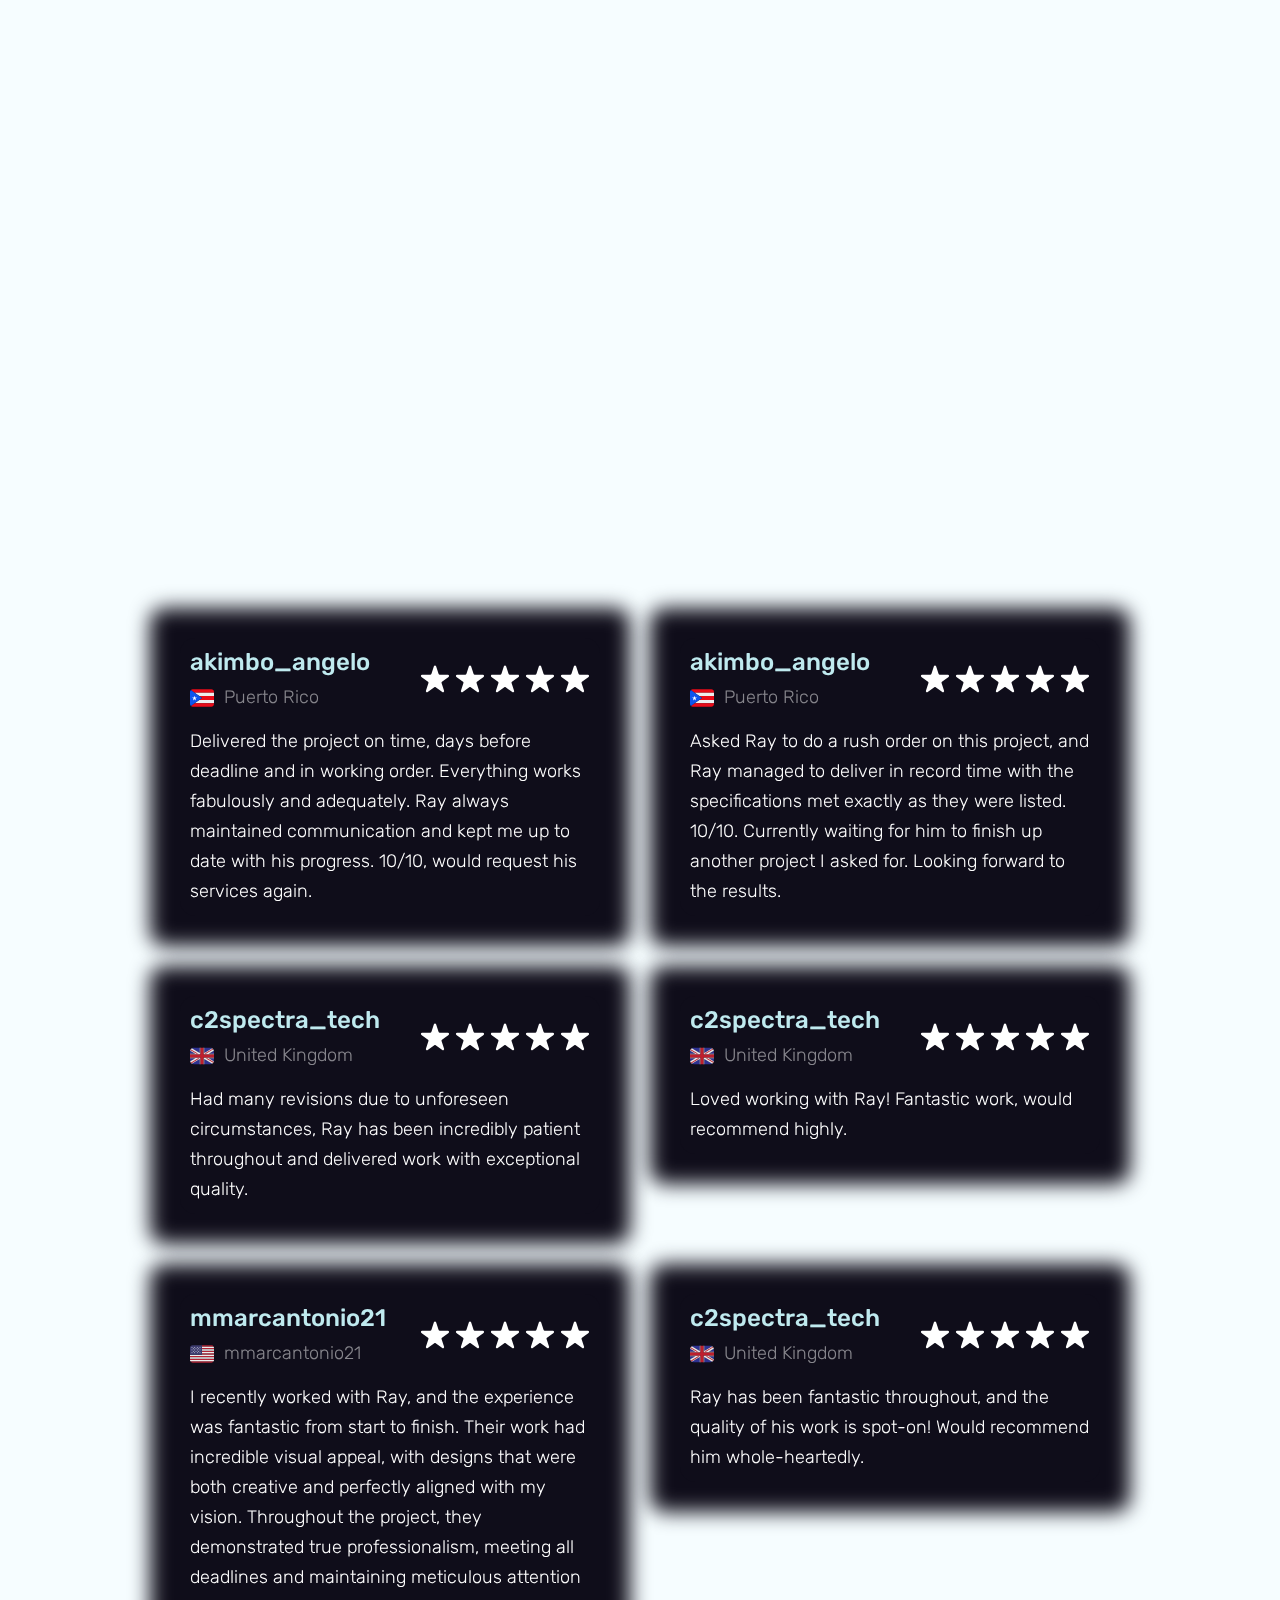
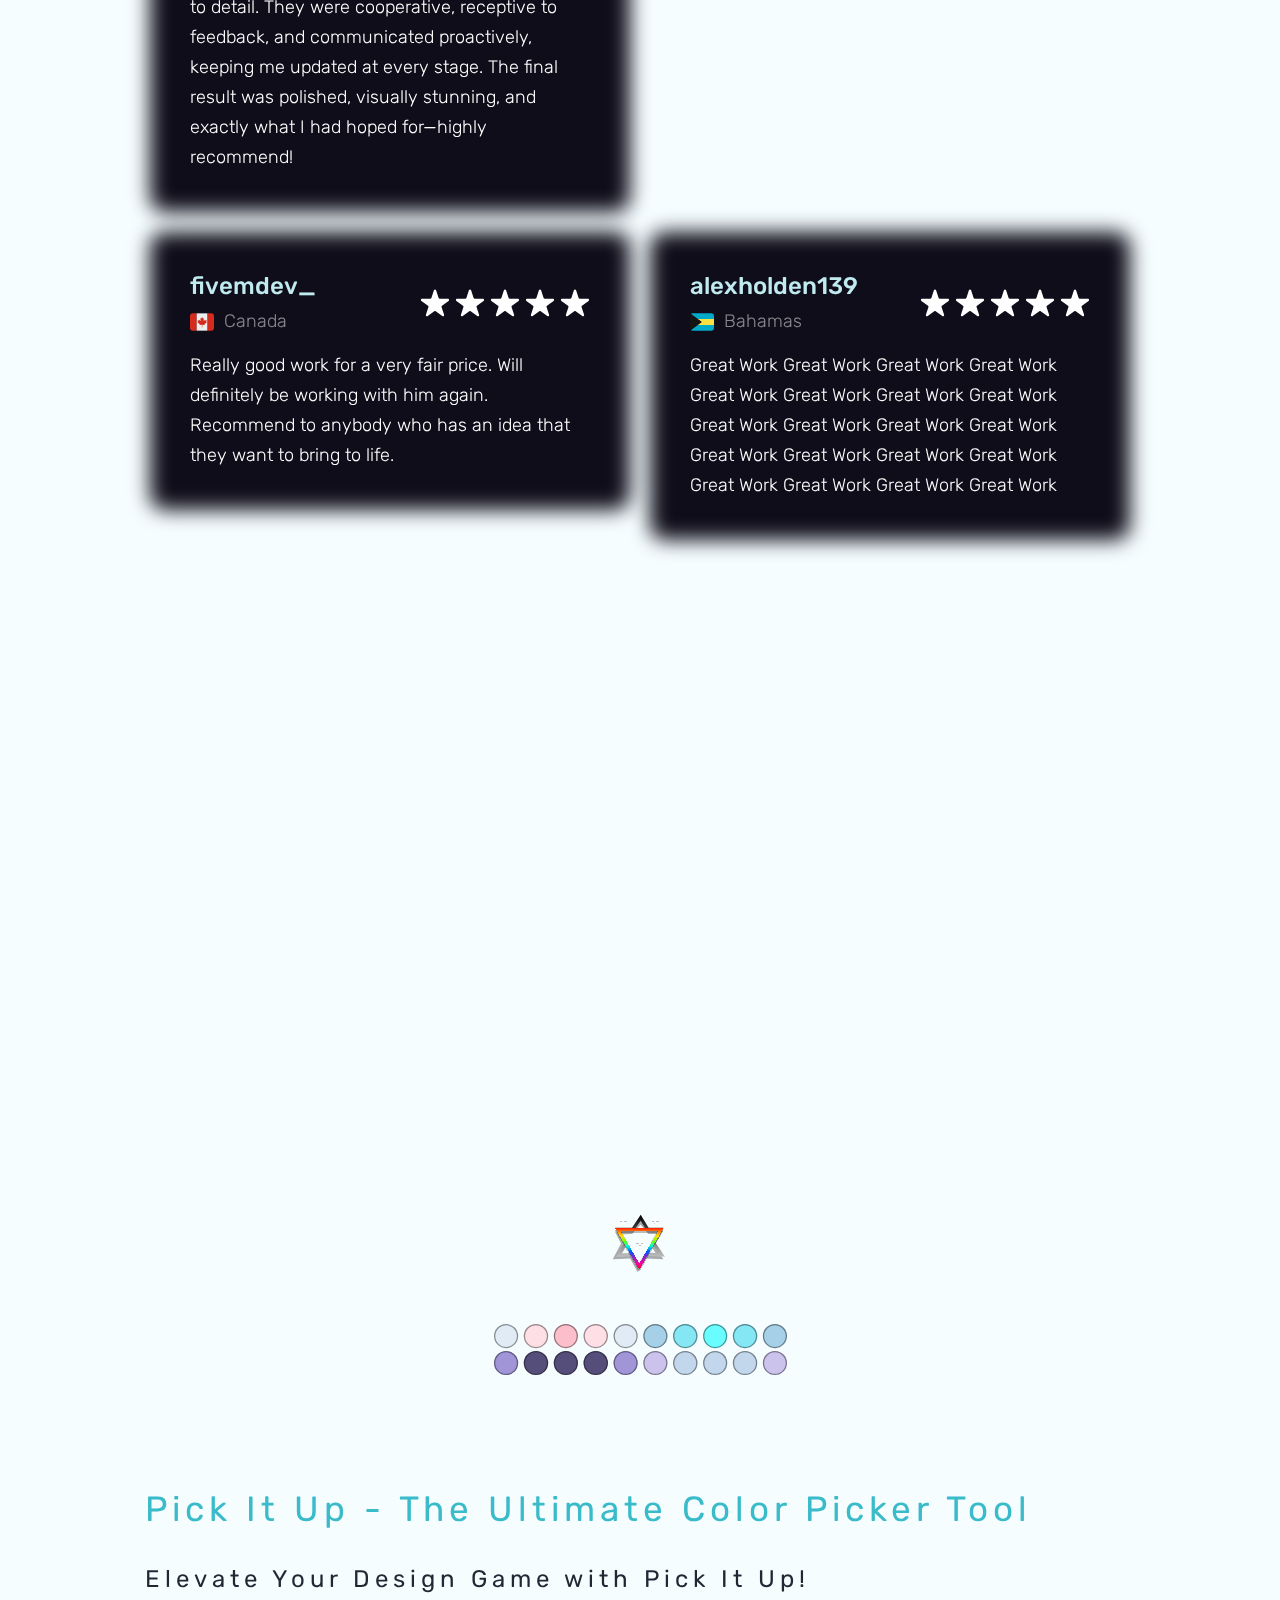
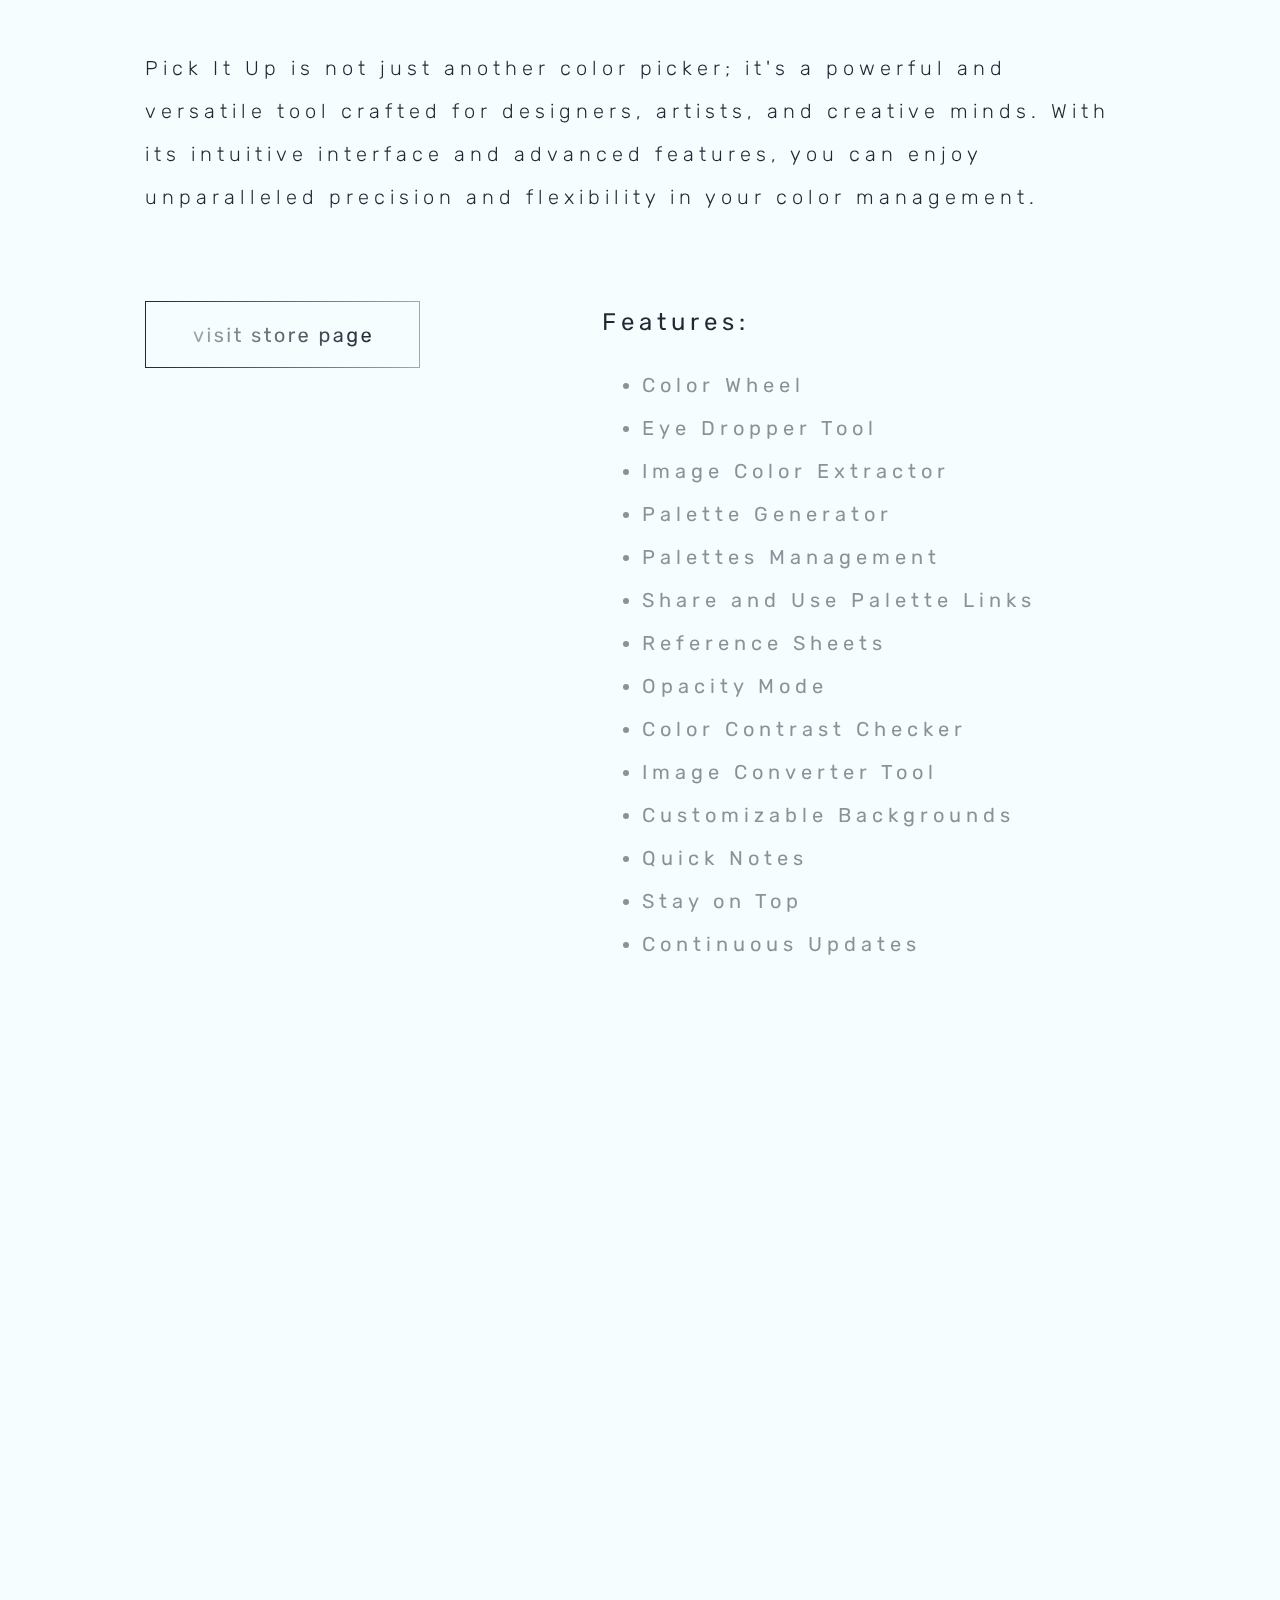
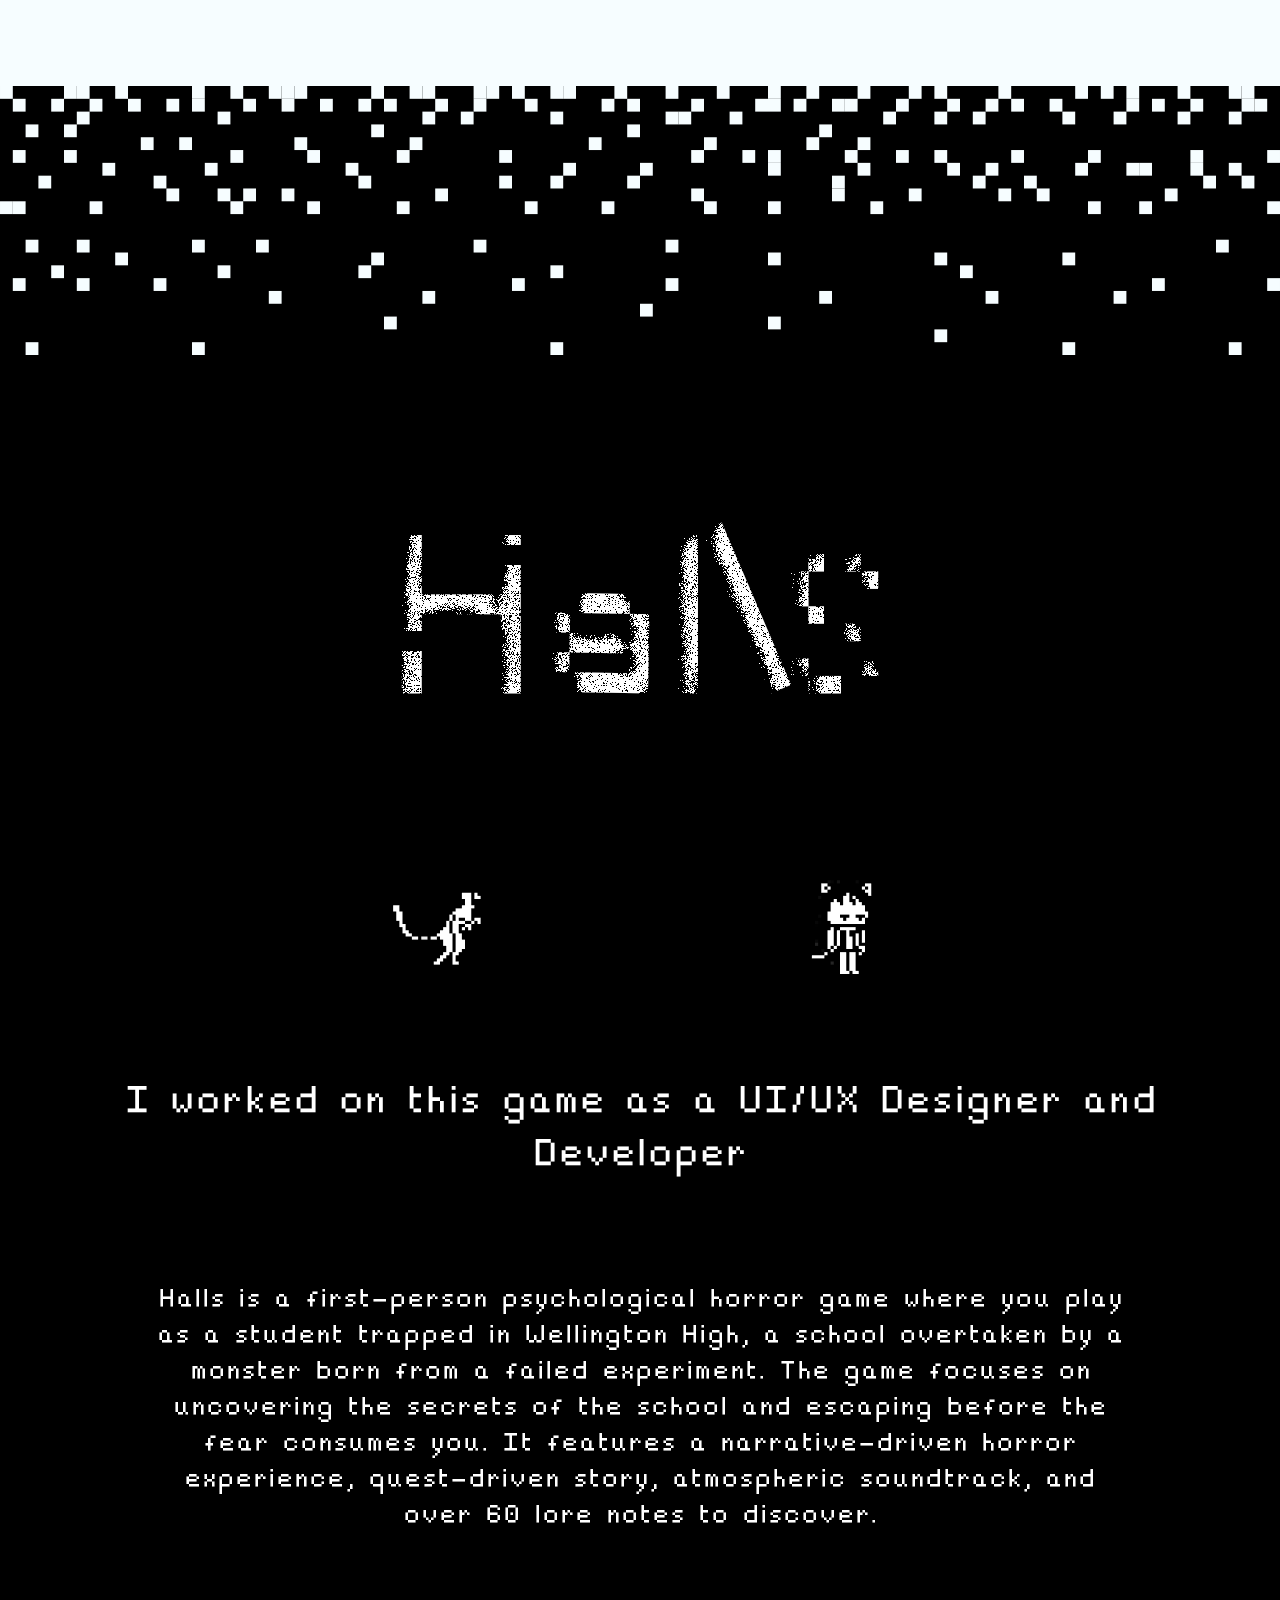
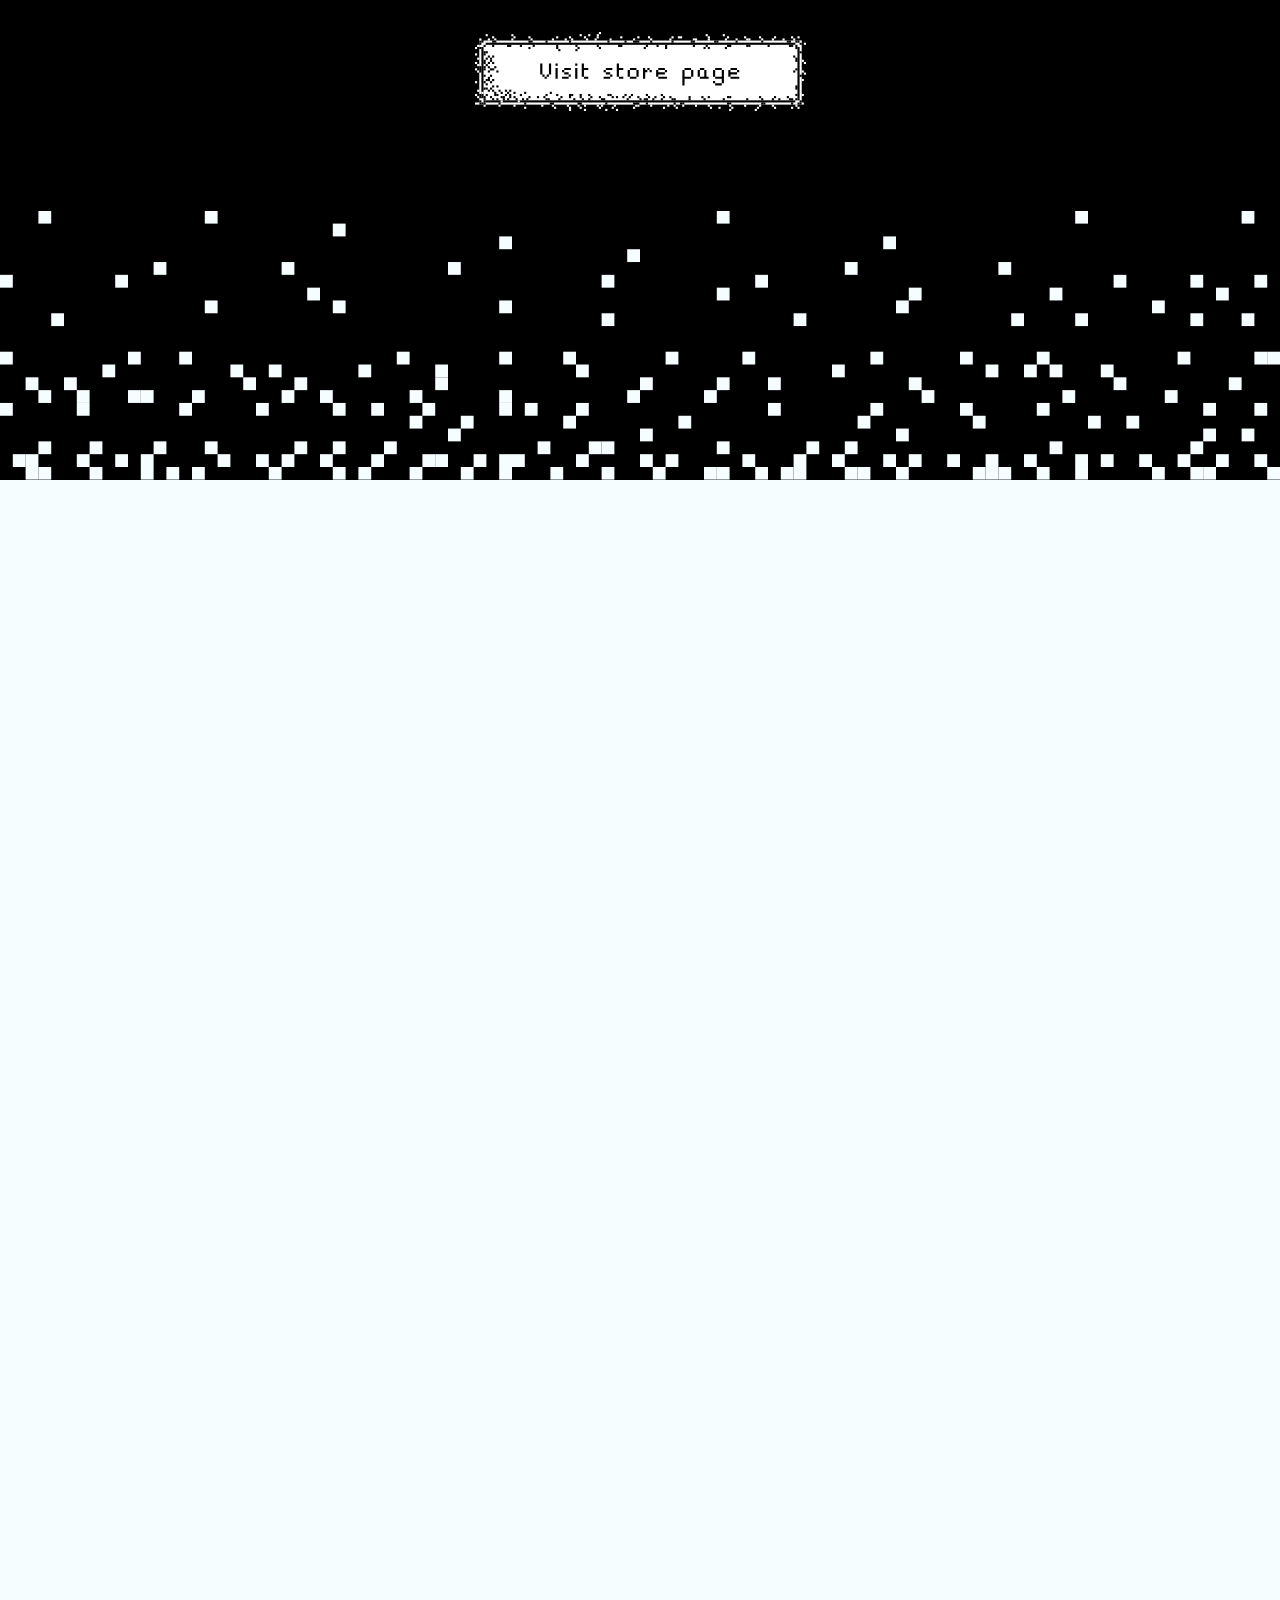
==== commit 7d54b926: "Add files via upload" ====
--- a/index.html
+++ b/index.html
@@ -185,6 +185,7 @@
         <div class="designs-list"></div>
         <button class="next-button design-button">Next</button>
       </div>
+      <div class="reviews-section breathing-effect"></div>
       <div class="pick-it-up-section breathing-effect">
         <div class="pick-it-up-logo">
           <img
--- a/style.css
+++ b/style.css
@@ -506,6 +506,110 @@
 }
 
 
+
+
+.reviews-section {
+  display: flex;
+  gap: 80px;
+  pointer-events: all;
+  flex-wrap: wrap;
+  width: 90%;
+  justify-content: center;
+}
+
+.review-item {
+  display: flex;
+  flex-direction: column;
+  gap: 16px;
+  align-items: flex-start;
+  justify-content: flex-start;
+  padding: 10px;
+  border-radius: 15px;
+  max-width: 400px;
+  height: 100%;
+  width: 100%;
+  background-color: #0F0D1A;
+  position: relative;
+  /* overflow: hidden; */
+  /* box-shadow: 0px 0px 15px rgba(15, 13, 26, 1); Darker, subtle shadow */
+}
+
+.blurred-background {
+  position: absolute;
+  top: -30px;
+  left: -30px;
+  width: calc(100% + 60px);
+  height: calc(100% + 60px);
+  background-color: #0F0D1A;  /* Matches the main background color */
+  filter: blur(10px);  /* Strong blur for the background */
+  z-index: -1;  /* Ensure it sits behind the content */
+  border-radius: 15px;  /* Make sure the background matches the rounded corners */
+}
+
+
+
+
+.review-item-header {
+  display: flex;
+  flex-direction: row;
+  justify-content: space-between;
+  width: 100%;
+  align-items: center;
+}
+
+.review-item-name-section {
+  display: flex;
+  flex-direction: column;
+  gap: 10px;
+}
+
+.review-item-name {
+  font-size: 24px;
+  color: #BFEAEF;
+  font-weight: 500;
+  margin: 0;
+  padding: 0;
+}
+
+.review-item-location {
+  display: flex;
+  flex-direction: row;
+  gap: 10px;
+}
+
+.review-item-location p {
+  color: #ffffff80;
+  margin: 0;
+  padding: 0;
+  font-size: 18px;
+  font-weight: 200;
+}
+
+.review-item-rating {
+  display: flex;
+  flex-direction: row;
+  gap: 5px;
+}
+
+.review-star {
+  width: 30px;
+  height: 30px;
+}
+
+.review-item-text {
+  font-size: 18px;
+  color: #ffffff;
+  font-weight: 200;
+  margin: 0;
+  padding: 0;
+  line-height: 30px;
+}
+
+
+
+
+
+
 .middle-section {
   z-index: 2;
   display: flex;
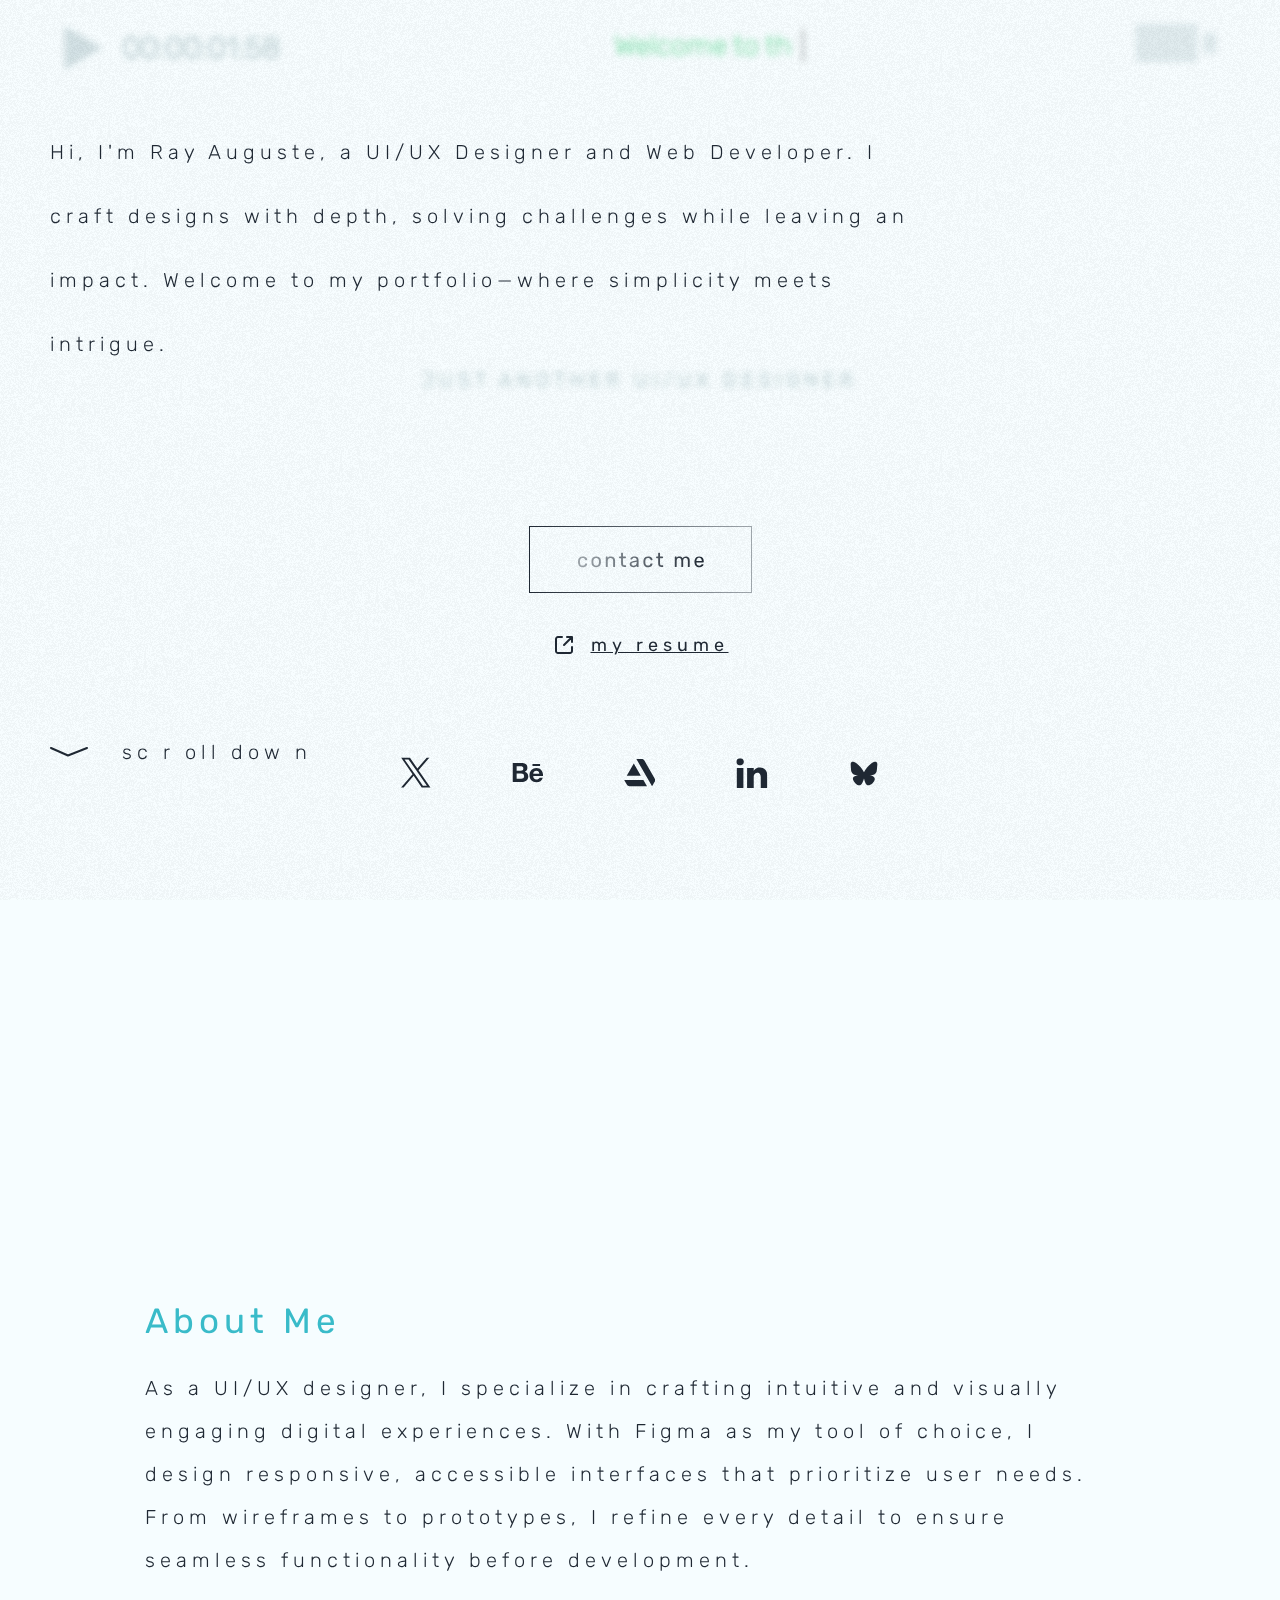
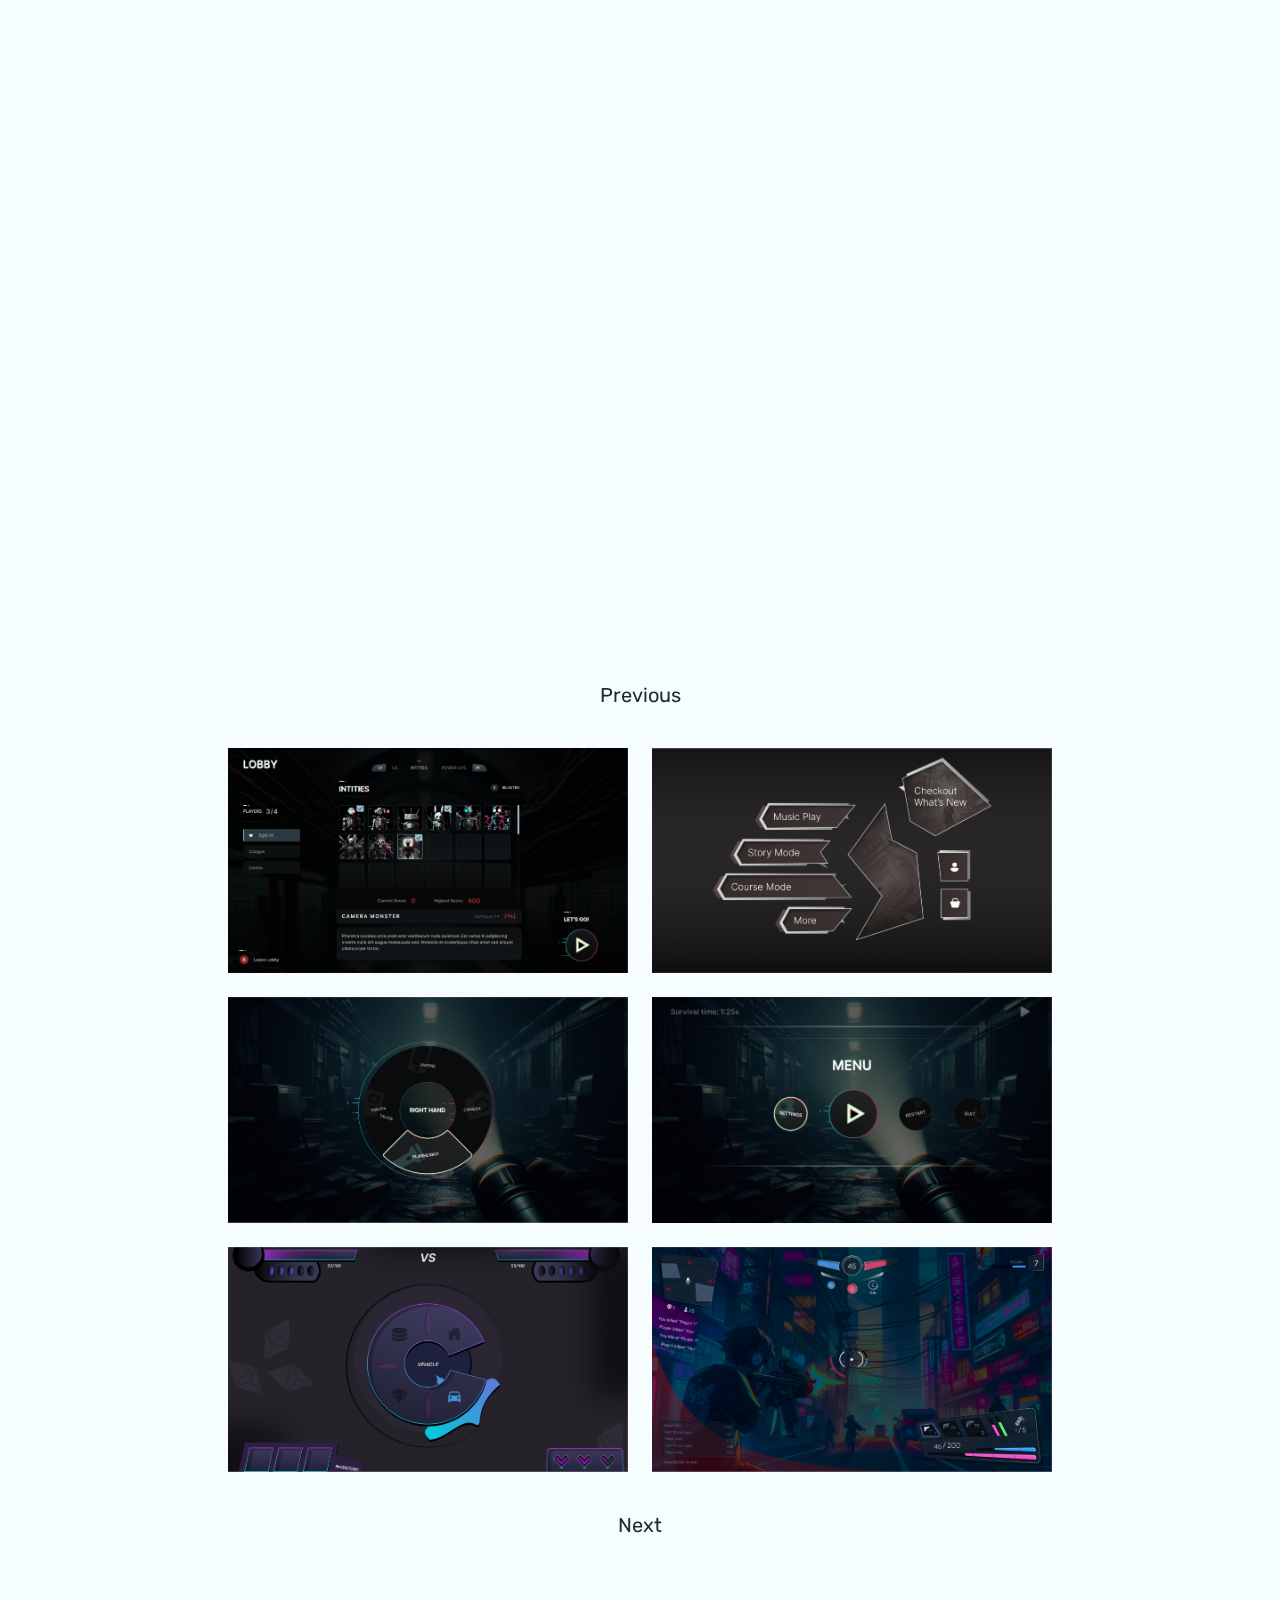
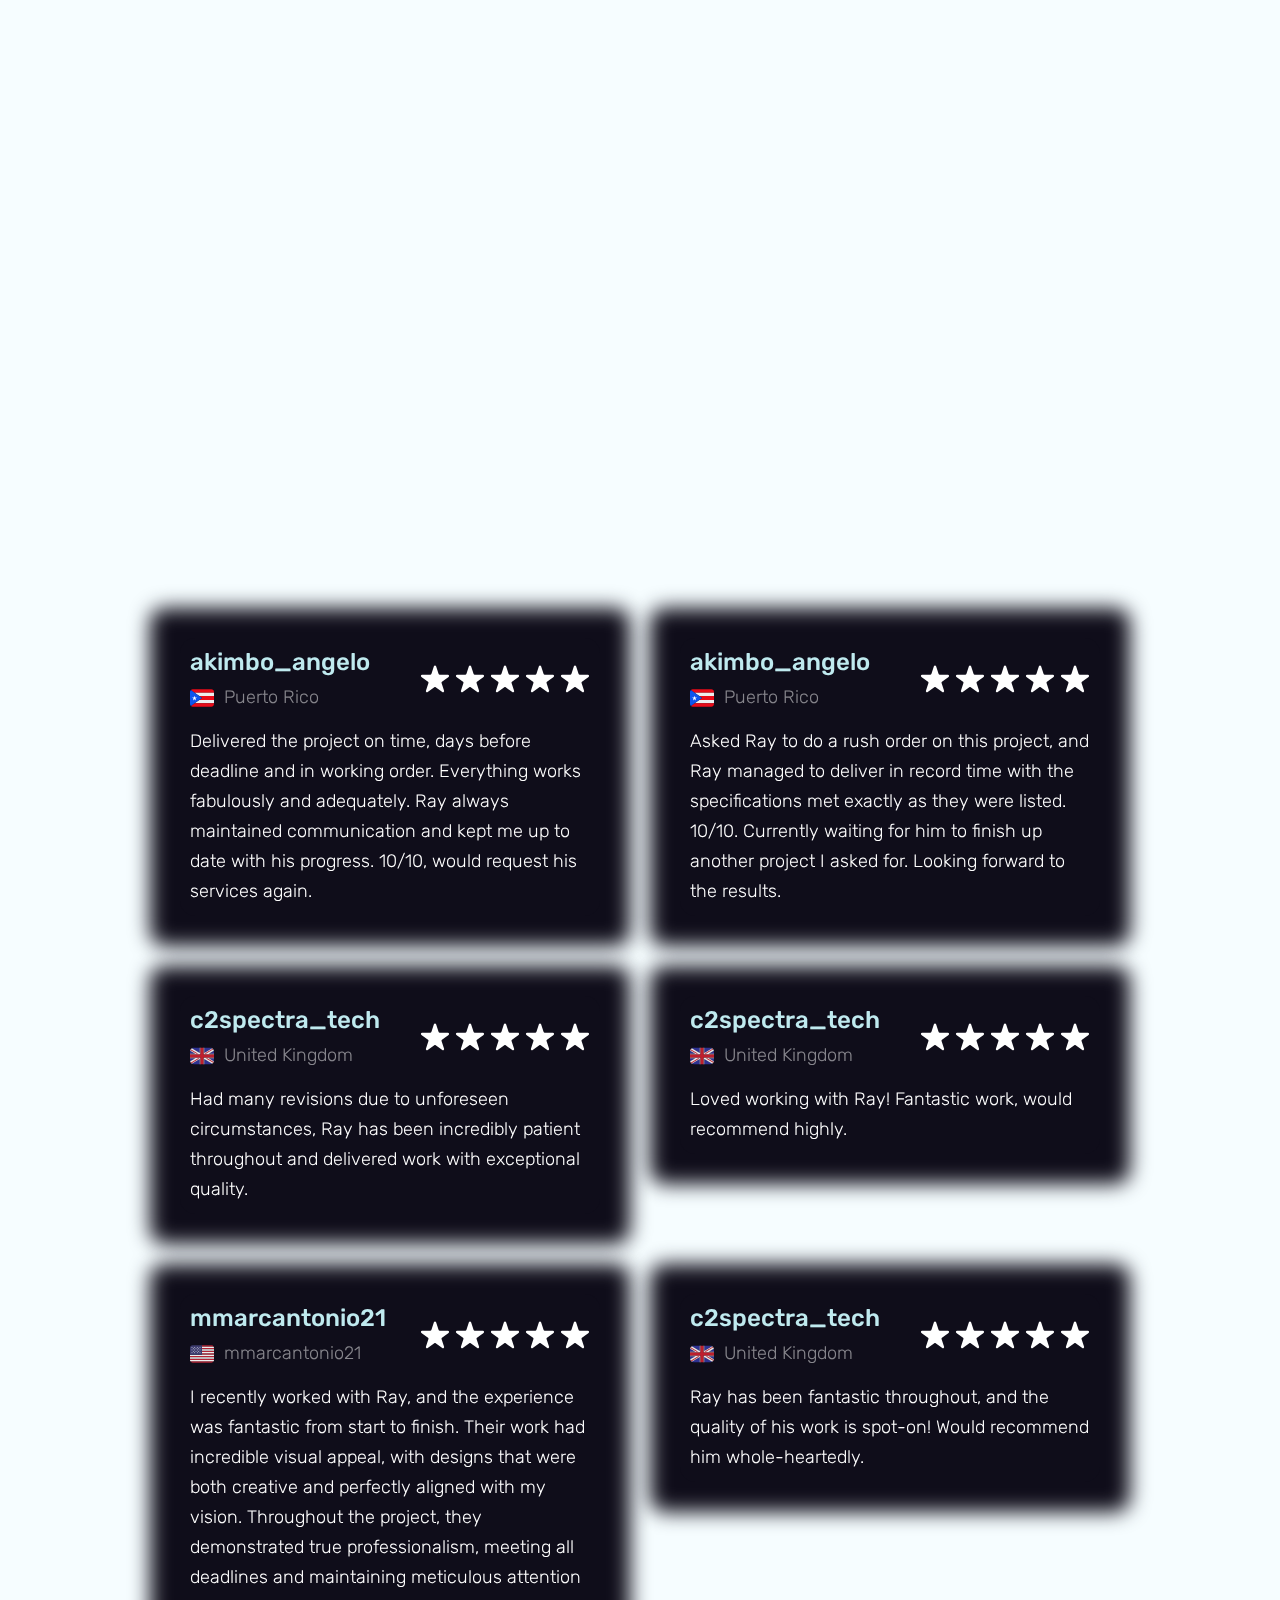
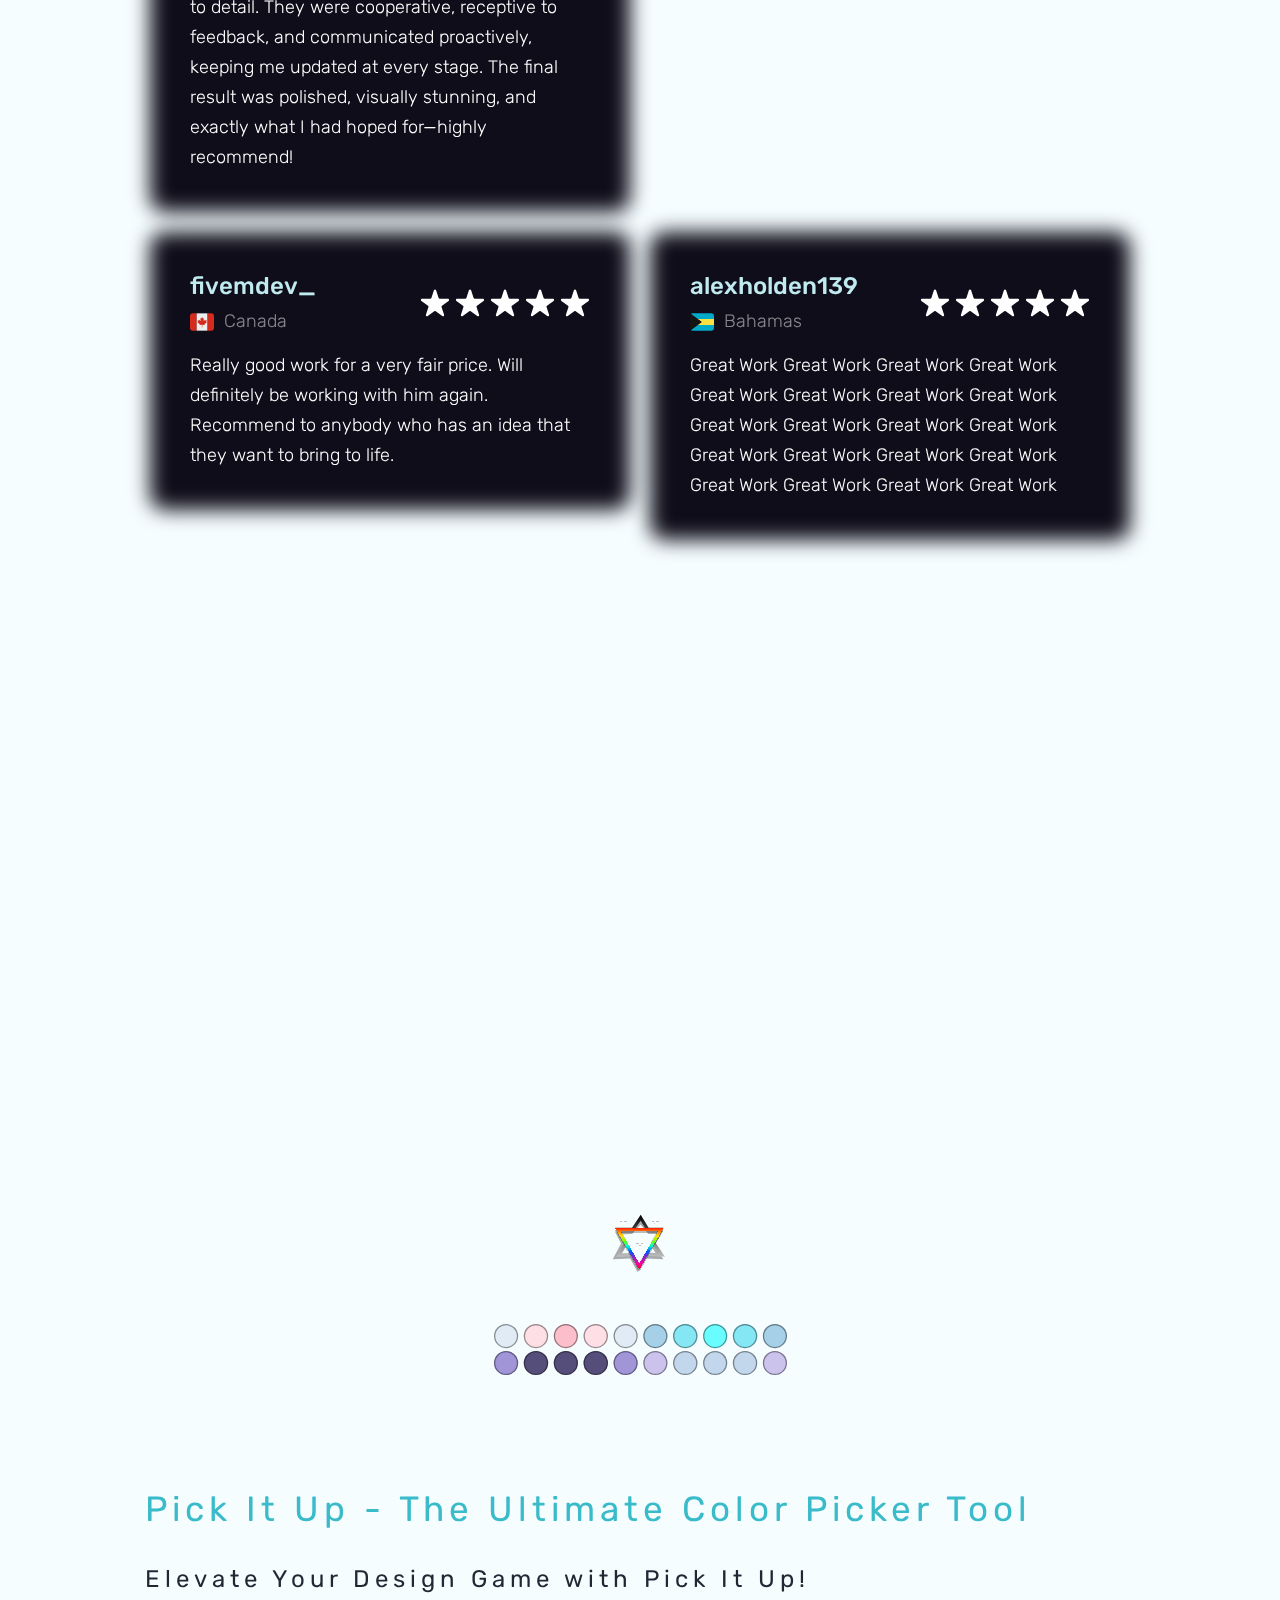
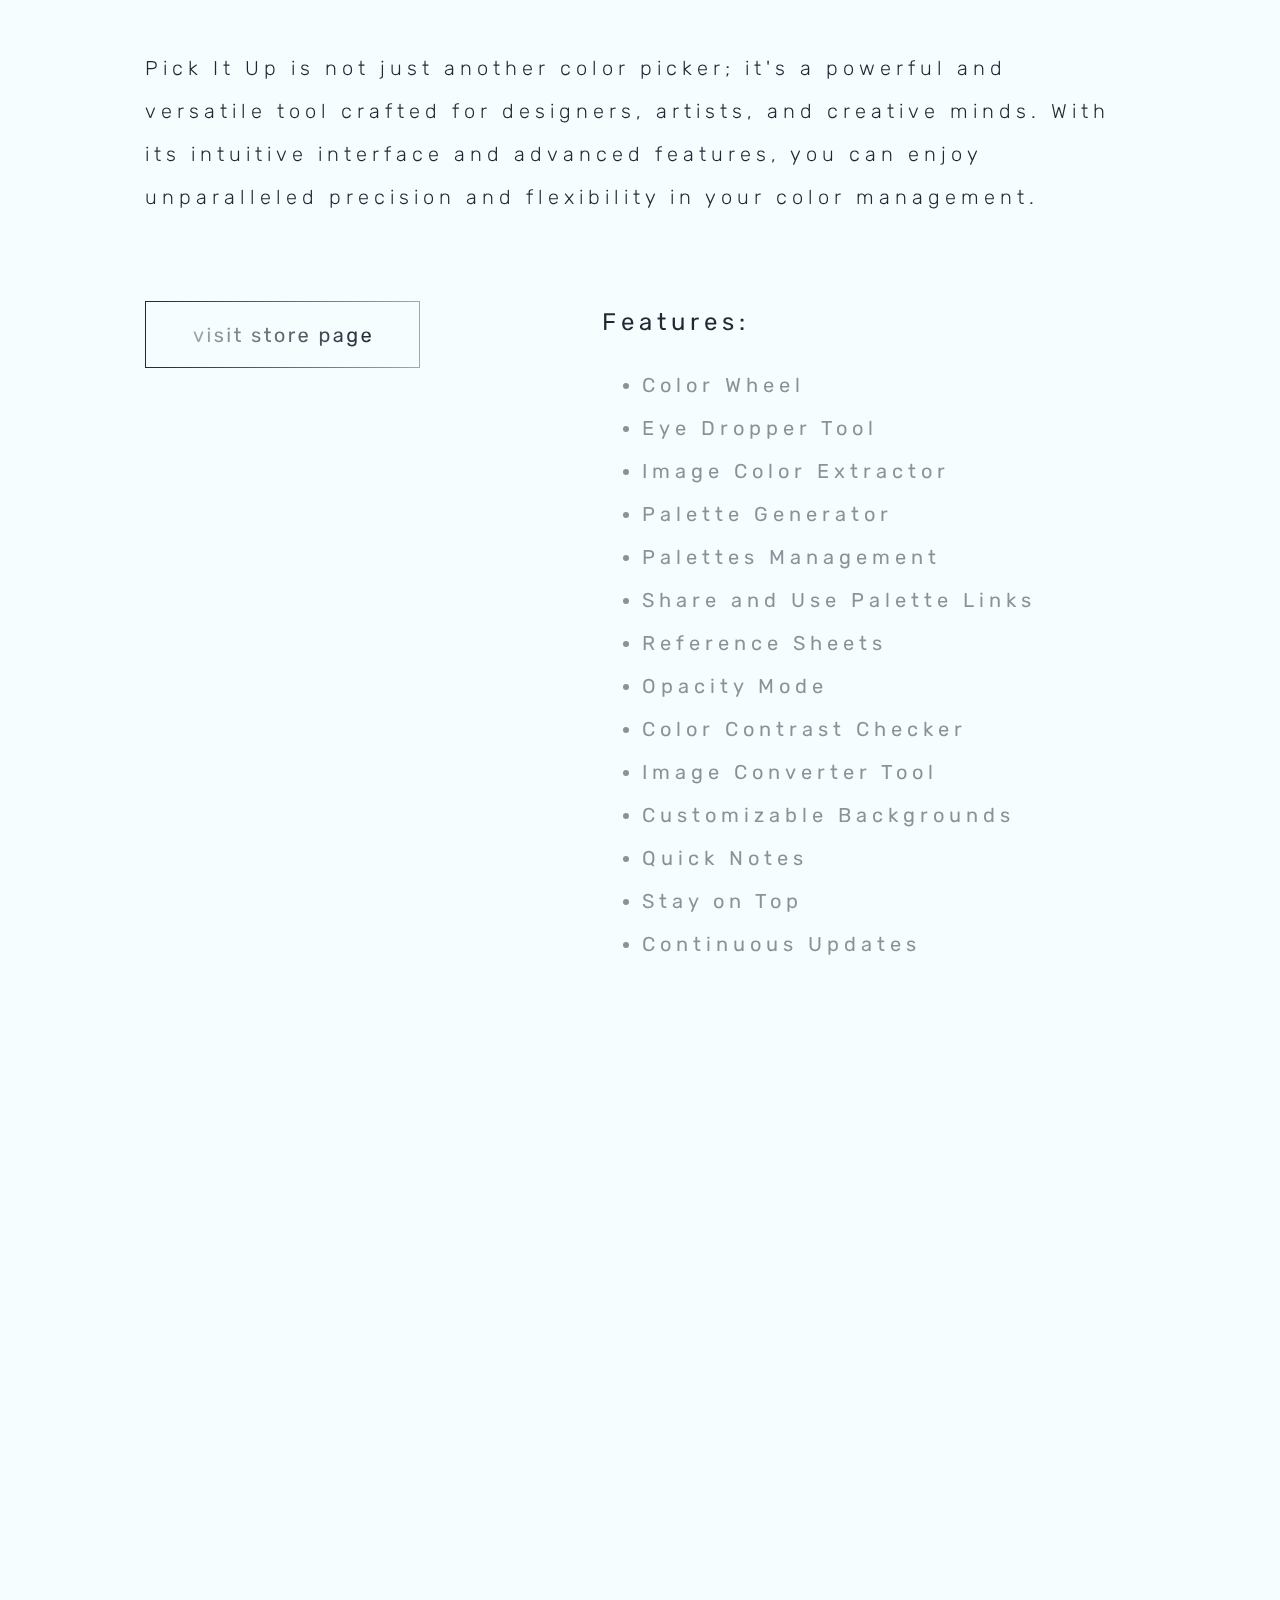
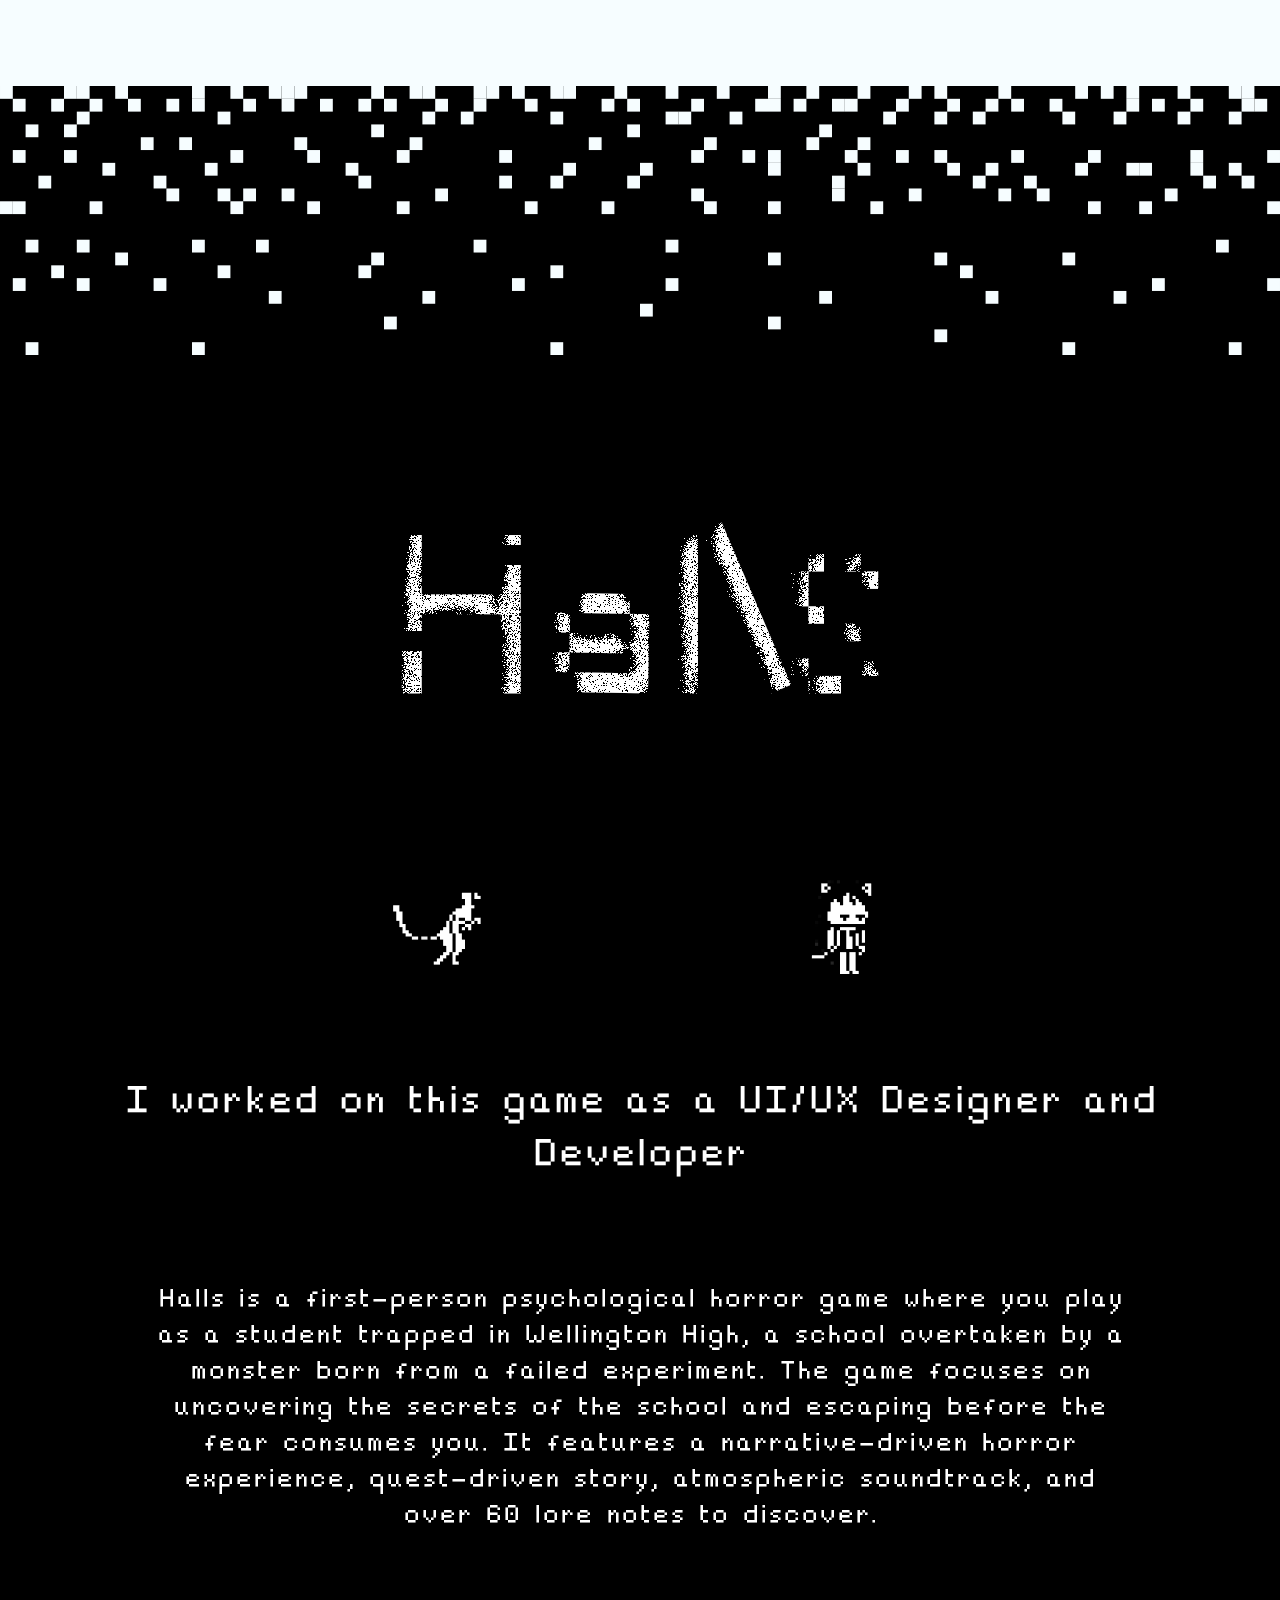
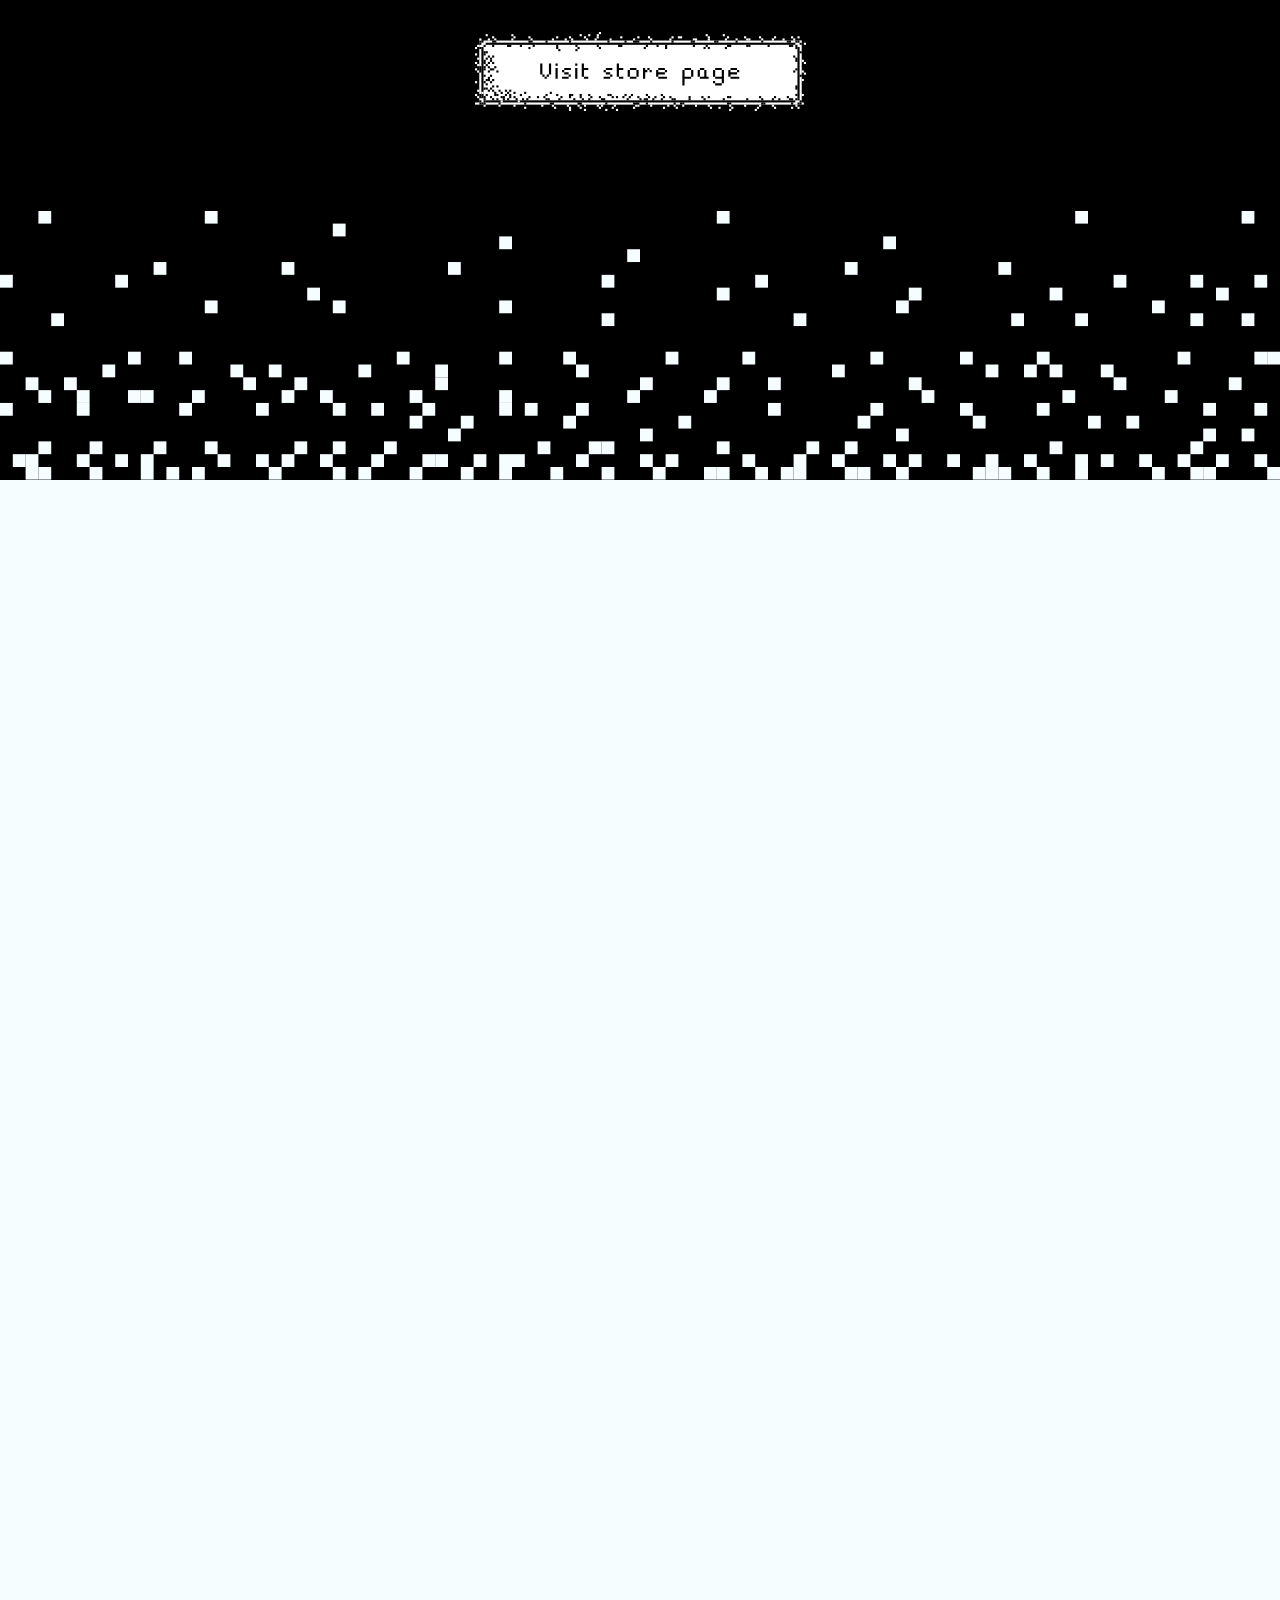
==== commit 79073e6a: "Add files via upload" ====
--- a/index.html
+++ b/index.html
@@ -39,6 +39,18 @@
       rel="stylesheet"
     />
     <link rel="stylesheet" href="style.css" />
+    <script
+      type="text/javascript"
+      src="https://cdn.jsdelivr.net/npm/@emailjs/browser@4/dist/email.min.js"
+    ></script>
+    <script type="text/javascript">
+      (function () {
+        emailjs.init({
+          publicKey: "kGiSTBT_I5CzJMG7V",
+        });
+      })();
+    </script>
+
     <script src="script.js"></script>
     <link rel="shortcut icon" href="NewRayLogo.ico" />
     <!-- Google tag (gtag.js) -->
@@ -88,16 +100,13 @@
       </p>
 
       <div class="reach-me-container breathing-effect">
-        <a
-          href="mailto:raekwon322@gmail.com?subject=[Ray%20Auguste%20Portfolio]"
-          class="contact-button"
-        >
+        <button id="contactButton" class="contact-button">
           <img
             draggable="false"
             src="img/Icons/contact_me_button.svg"
             alt="Contact Button"
           />
-        </a>
+        </button>
 
         <a
           class="my-resume-link"
@@ -312,6 +321,49 @@
         alt="Enlarged Image"
       />
     </div>
+    <div class="contact-pop-up" id="contactPopup">
+      <div class="blurred-background"></div>
+      <form class="contact-form" id="contactForm">
+        <div class="contact-form-info">
+          <div class="form-row">
+            <input
+              type="text"
+              id="name"
+              name="name"
+              placeholder="Name"
+              required
+            />
+            <input
+              type="email"
+              id="email"
+              name="email"
+              placeholder="Email Address"
+              required
+            />
+          </div>
+          <div class="contact-info">
+            <input
+              type="text"
+              id="subject"
+              name="subject"
+              placeholder="Subject"
+              required
+            />
+            <textarea
+              id="message"
+              name="message"
+              placeholder="Message"
+              required
+            ></textarea>
+          </div>
+        </div>
+        <div class="contact-buttons-list">
+          <button type="submit">Send</button>
+          <button type="button" class="back-button">Back</button>
+        </div>
+      </form>
+    </div>
+
     <div id="popupText" class="popup"></div>
     <div class="static"></div>
   </body>
--- a/style.css
+++ b/style.css
@@ -26,7 +26,7 @@
 }
 
 /* Text select cursor for text elements */
-p, li, ul, h1, h2, h3, h4, h5, h6, textarea {
+p, li, ul, h1, h2, h3, h4, h5, h6, textarea, input {
   cursor: url('cursors/EyeTextSelect.png'), text;
 }
 
@@ -513,7 +513,7 @@
   gap: 80px;
   pointer-events: all;
   flex-wrap: wrap;
-  width: 90%;
+  width: 80%;
   justify-content: center;
 }
 
@@ -605,6 +605,131 @@
   line-height: 30px;
 }
 
+
+
+
+
+.contact-pop-up {
+  display: flex;
+  flex-direction: column;
+  gap: 20px;
+  pointer-events: all;
+  width: 80%;
+  max-width: 820px;
+  background-color: #0F0D1A;
+  padding: 10px;
+  border-radius: 15px;
+  position: fixed;
+  top: 50%;
+  left: 50%;
+  transform: translate(-50%, -50%);
+  z-index: 3;
+  opacity: 0;
+  pointer-events: none; /* Allow clicks to pass through */
+  transition: opacity 0.5s ease;
+}
+
+.contact-pop-up.show {
+  opacity: 1;
+  pointer-events: auto; /* Enable interaction when visible */
+}
+
+.contact-form {
+  display: flex;
+  flex-direction: column;
+  gap: 40px;
+}
+
+.form-row {
+  display: flex;
+  gap: 16px;
+}
+
+/* Media query for smaller screens */
+@media (max-width: 768px) {
+  .form-row {
+    flex-direction: column; /* Stack the items vertically */
+    gap: 16px; /* Optional: Adjust the gap for vertical layout */
+  }
+}
+
+.contact-form input,
+.contact-form textarea {
+  padding: 15px;
+  border: 1px solid #ccc;
+  border-radius: 5px;
+  background: rgba(255, 255, 255, 0);
+  font-size: 16px;
+  color: white;
+  font-family: "Rubik", Arial, sans-serif;
+}
+
+.contact-form textarea {
+  resize: vertical; /* Allow the user to resize the textarea vertically */
+  min-height: 90px;
+  max-height: 200px;
+}
+
+.form-row input {
+  flex: 1; /* Make the inputs in .form-row take up equal space */
+}
+
+.contact-info {
+  display: flex;
+  flex-direction: column;
+  gap: 16px;
+}
+
+.contact-form-info {
+  display: flex;
+  flex-direction: column;
+  gap: 16px;
+}
+
+.contact-form button:nth-child(1) {
+  padding: 15px 20px;
+  border: none;
+  border-radius: 5px;
+  background-color: #ffffff00;
+  color: #ffffff;
+  border: 1px solid #ffffff;
+  font-size: 18px;
+  font-family: "Rubik", Arial, sans-serif;
+  transition: background-color 0.5s ease;
+}
+
+.contact-form button:nth-child(1):hover {
+  background-color: #ffffff;
+  color: #1F2833;
+}
+
+
+
+.contact-form button:nth-child(2) {
+  padding: 15px 20px;
+  border: none;
+  border-radius: 5px;
+  background-color: #ffffff00;
+  color: #FF4C29;
+  font-size: 18px;
+  font-family: "Rubik", Arial, sans-serif;
+  transition: background-color 0.5s ease;
+}
+
+.contact-form button:nth-child(2):hover {
+  background-color: #ffffff;
+  color: #1F2833;
+}
+
+
+
+
+.contact-buttons-list {
+  display: flex;
+  gap: 16px;
+  width: 100%;
+  flex-direction: column;
+}
 
 
 
